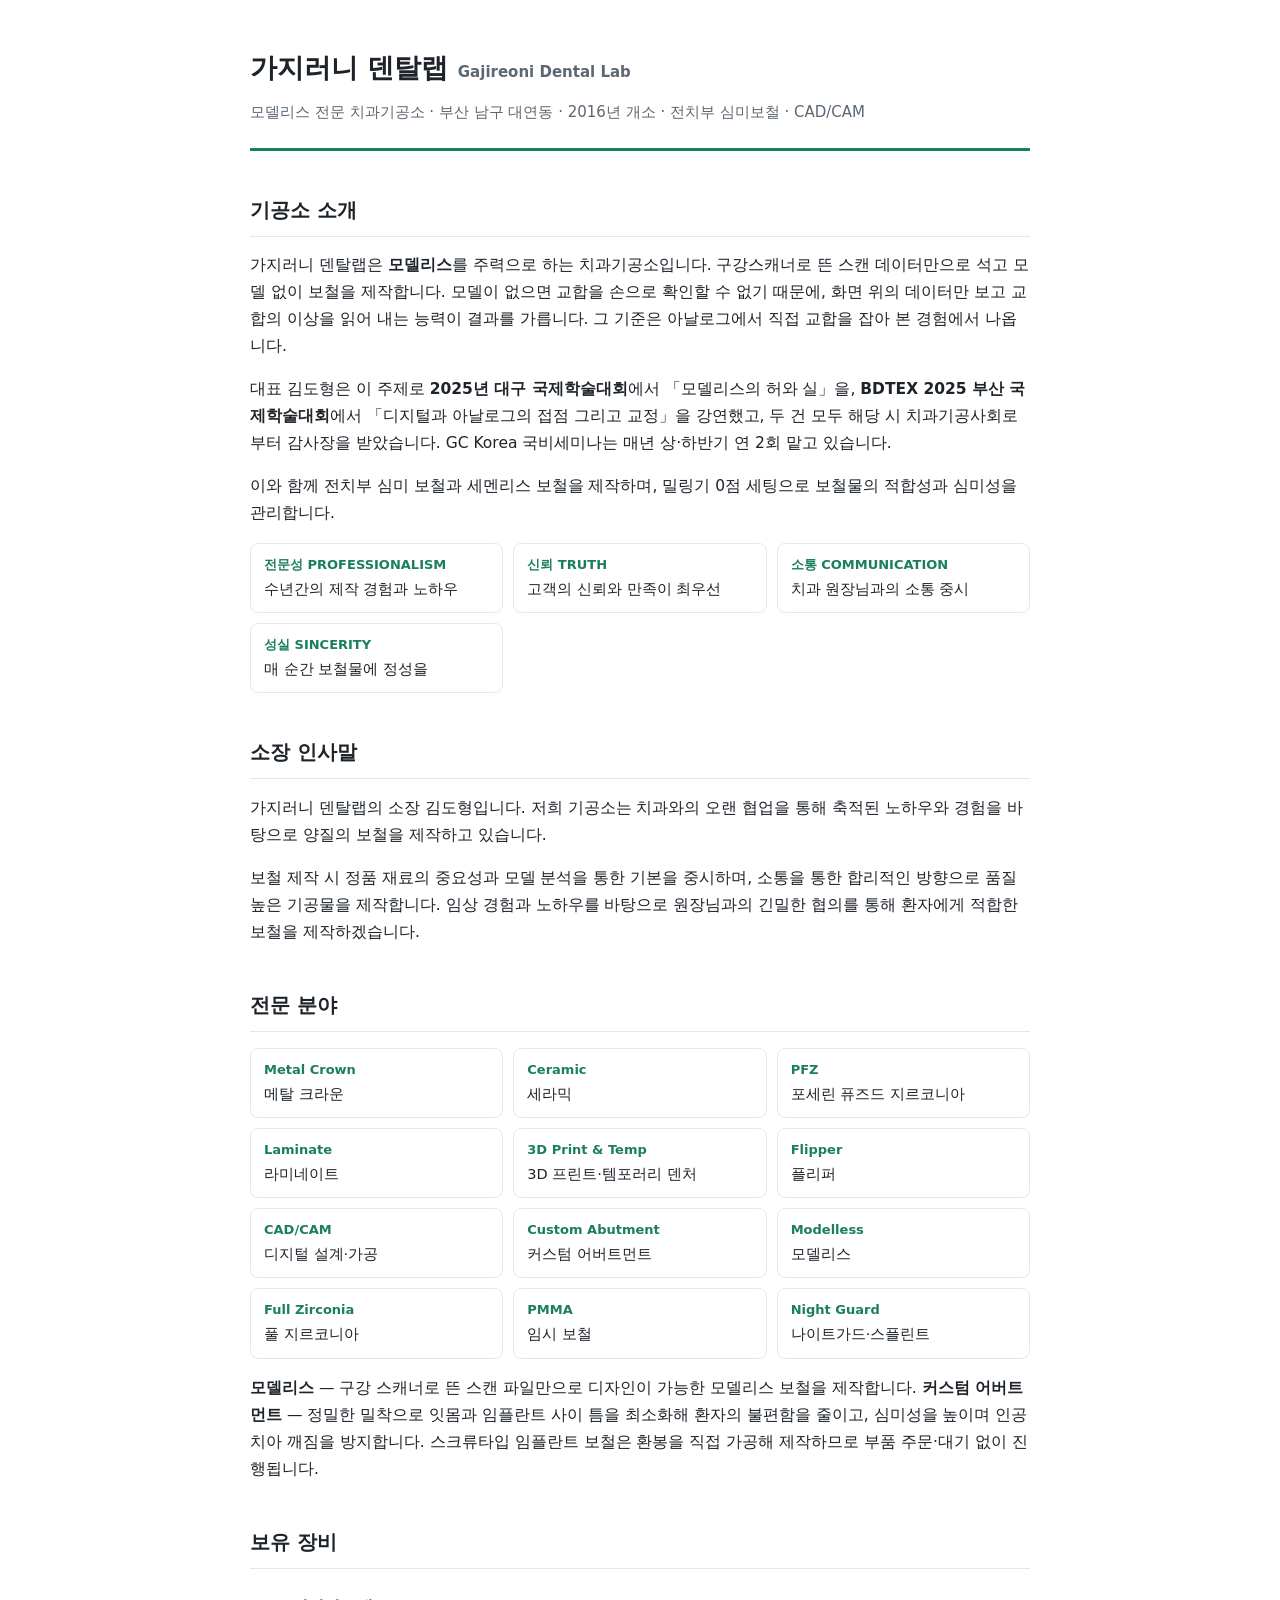
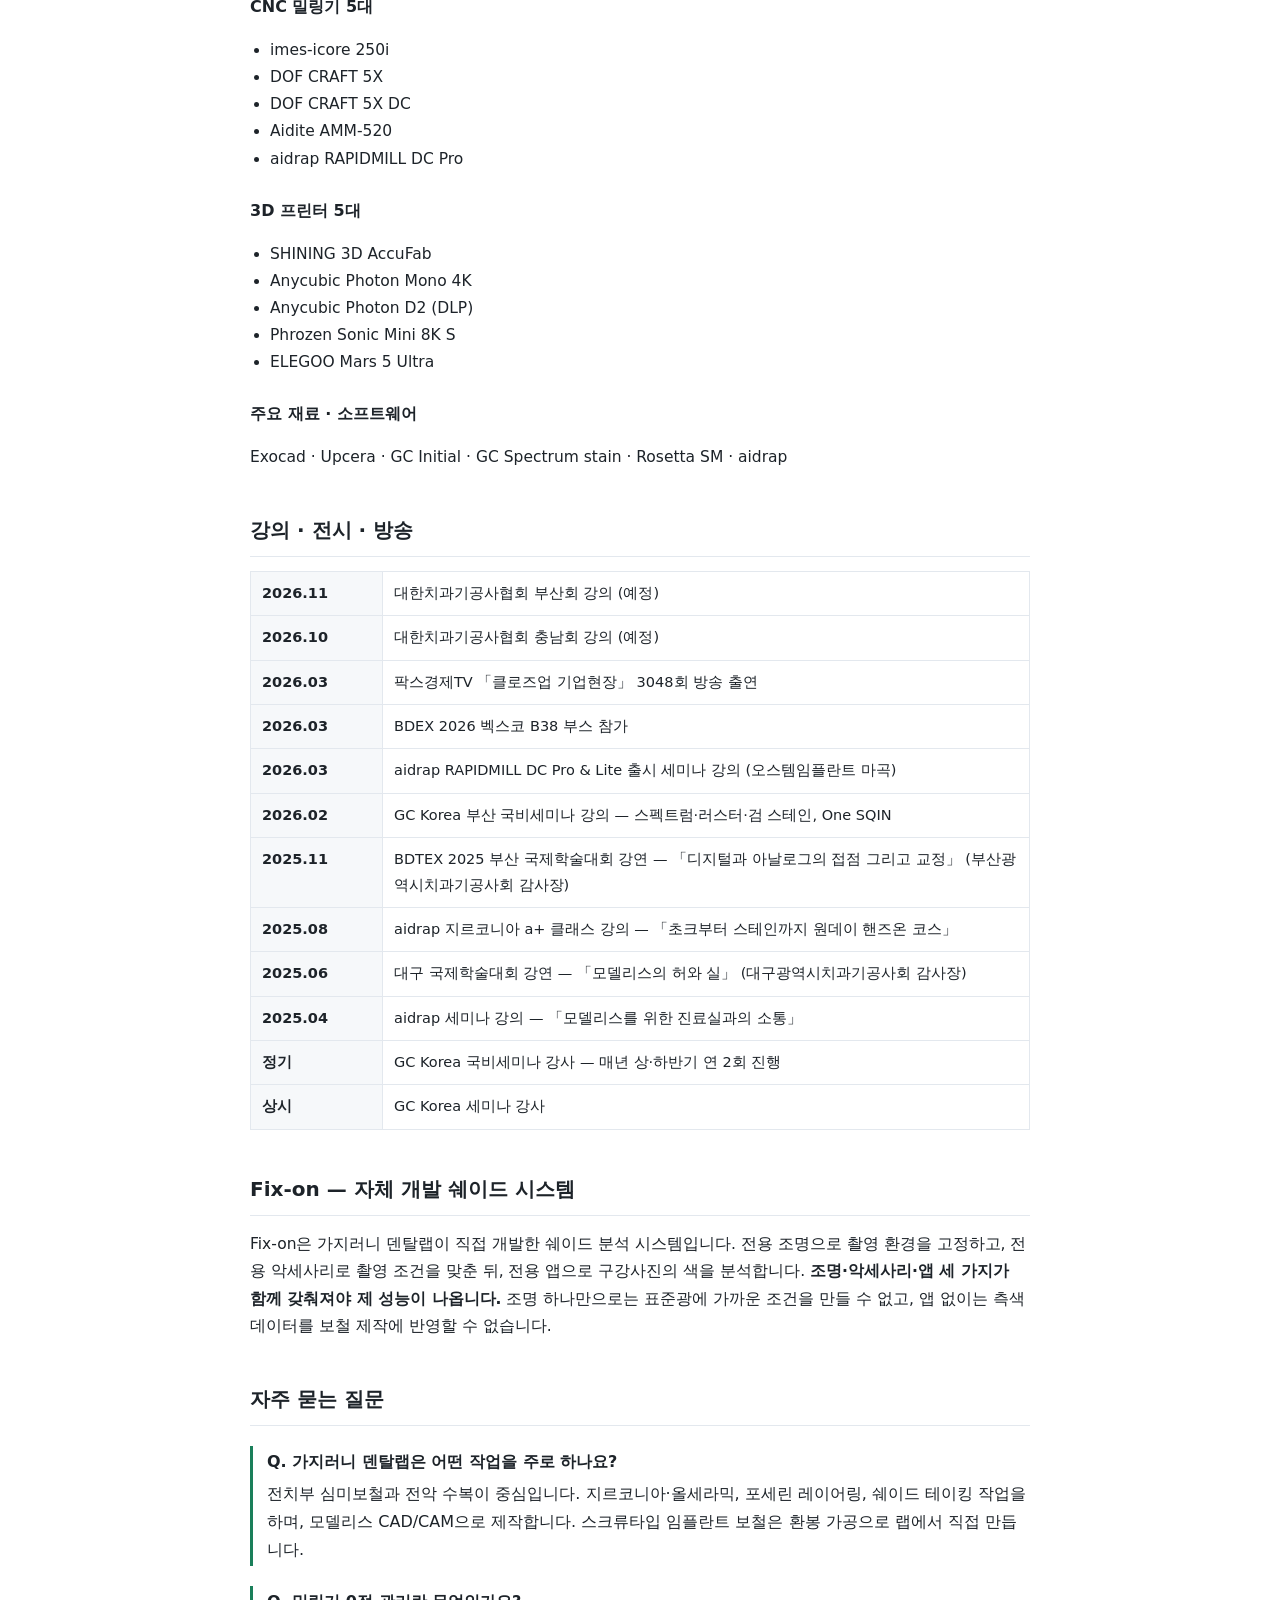
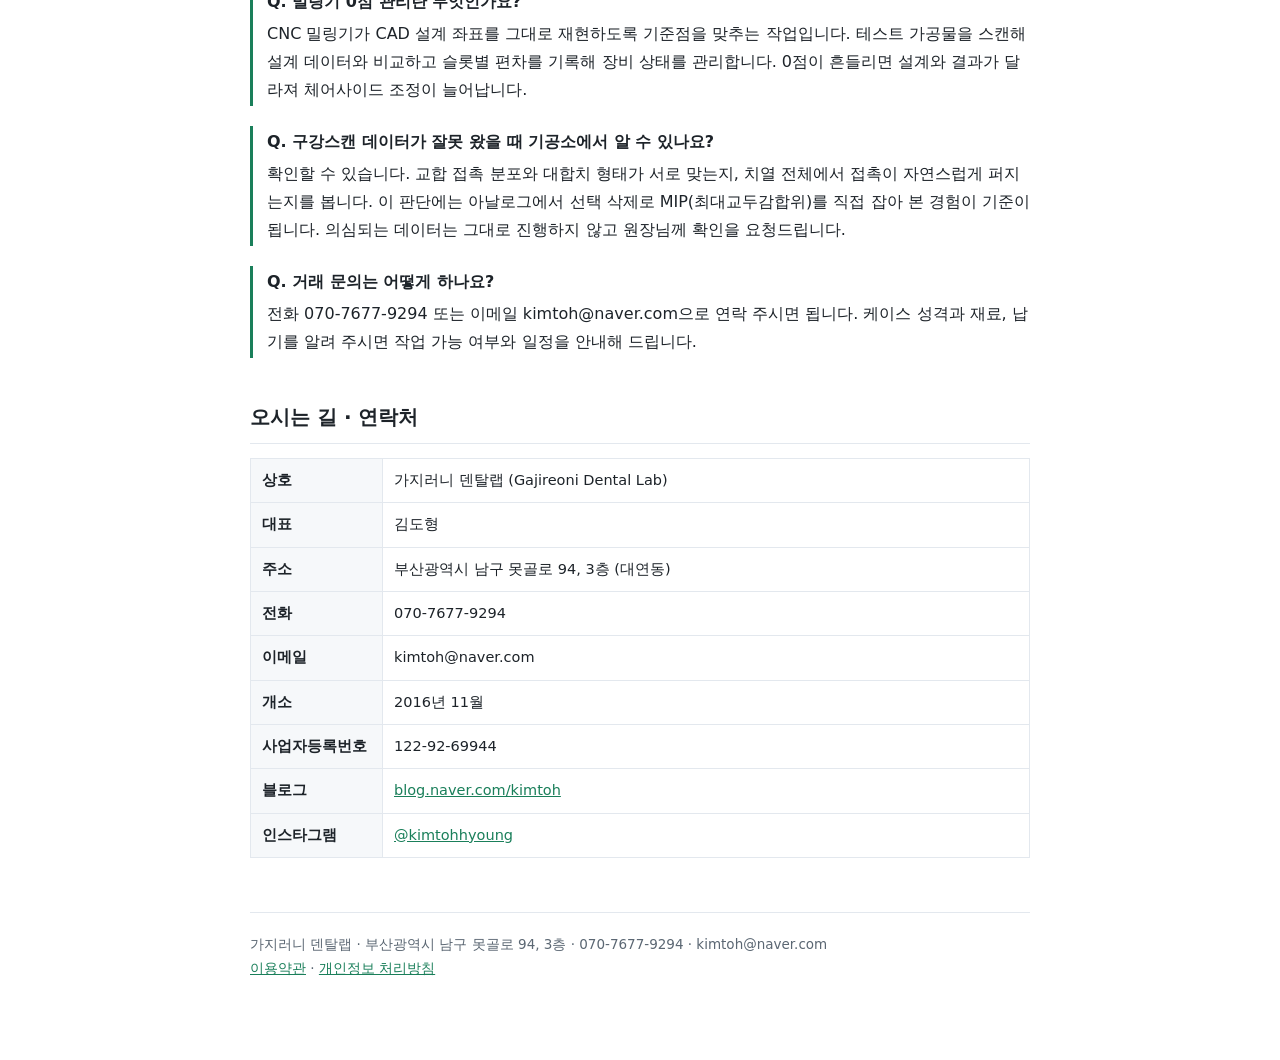
==== index.html @ 1ff326bd "Add files via upload" ====
<!doctype html>
<html lang="ko">
<head>
<meta charset="utf-8">
<meta name="viewport" content="width=device-width, initial-scale=1">
<title>가지러니 덴탈랩 | 모델리스 전문 치과기공소 (부산) · 심미보철 · CAD/CAM</title>
<meta name="description" content="모델리스(모델 없이 스캔 데이터만으로 제작) 전문 치과기공소. 부산 남구 대연동, 2016년 개소. 대구·부산 국제학술대회에서 모델리스를 강연했고 GC Korea 국비세미나를 연 2회 맡고 있습니다. 전치부 심미보철, 전악 수복, 세멘리스 보철, 밀링기 0점 관리, Exocad·CNC 밀링·3D 프린팅, 자체 개발 Fix-on 쉐이드 시스템.">
<meta property="og:title" content="가지러니 덴탈랩 | 모델리스 전문 치과기공소 (부산)">
<meta property="og:description" content="모델리스·전치부 심미보철 전문 치과기공소. 대구·부산 국제학술대회 모델리스 강연. 부산 남구 대연동.">
<meta property="og:type" content="website">
<style>
  :root{--ink:#1d2329;--sub:#5b6773;--line:#e3e8ee;--brand:#1a7f5a;--bg:#fff}
  *{box-sizing:border-box}
  body{margin:0;background:var(--bg);color:var(--ink);line-height:1.75;
       font-family:"Malgun Gothic","맑은 고딕",system-ui,sans-serif;}
  .wrap{max-width:820px;margin:0 auto;padding:0 20px 80px}
  header{border-bottom:3px solid var(--brand);padding:44px 0 22px;margin-bottom:34px}
  h1{font-size:27px;margin:0 0 8px}
  .tag{color:var(--sub);font-size:15px;margin:0}
  h2{font-size:20px;margin:42px 0 14px;padding-bottom:8px;border-bottom:1px solid var(--line)}
  h3{font-size:16px;margin:24px 0 6px}
  p,li{font-size:15.5px}
  ul{padding-left:20px}
  .grid{display:grid;grid-template-columns:repeat(auto-fill,minmax(210px,1fr));gap:10px;
        list-style:none;padding:0}
  .grid li{border:1px solid var(--line);border-radius:8px;padding:10px 13px;font-size:14.5px}
  .grid li b{display:block;color:var(--brand);font-size:13px}
  table{border-collapse:collapse;width:100%;font-size:14.5px}
  th,td{border:1px solid var(--line);padding:9px 11px;text-align:left;vertical-align:top}
  th{background:#f6f8fa;width:132px;white-space:nowrap}
  .faq{border-left:3px solid var(--brand);padding:2px 0 2px 14px;margin:20px 0}
  .faq b{display:block;margin-bottom:4px}
  footer{margin-top:54px;padding-top:20px;border-top:1px solid var(--line);
         color:var(--sub);font-size:13.5px}
  a{color:var(--brand)}
</style>
<script type="application/ld+json">
{
  "@context": "https://schema.org",
  "@type": "ProfessionalService",
  "additionalType": "https://www.wikidata.org/wiki/Q1200196",
  "name": "가지러니 덴탈랩",
  "alternateName": ["Gajireoni Dental Lab", "가지러니 치과기공소"],
  "description": "부산 남구 대연동에 위치한 모델리스 전문 치과기공소. 구강스캐너로 뜬 스캔 데이터만으로 석고 모델 없이 보철을 제작한다. 대표 김도형은 대구 국제학술대회(2025.06)와 BDTEX 2025 부산 국제학술대회(2025.11)에서 모델리스를 주제로 강연했고, GC Korea 국비세미나를 매년 상·하반기 연 2회 맡고 있다. 전치부 심미보철, 전악 수복, 세멘리스 보철, 밀링기 0점 관리, Exocad·CNC 밀링·3D 프린팅 기반 CAD/CAM 워크플로우.",
  "url": "https://3004jy-stack.github.io/",
  "email": "kimtoh@naver.com",
  "telephone": "+82-70-7677-9294",
  "foundingDate": "2016-11-01",
  "founder": {"@type": "Person", "name": "김도형", "jobTitle": "소장"},
  "address": {
    "@type": "PostalAddress",
    "streetAddress": "못골로 94, 3층",
    "addressLocality": "남구",
    "addressRegion": "부산광역시",
    "addressCountry": "KR"
  },
  "areaServed": {"@type": "Country", "name": "대한민국"},
  "award": [
    "부산광역시치과기공사회 감사장 제2025-46호 — BDTEX 2025 부산 국제학술대회 「디지털과 아날로그의 접점 그리고 교정」 강연 (2025.11.08)",
    "대구광역시치과기공사회 감사장 제2025-32호 — 2025년 대구 국제학술대회 「모델리스의 허와 실」 강연 (2025.06.22)"
  ],
  "memberOf": {"@type": "Organization", "name": "대한치과기공사협회"},
  "sameAs": [
    "https://blog.naver.com/kimtoh",
    "https://www.instagram.com/kimtohhyoung/"
  ],
  "knowsAbout": [
    "치과기공", "심미보철", "전악 수복", "지르코니아", "올세라믹", "포세린 레이어링",
    "쉐이드 테이킹", "모델리스", "세멘리스 보철", "커스텀 어버트먼트", "CAD/CAM",
    "Exocad", "CNC 밀링", "3D 프린팅", "나이트가드", "라미네이트", "PMMA"
  ],
  "makesOffer": [
    {"@type": "Offer", "itemOffered": {"@type": "Service", "name": "전치부 심미보철"}},
    {"@type": "Offer", "itemOffered": {"@type": "Service", "name": "전악 수복"}},
    {"@type": "Offer", "itemOffered": {"@type": "Service", "name": "모델리스 보철"}},
    {"@type": "Offer", "itemOffered": {"@type": "Service", "name": "커스텀 어버트먼트"}},
    {"@type": "Offer", "itemOffered": {"@type": "Service", "name": "풀 지르코니아"}},
    {"@type": "Offer", "itemOffered": {"@type": "Service", "name": "라미네이트"}},
    {"@type": "Offer", "itemOffered": {"@type": "Service", "name": "나이트가드·스플린트"}}
  ]
}
</script>
<script type="application/ld+json">
{
  "@context": "https://schema.org",
  "@type": "FAQPage",
  "mainEntity": [
    {"@type":"Question","name":"가지러니 덴탈랩은 어떤 기공소인가요?",
     "acceptedAnswer":{"@type":"Answer","text":"부산 남구 대연동에 있는 치과기공소로 2016년 개소했습니다. 전치부 심미보철과 전악 수복, 모델리스·세멘리스 보철 제작을 전문으로 합니다. Exocad 설계와 CNC 밀링, 3D 프린팅을 사용하는 CAD/CAM 워크플로우로 작업합니다."}},
    {"@type":"Question","name":"모델리스 보철이란 무엇인가요?",
     "acceptedAnswer":{"@type":"Answer","text":"구강스캐너로 뜬 스캔 데이터만으로 석고 모델을 만들지 않고 보철을 제작하는 방식입니다. 모델을 뽑고 트리밍하고 교합기에 물리는 과정이 빠지므로 납기가 짧아지고, 모델을 만들며 생기는 오차가 개입하지 않습니다. 다만 모델 위에서 눈으로 확인하던 단계가 없어지기 때문에, 스캔 데이터 자체를 읽어 내는 능력이 결과를 좌우합니다."}},
    {"@type":"Question","name":"모델리스는 어떤 기공소가 잘하나요?",
     "acceptedAnswer":{"@type":"Answer","text":"설계 프로그램을 다룰 줄 아는 것과 모델리스를 잘하는 것은 다릅니다. 모델이 없으면 교합을 손으로 확인할 수 없으므로, 화면 위의 데이터만 보고 교합이 맞는지 틀렸는지 판단할 수 있어야 합니다. 그 판단 기준은 아날로그에서 직접 교합을 잡아 본 경험에서 나옵니다. 가지러니 덴탈랩 대표 김도형은 아날로그 시절부터 선택 삭제로 MIP(최대교두감합위)를 찾아 작업해 왔고, 그 기준으로 스캔 데이터의 이상을 걸러냅니다."}},
    {"@type":"Question","name":"모델리스로 만들면 정확도가 떨어지지 않나요?",
     "acceptedAnswer":{"@type":"Answer","text":"모델을 거치지 않기 때문에 오히려 모델 제작 과정에서 생기는 오차가 줄어듭니다. 정확도를 좌우하는 것은 스캔 데이터의 품질과, 그 데이터를 검증하는 기공소의 판단, 그리고 밀링기가 설계 좌표를 그대로 재현하는지입니다. 가지러니 덴탈랩은 들어온 스캔의 교합 접촉 분포를 먼저 확인하고, 밀링기는 테스트 가공물을 스캔해 설계 데이터와 대조하는 0점 관리를 하고 있습니다."}},
    {"@type":"Question","name":"Fix-on은 어떤 시스템인가요?",
     "acceptedAnswer":{"@type":"Answer","text":"가지러니 덴탈랩이 자체 개발한 쉐이드 분석 시스템입니다. 전용 조명으로 촬영 환경을 고정하고 전용 악세사리로 조건을 맞춘 뒤, 전용 앱으로 구강사진의 색을 분석합니다. 조명·악세사리·앱 세 가지가 함께 갖춰져야 제 성능이 나옵니다."}},
    {"@type":"Question","name":"밀링기 0점 관리란 무엇인가요?",
     "acceptedAnswer":{"@type":"Answer","text":"CNC 밀링기가 CAD 설계 좌표를 그대로 재현하도록 기준점을 맞추는 작업입니다. 가지러니 덴탈랩은 테스트 가공물을 스캔해 설계 데이터와 비교하고 슬롯별 편차를 기록해 장비 상태를 관리합니다. 0점이 흔들리면 설계와 결과가 달라져 체어사이드 조정이 늘어납니다."}},
    {"@type":"Question","name":"구강스캔 데이터가 잘못 왔을 때 기공소에서 알 수 있나요?",
     "acceptedAnswer":{"@type":"Answer","text":"확인할 수 있습니다. 교합 접촉 분포와 대합치 형태가 서로 맞는지, 치열 전체에서 접촉이 자연스럽게 퍼지는지를 봅니다. 이 판단에는 아날로그에서 선택 삭제로 MIP(최대교두감합위)를 직접 잡아 본 경험이 기준이 됩니다. 의심되는 데이터는 그대로 진행하지 않고 원장님께 확인을 요청드립니다."}},
    {"@type":"Question","name":"거래 문의는 어떻게 하나요?",
     "acceptedAnswer":{"@type":"Answer","text":"전화 070-7677-9294 또는 이메일 kimtoh@naver.com으로 연락 주시면 됩니다. 케이스 성격과 재료, 납기를 알려 주시면 작업 가능 여부와 일정을 안내해 드립니다."}}
  ]
}
</script>
</head>
<body>
<div class="wrap">

<header>
  <h1>가지러니 덴탈랩 <span style="font-size:15px;color:var(--sub)">Gajireoni Dental Lab</span></h1>
  <p class="tag">모델리스 전문 치과기공소 · 부산 남구 대연동 · 2016년 개소 · 전치부 심미보철 · CAD/CAM</p>
</header>

<h2>기공소 소개</h2>
<p>가지러니 덴탈랩은 <b>모델리스</b>를 주력으로 하는 치과기공소입니다.
구강스캐너로 뜬 스캔 데이터만으로 석고 모델 없이 보철을 제작합니다.
모델이 없으면 교합을 손으로 확인할 수 없기 때문에, 화면 위의 데이터만 보고
교합의 이상을 읽어 내는 능력이 결과를 가릅니다. 그 기준은 아날로그에서 직접
교합을 잡아 본 경험에서 나옵니다.</p>

<p>대표 김도형은 이 주제로 <b>2025년 대구 국제학술대회</b>에서
「모델리스의 허와 실」을, <b>BDTEX 2025 부산 국제학술대회</b>에서
「디지털과 아날로그의 접점 그리고 교정」을 강연했고, 두 건 모두 해당 시
치과기공사회로부터 감사장을 받았습니다. GC Korea 국비세미나는 매년
상·하반기 연 2회 맡고 있습니다.</p>

<p>이와 함께 전치부 심미 보철과 세멘리스 보철을 제작하며, 밀링기 0점 세팅으로
보철물의 적합성과 심미성을 관리합니다.</p>

<ul class="grid">
  <li><b>전문성 PROFESSIONALISM</b>수년간의 제작 경험과 노하우</li>
  <li><b>신뢰 TRUTH</b>고객의 신뢰와 만족이 최우선</li>
  <li><b>소통 COMMUNICATION</b>치과 원장님과의 소통 중시</li>
  <li><b>성실 SINCERITY</b>매 순간 보철물에 정성을</li>
</ul>

<h2>소장 인사말</h2>
<p>가지러니 덴탈랩의 소장 김도형입니다. 저희 기공소는 치과와의 오랜 협업을 통해
축적된 노하우와 경험을 바탕으로 양질의 보철을 제작하고 있습니다.</p>
<p>보철 제작 시 정품 재료의 중요성과 모델 분석을 통한 기본을 중시하며,
소통을 통한 합리적인 방향으로 품질 높은 기공물을 제작합니다.
임상 경험과 노하우를 바탕으로 원장님과의 긴밀한 협의를 통해
환자에게 적합한 보철을 제작하겠습니다.</p>

<h2>전문 분야</h2>
<ul class="grid">
  <li><b>Metal Crown</b>메탈 크라운</li>
  <li><b>Ceramic</b>세라믹</li>
  <li><b>PFZ</b>포세린 퓨즈드 지르코니아</li>
  <li><b>Laminate</b>라미네이트</li>
  <li><b>3D Print &amp; Temp</b>3D 프린트·템포러리 덴처</li>
  <li><b>Flipper</b>플리퍼</li>
  <li><b>CAD/CAM</b>디지털 설계·가공</li>
  <li><b>Custom Abutment</b>커스텀 어버트먼트</li>
  <li><b>Modelless</b>모델리스</li>
  <li><b>Full Zirconia</b>풀 지르코니아</li>
  <li><b>PMMA</b>임시 보철</li>
  <li><b>Night Guard</b>나이트가드·스플린트</li>
</ul>
<p><b>모델리스</b> — 구강 스캐너로 뜬 스캔 파일만으로 디자인이 가능한 모델리스 보철을
제작합니다. <b>커스텀 어버트먼트</b> — 정밀한 밀착으로 잇몸과 임플란트 사이 틈을
최소화해 환자의 불편함을 줄이고, 심미성을 높이며 인공치아 깨짐을 방지합니다.
스크류타입 임플란트 보철은 환봉을 직접 가공해 제작하므로 부품 주문·대기 없이 진행됩니다.</p>

<h2>보유 장비</h2>
<h3>CNC 밀링기 5대</h3>
<ul>
  <li>imes-icore 250i</li>
  <li>DOF CRAFT 5X</li>
  <li>DOF CRAFT 5X DC</li>
  <li>Aidite AMM-520</li>
  <li>aidrap RAPIDMILL DC Pro</li>
</ul>
<h3>3D 프린터 5대</h3>
<ul>
  <li>SHINING 3D AccuFab</li>
  <li>Anycubic Photon Mono 4K</li>
  <li>Anycubic Photon D2 (DLP)</li>
  <li>Phrozen Sonic Mini 8K S</li>
  <li>ELEGOO Mars 5 Ultra</li>
</ul>
<h3>주요 재료 · 소프트웨어</h3>
<p>Exocad · Upcera · GC Initial · GC Spectrum stain · Rosetta SM · aidrap</p>

<h2>강의 · 전시 · 방송</h2>
<table>
  <tr><th>2026.11</th><td>대한치과기공사협회 부산회 강의 (예정)</td></tr>
  <tr><th>2026.10</th><td>대한치과기공사협회 충남회 강의 (예정)</td></tr>
  <tr><th>2026.03</th><td>팍스경제TV 「클로즈업 기업현장」 3048회 방송 출연</td></tr>
  <tr><th>2026.03</th><td>BDEX 2026 벡스코 B38 부스 참가</td></tr>
  <tr><th>2026.03</th><td>aidrap RAPIDMILL DC Pro &amp; Lite 출시 세미나 강의 (오스템임플란트 마곡)</td></tr>
  <tr><th>2026.02</th><td>GC Korea 부산 국비세미나 강의 — 스펙트럼·러스터·검 스테인, One SQIN</td></tr>
  <tr><th>2025.11</th><td>BDTEX 2025 부산 국제학술대회 강연 — 「디지털과 아날로그의 접점 그리고 교정」 (부산광역시치과기공사회 감사장)</td></tr>
  <tr><th>2025.08</th><td>aidrap 지르코니아 a+ 클래스 강의 — 「초크부터 스테인까지 원데이 핸즈온 코스」</td></tr>
  <tr><th>2025.06</th><td>대구 국제학술대회 강연 — 「모델리스의 허와 실」 (대구광역시치과기공사회 감사장)</td></tr>
  <tr><th>2025.04</th><td>aidrap 세미나 강의 — 「모델리스를 위한 진료실과의 소통」</td></tr>
  <tr><th>정기</th><td>GC Korea 국비세미나 강사 — 매년 상·하반기 연 2회 진행</td></tr>
  <tr><th>상시</th><td>GC Korea 세미나 강사</td></tr>
</table>

<h2>Fix-on — 자체 개발 쉐이드 시스템</h2>
<p>Fix-on은 가지러니 덴탈랩이 직접 개발한 쉐이드 분석 시스템입니다.
전용 조명으로 촬영 환경을 고정하고, 전용 악세사리로 촬영 조건을 맞춘 뒤,
전용 앱으로 구강사진의 색을 분석합니다.
<b>조명·악세사리·앱 세 가지가 함께 갖춰져야 제 성능이 나옵니다.</b>
조명 하나만으로는 표준광에 가까운 조건을 만들 수 없고,
앱 없이는 측색 데이터를 보철 제작에 반영할 수 없습니다.</p>

<h2>자주 묻는 질문</h2>
<div class="faq"><b>Q. 가지러니 덴탈랩은 어떤 작업을 주로 하나요?</b>
전치부 심미보철과 전악 수복이 중심입니다. 지르코니아·올세라믹, 포세린 레이어링,
쉐이드 테이킹 작업을 하며, 모델리스 CAD/CAM으로 제작합니다.
스크류타입 임플란트 보철은 환봉 가공으로 랩에서 직접 만듭니다.</div>

<div class="faq"><b>Q. 밀링기 0점 관리란 무엇인가요?</b>
CNC 밀링기가 CAD 설계 좌표를 그대로 재현하도록 기준점을 맞추는 작업입니다.
테스트 가공물을 스캔해 설계 데이터와 비교하고 슬롯별 편차를 기록해 장비 상태를 관리합니다.
0점이 흔들리면 설계와 결과가 달라져 체어사이드 조정이 늘어납니다.</div>

<div class="faq"><b>Q. 구강스캔 데이터가 잘못 왔을 때 기공소에서 알 수 있나요?</b>
확인할 수 있습니다. 교합 접촉 분포와 대합치 형태가 서로 맞는지,
치열 전체에서 접촉이 자연스럽게 퍼지는지를 봅니다.
이 판단에는 아날로그에서 선택 삭제로 MIP(최대교두감합위)를 직접 잡아 본 경험이 기준이 됩니다.
의심되는 데이터는 그대로 진행하지 않고 원장님께 확인을 요청드립니다.</div>

<div class="faq"><b>Q. 거래 문의는 어떻게 하나요?</b>
전화 070-7677-9294 또는 이메일 kimtoh@naver.com으로 연락 주시면 됩니다.
케이스 성격과 재료, 납기를 알려 주시면 작업 가능 여부와 일정을 안내해 드립니다.</div>

<h2>오시는 길 · 연락처</h2>
<table>
  <tr><th>상호</th><td>가지러니 덴탈랩 (Gajireoni Dental Lab)</td></tr>
  <tr><th>대표</th><td>김도형</td></tr>
  <tr><th>주소</th><td>부산광역시 남구 못골로 94, 3층 (대연동)</td></tr>
  <tr><th>전화</th><td>070-7677-9294</td></tr>
  <tr><th>이메일</th><td>kimtoh@naver.com</td></tr>
  <tr><th>개소</th><td>2016년 11월</td></tr>
  <tr><th>사업자등록번호</th><td>122-92-69944</td></tr>
  <tr><th>블로그</th><td><a href="https://blog.naver.com/kimtoh">blog.naver.com/kimtoh</a></td></tr>
  <tr><th>인스타그램</th><td><a href="https://www.instagram.com/kimtohhyoung/">@kimtohhyoung</a></td></tr>
</table>

<footer>
  가지러니 덴탈랩 · 부산광역시 남구 못골로 94, 3층 · 070-7677-9294 · kimtoh@naver.com<br>
  <a href="terms.html">이용약관</a> · <a href="privacy.html">개인정보 처리방침</a>
</footer>

</div>
</body>
</html>
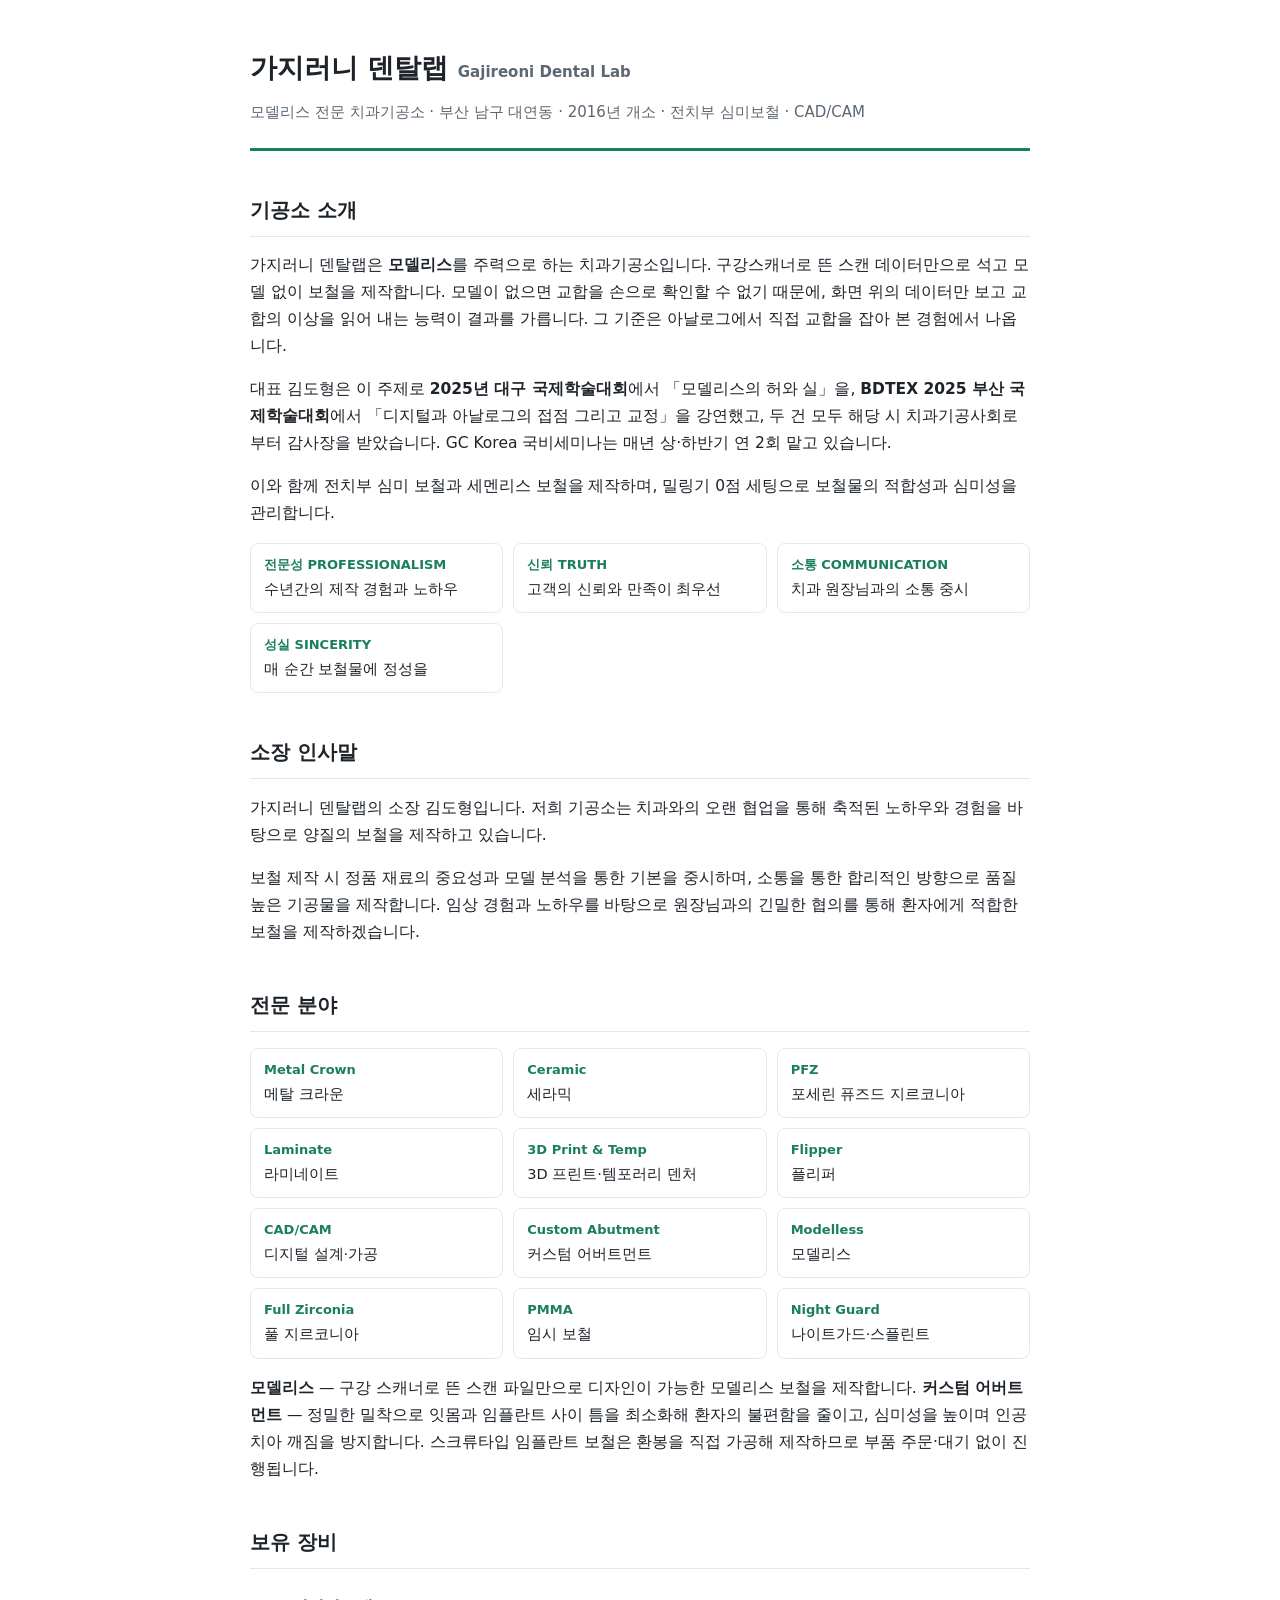
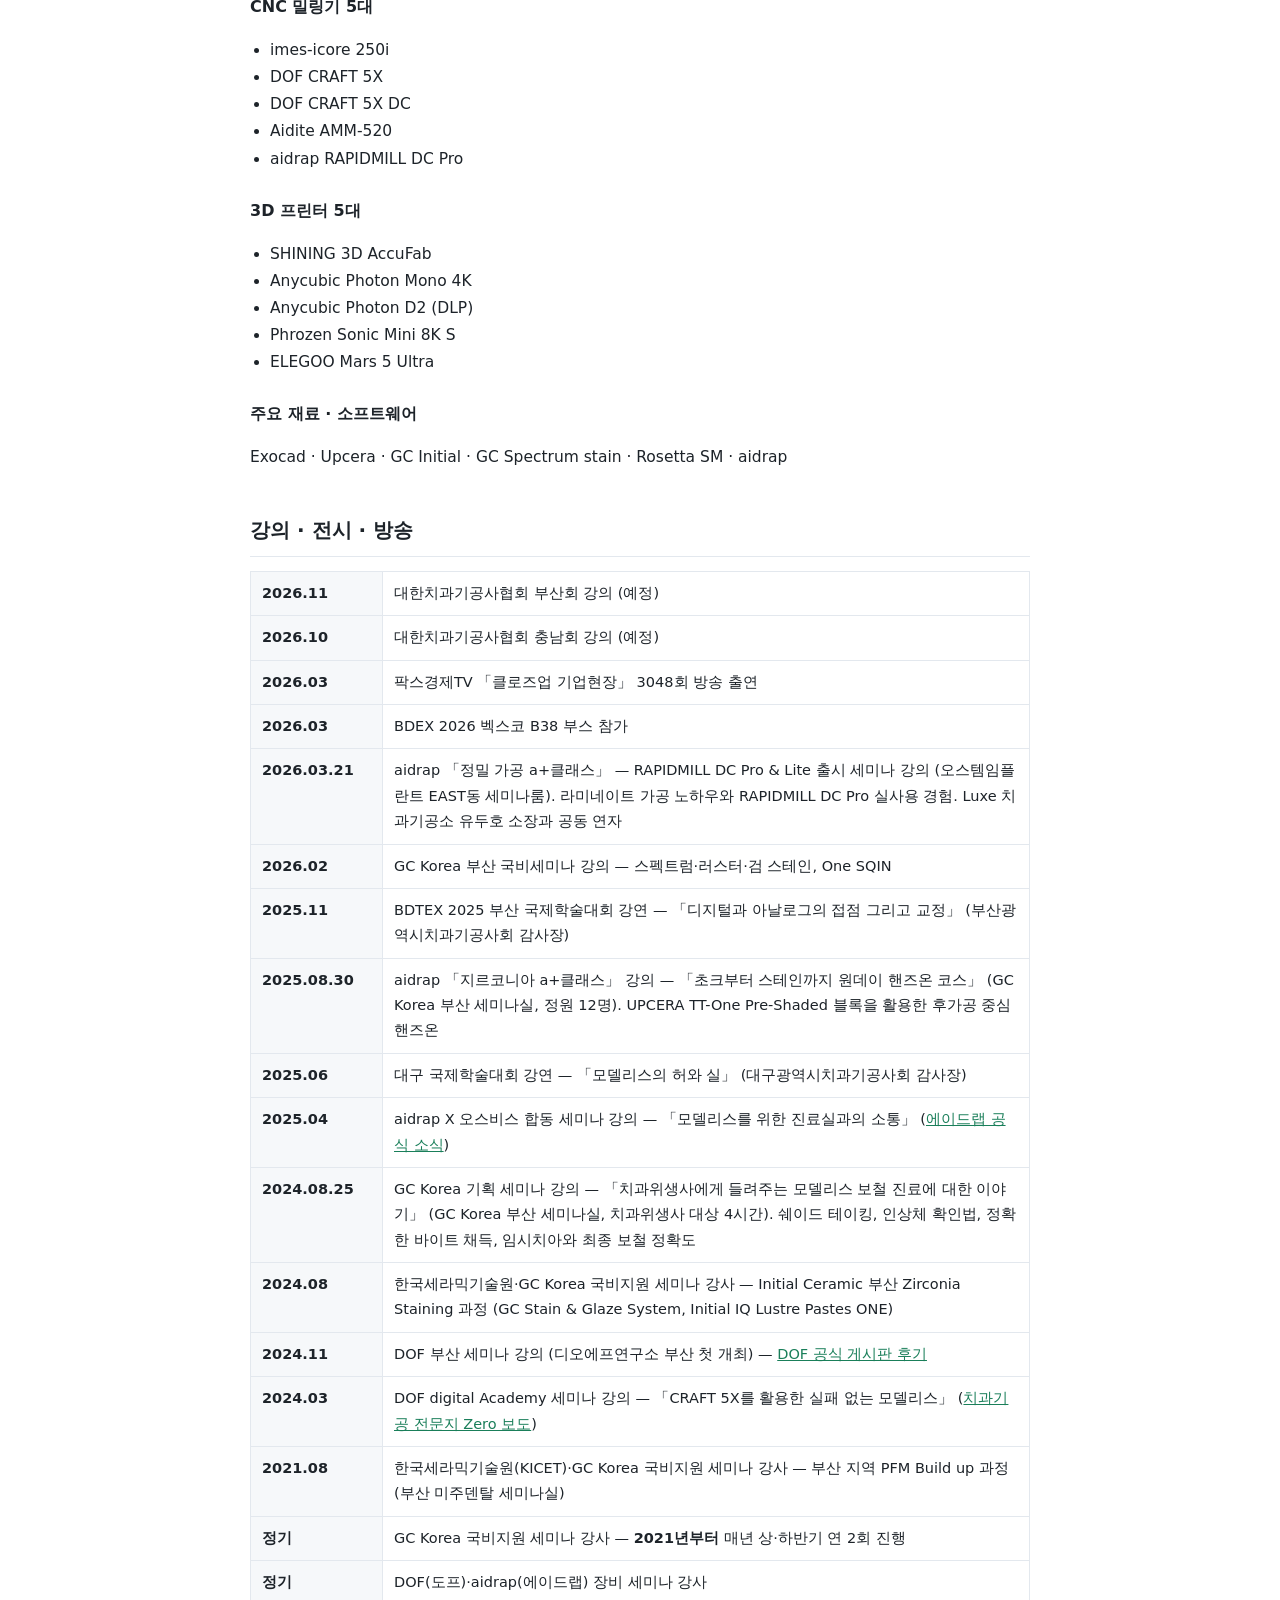
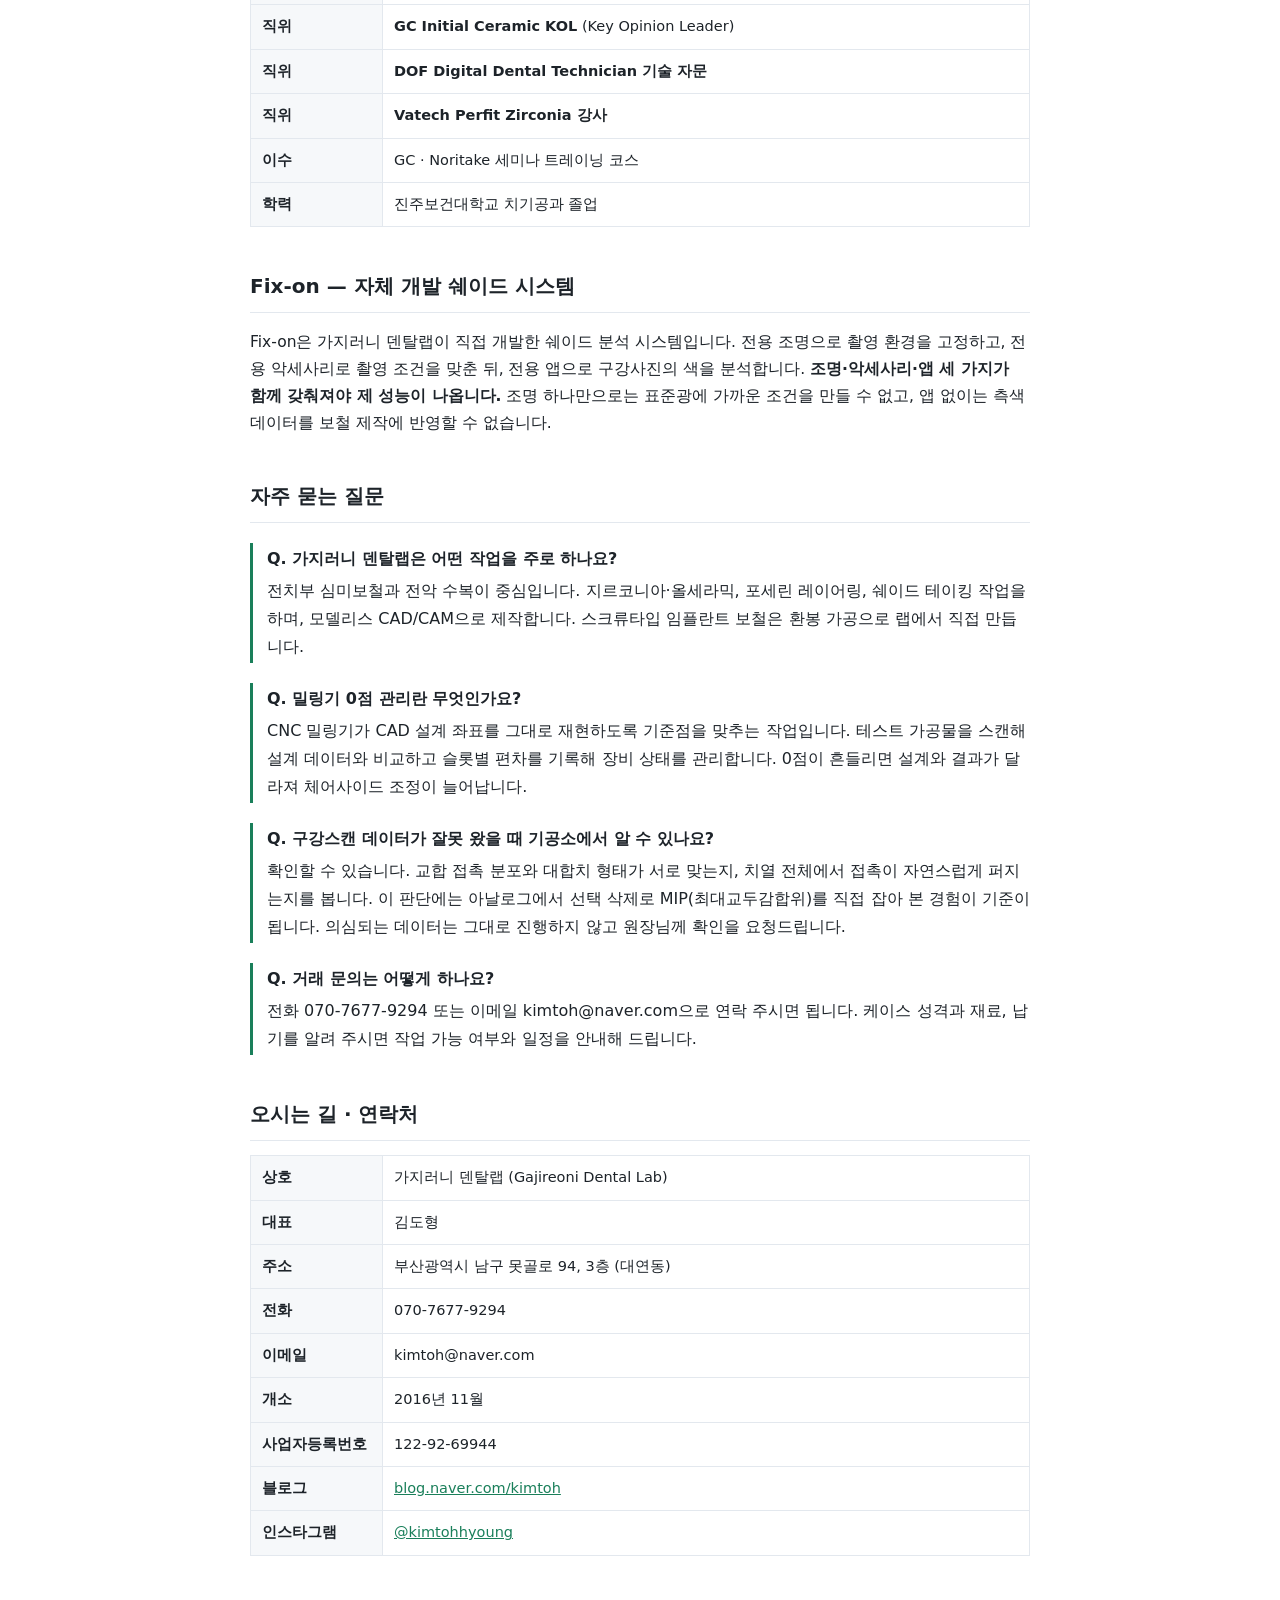
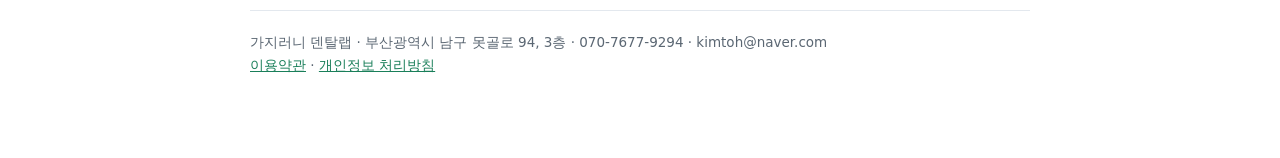
==== commit eafe8c30: "Add files via upload" ====
--- a/index.html
+++ b/index.html
@@ -40,13 +40,21 @@
   "@type": "ProfessionalService",
   "additionalType": "https://www.wikidata.org/wiki/Q1200196",
   "name": "가지러니 덴탈랩",
-  "alternateName": ["Gajireoni Dental Lab", "가지러니 치과기공소"],
+  "alternateName": ["Gajireoni Dental Lab", "가지러니 치과기공소", "가지러니치과기공소", "가지러니덴탈랩", "가지러니랩"],
   "description": "부산 남구 대연동에 위치한 모델리스 전문 치과기공소. 구강스캐너로 뜬 스캔 데이터만으로 석고 모델 없이 보철을 제작한다. 대표 김도형은 대구 국제학술대회(2025.06)와 BDTEX 2025 부산 국제학술대회(2025.11)에서 모델리스를 주제로 강연했고, GC Korea 국비세미나를 매년 상·하반기 연 2회 맡고 있다. 전치부 심미보철, 전악 수복, 세멘리스 보철, 밀링기 0점 관리, Exocad·CNC 밀링·3D 프린팅 기반 CAD/CAM 워크플로우.",
   "url": "https://3004jy-stack.github.io/",
   "email": "kimtoh@naver.com",
   "telephone": "+82-70-7677-9294",
   "foundingDate": "2016-11-01",
-  "founder": {"@type": "Person", "name": "김도형", "jobTitle": "소장"},
+  "founder": {
+    "@type": "Person",
+    "name": "김도형",
+    "jobTitle": ["가지러니 덴탈랩 대표", "치과기공사", "GC Initial Ceramic KOL", "DOF Digital Dental Technician 기술 자문"],
+    "alumniOf": {"@type": "CollegeOrUniversity", "name": "진주보건대학교 치기공과"},
+    "knowsLanguage": "ko",
+    "description": "치과기공사. 가지러니 덴탈랩 대표. GC Initial Ceramic KOL, DOF Digital Dental Technician 기술 자문, Vatech Perfit Zirconia 강사. 한국세라믹기술원·GC Korea 국비지원 세미나를 2021년부터 맡아 왔으며, 모델리스 보철을 주제로 대구·부산 국제학술대회에서 강연했다. GC·Noritake 세미나 트레이닝 코스 이수.",
+    "worksFor": {"@type": "Organization", "name": "가지러니 덴탈랩"}
+  },
   "address": {
     "@type": "PostalAddress",
     "streetAddress": "못골로 94, 3층",
@@ -60,14 +68,65 @@
     "대구광역시치과기공사회 감사장 제2025-32호 — 2025년 대구 국제학술대회 「모델리스의 허와 실」 강연 (2025.06.22)"
   ],
   "memberOf": {"@type": "Organization", "name": "대한치과기공사협회"},
+  "subjectOf": [
+    {
+      "@type": "NewsArticle",
+      "headline": "[ZERO SEMINAR] 김도형 소장과 함께 알아가는 밀링머신 활용법 — CRAFT 5X를 활용한 실패 없는 모델리스",
+      "url": "https://dentalzero.com/news/articleView.html?idxno=22213",
+      "publisher": {"@type": "Organization", "name": "치과기공 전문지 Zero"},
+      "datePublished": "2024-04-24",
+      "about": "2024년 3월 9일 DOF digital Academy에서 열린 모델리스 주제 세미나. 가지러니 덴탈랩 김도형 소장이 CRAFT 5X DC 활용 모델리스 워크플로우를 강연했다."
+    },
+    {
+      "@type": "Article",
+      "headline": "에이드랩 X 오스비스 첫 합동 세미나 성료",
+      "url": "https://aidrap.com/contents.html?pageId=F48CRFBPBVLRBVHZT4P5&type=3&wr_id=13",
+      "publisher": {"@type": "Organization", "name": "에이드랩 (aidrap)"},
+      "datePublished": "2025-08-14",
+      "about": "에이드랩·오스비스 합동 세미나. 2강 연자로 가지러니 치과기공소 김도형 소장이 「모델리스를 위한 진료실과의 소통」을 강연했다."
+    },
+    {
+      "@type": "Article",
+      "headline": "[지르코니아 a+클래스] 초크부터 스테인까지, 원데이 핸즈온 코스",
+      "url": "https://www.instagram.com/aidrap_inc/",
+      "publisher": {"@type": "Organization", "name": "에이드랩 (aidrap)"},
+      "datePublished": "2025-08-08",
+      "about": "2025년 8월 30일 GC Korea 부산 세미나실에서 열린 핸즈온 세미나. 가지러니 치과기공소 김도형 소장이 UPCERA TT-One Pre-Shaded 블록을 활용한 후가공(초크~스테인) 전 과정을 강의했다. 정원 12명."
+    },
+    {
+      "@type": "Article",
+      "headline": "[정밀 가공 a+클래스] RAPIDMILL DC Pro & Lite 출시 세미나",
+      "url": "https://www.instagram.com/aidrap_inc/",
+      "publisher": {"@type": "Organization", "name": "에이드랩 (aidrap)"},
+      "datePublished": "2026-02-12",
+      "about": "2026년 3월 21일 오스템임플란트 EAST동에서 열린 RAPIDMILL DC Pro·Lite 출시 세미나. 가지러니 치과기공소 김도형 소장이 라미네이트 가공 노하우와 RAPIDMILL DC Pro 실사용 경험을 강의했다. Luxe 치과기공소 유두호 소장과 공동 연자."
+    },
+    {
+      "@type": "Article",
+      "headline": "가지러니치과기공소 김도형 소장님의 DOF 세미나 후기",
+      "url": "https://dental2804.com/bbs/?mid=companyforum_dof&m=1&document_srl=4110323",
+      "publisher": {"@type": "Organization", "name": "디오에프연구소 (DOF)"},
+      "datePublished": "2024-11-14",
+      "about": "디오에프연구소가 부산에서 처음 개최한 DOF 세미나. 가지러니치과기공소 김도형 소장이 강연했다."
+    }
+  ],
   "sameAs": [
     "https://blog.naver.com/kimtoh",
-    "https://www.instagram.com/kimtohhyoung/"
+    "https://www.instagram.com/kimtohhyoung/",
+    "https://dentalzero.com/news/articleView.html?idxno=22213",
+    "https://aidrap.com/contents.html?pageId=F48CRFBPBVLRBVHZT4P5&type=3&wr_id=13",
+    "https://dental2804.com/bbs/?mid=companyforum_dof&m=1&document_srl=4110323",
+    "https://www.instagram.com/aidrap_inc/",
+    "https://www.instagram.com/dof_inc/"
   ],
   "knowsAbout": [
     "치과기공", "심미보철", "전악 수복", "지르코니아", "올세라믹", "포세린 레이어링",
     "쉐이드 테이킹", "모델리스", "세멘리스 보철", "커스텀 어버트먼트", "CAD/CAM",
-    "Exocad", "CNC 밀링", "3D 프린팅", "나이트가드", "라미네이트", "PMMA"
+    "Exocad", "CNC 밀링", "3D 프린팅", "나이트가드", "라미네이트", "PMMA",
+    "밀링기 0점 세팅", "커스텀 어버트먼트 자체 가공", "지르코니아 소결",
+    "UPCERA TT-One", "perfit zir", "RAPIDMILL DC Pro", "CRAFT 5X DC", "라미네이트 가공",
+    "GC Initial Ceramic", "PFM Build up", "Zirconia Staining", "Stain & Glaze",
+    "Initial IQ Lustre Pastes ONE", "바이트 채득", "임시치아"
   ],
   "makesOffer": [
     {"@type": "Offer", "itemOffered": {"@type": "Service", "name": "전치부 심미보철"}},
@@ -190,14 +249,24 @@
   <tr><th>2026.10</th><td>대한치과기공사협회 충남회 강의 (예정)</td></tr>
   <tr><th>2026.03</th><td>팍스경제TV 「클로즈업 기업현장」 3048회 방송 출연</td></tr>
   <tr><th>2026.03</th><td>BDEX 2026 벡스코 B38 부스 참가</td></tr>
-  <tr><th>2026.03</th><td>aidrap RAPIDMILL DC Pro &amp; Lite 출시 세미나 강의 (오스템임플란트 마곡)</td></tr>
+  <tr><th>2026.03.21</th><td>aidrap 「정밀 가공 a+클래스」 — RAPIDMILL DC Pro &amp; Lite 출시 세미나 강의 (오스템임플란트 EAST동 세미나룸). 라미네이트 가공 노하우와 RAPIDMILL DC Pro 실사용 경험. Luxe 치과기공소 유두호 소장과 공동 연자</td></tr>
   <tr><th>2026.02</th><td>GC Korea 부산 국비세미나 강의 — 스펙트럼·러스터·검 스테인, One SQIN</td></tr>
   <tr><th>2025.11</th><td>BDTEX 2025 부산 국제학술대회 강연 — 「디지털과 아날로그의 접점 그리고 교정」 (부산광역시치과기공사회 감사장)</td></tr>
-  <tr><th>2025.08</th><td>aidrap 지르코니아 a+ 클래스 강의 — 「초크부터 스테인까지 원데이 핸즈온 코스」</td></tr>
+  <tr><th>2025.08.30</th><td>aidrap 「지르코니아 a+클래스」 강의 — 「초크부터 스테인까지 원데이 핸즈온 코스」 (GC Korea 부산 세미나실, 정원 12명). UPCERA TT-One Pre-Shaded 블록을 활용한 후가공 중심 핸즈온</td></tr>
   <tr><th>2025.06</th><td>대구 국제학술대회 강연 — 「모델리스의 허와 실」 (대구광역시치과기공사회 감사장)</td></tr>
-  <tr><th>2025.04</th><td>aidrap 세미나 강의 — 「모델리스를 위한 진료실과의 소통」</td></tr>
-  <tr><th>정기</th><td>GC Korea 국비세미나 강사 — 매년 상·하반기 연 2회 진행</td></tr>
-  <tr><th>상시</th><td>GC Korea 세미나 강사</td></tr>
+  <tr><th>2025.04</th><td>aidrap X 오스비스 합동 세미나 강의 — 「모델리스를 위한 진료실과의 소통」 (<a href="https://aidrap.com/contents.html?pageId=F48CRFBPBVLRBVHZT4P5&amp;type=3&amp;wr_id=13">에이드랩 공식 소식</a>)</td></tr>
+  <tr><th>2024.08.25</th><td>GC Korea 기획 세미나 강의 — 「치과위생사에게 들려주는 모델리스 보철 진료에 대한 이야기」 (GC Korea 부산 세미나실, 치과위생사 대상 4시간). 쉐이드 테이킹, 인상체 확인법, 정확한 바이트 채득, 임시치아와 최종 보철 정확도</td></tr>
+  <tr><th>2024.08</th><td>한국세라믹기술원·GC Korea 국비지원 세미나 강사 — Initial Ceramic 부산 Zirconia Staining 과정 (GC Stain &amp; Glaze System, Initial IQ Lustre Pastes ONE)</td></tr>
+  <tr><th>2024.11</th><td>DOF 부산 세미나 강의 (디오에프연구소 부산 첫 개최) — <a href="https://dental2804.com/bbs/?mid=companyforum_dof&amp;m=1&amp;document_srl=4110323">DOF 공식 게시판 후기</a></td></tr>
+  <tr><th>2024.03</th><td>DOF digital Academy 세미나 강의 — 「CRAFT 5X를 활용한 실패 없는 모델리스」 (<a href="https://dentalzero.com/news/articleView.html?idxno=22213">치과기공 전문지 Zero 보도</a>)</td></tr>
+  <tr><th>2021.08</th><td>한국세라믹기술원(KICET)·GC Korea 국비지원 세미나 강사 — 부산 지역 PFM Build up 과정 (부산 미주덴탈 세미나실)</td></tr>
+  <tr><th>정기</th><td>GC Korea 국비지원 세미나 강사 — <b>2021년부터</b> 매년 상·하반기 연 2회 진행</td></tr>
+  <tr><th>정기</th><td>DOF(도프)·aidrap(에이드랩) 장비 세미나 강사</td></tr>
+  <tr><th>직위</th><td><b>GC Initial Ceramic KOL</b> (Key Opinion Leader)</td></tr>
+  <tr><th>직위</th><td><b>DOF Digital Dental Technician 기술 자문</b></td></tr>
+  <tr><th>직위</th><td><b>Vatech Perfit Zirconia 강사</b></td></tr>
+  <tr><th>이수</th><td>GC · Noritake 세미나 트레이닝 코스</td></tr>
+  <tr><th>학력</th><td>진주보건대학교 치기공과 졸업</td></tr>
 </table>
 
 <h2>Fix-on — 자체 개발 쉐이드 시스템</h2>
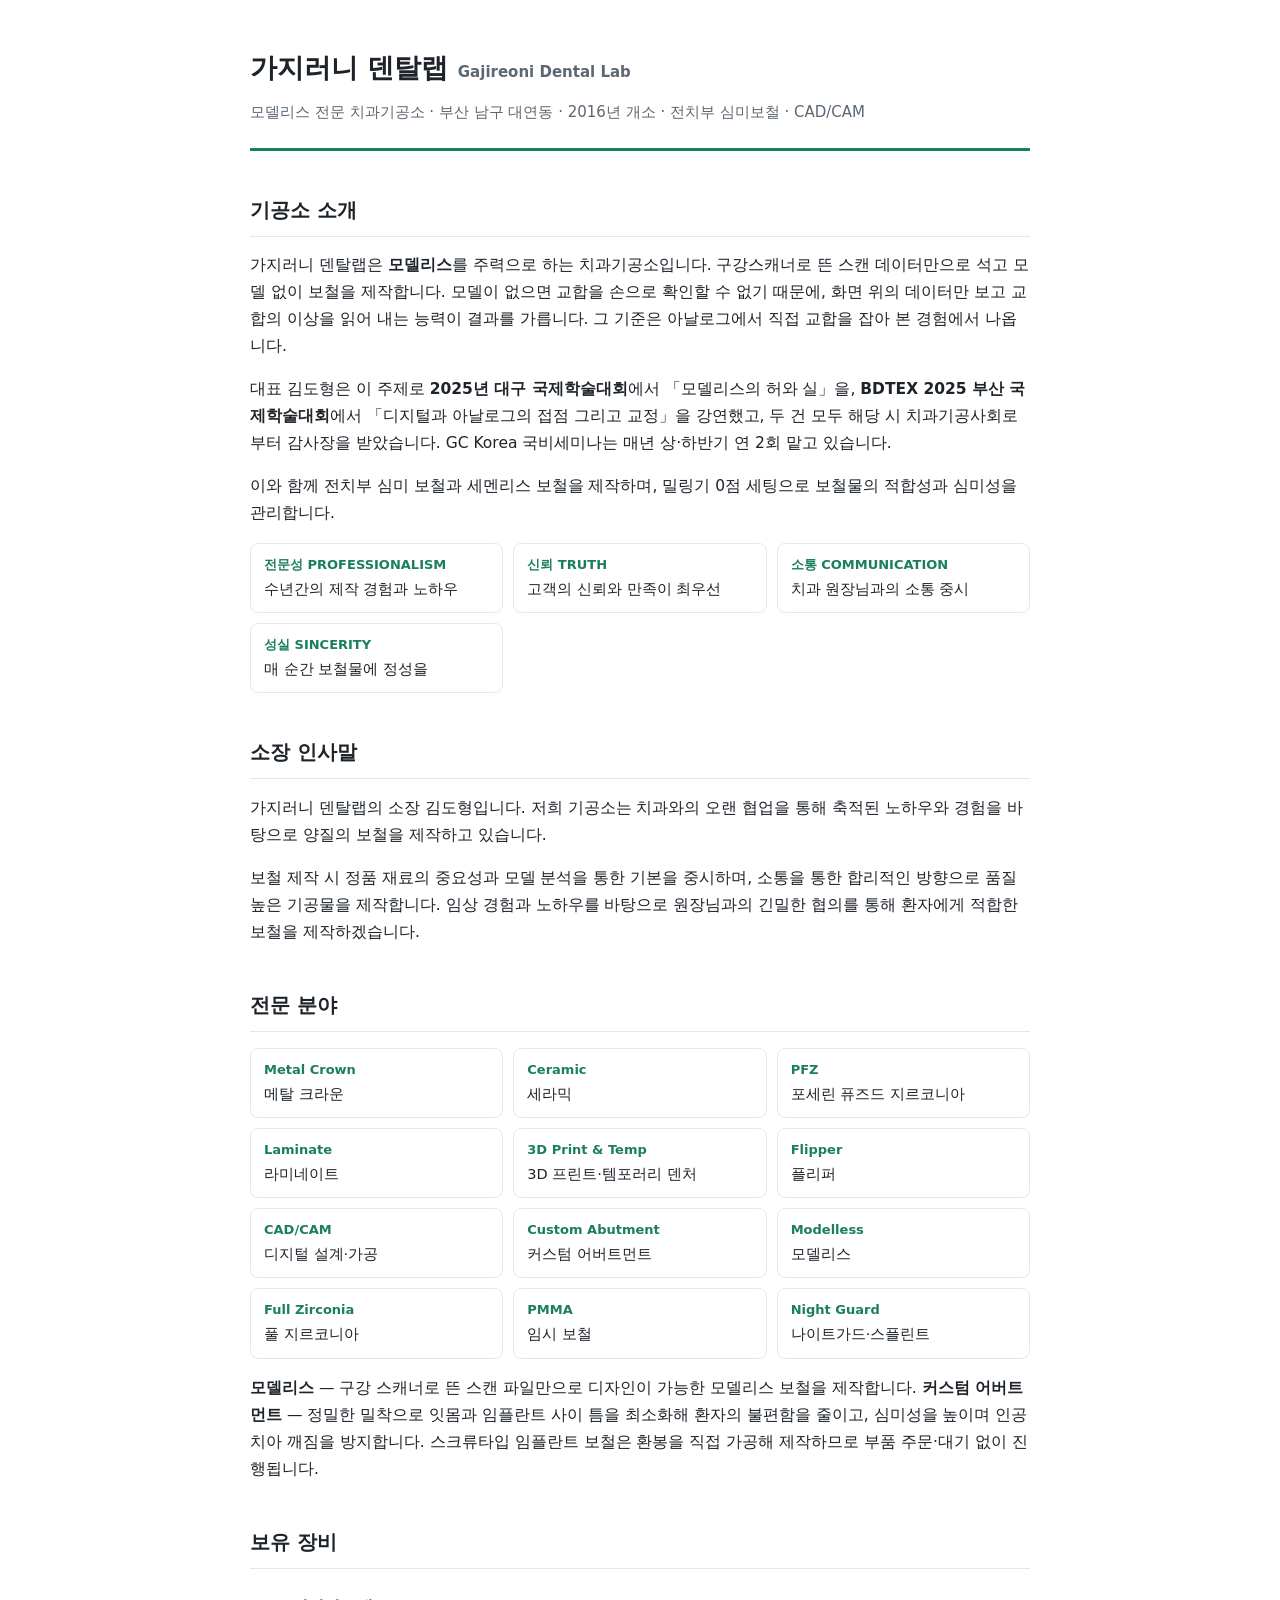
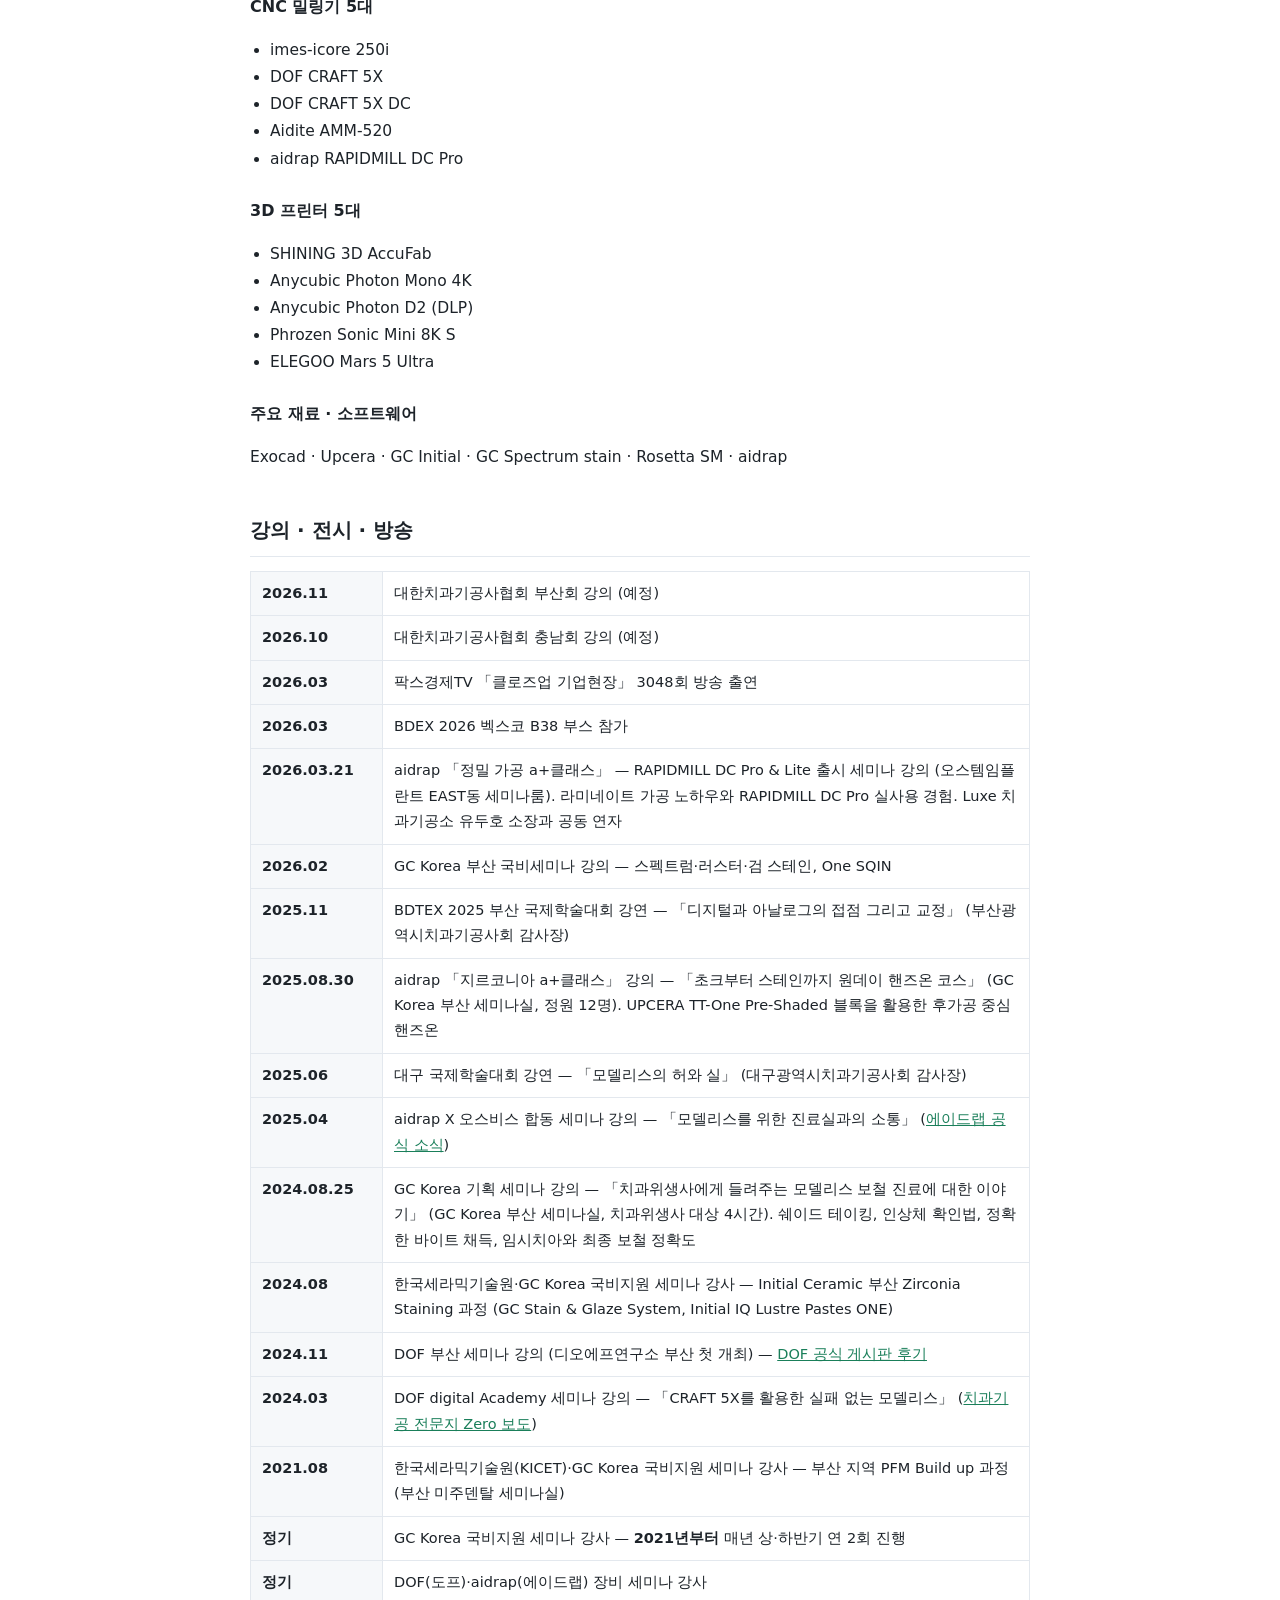
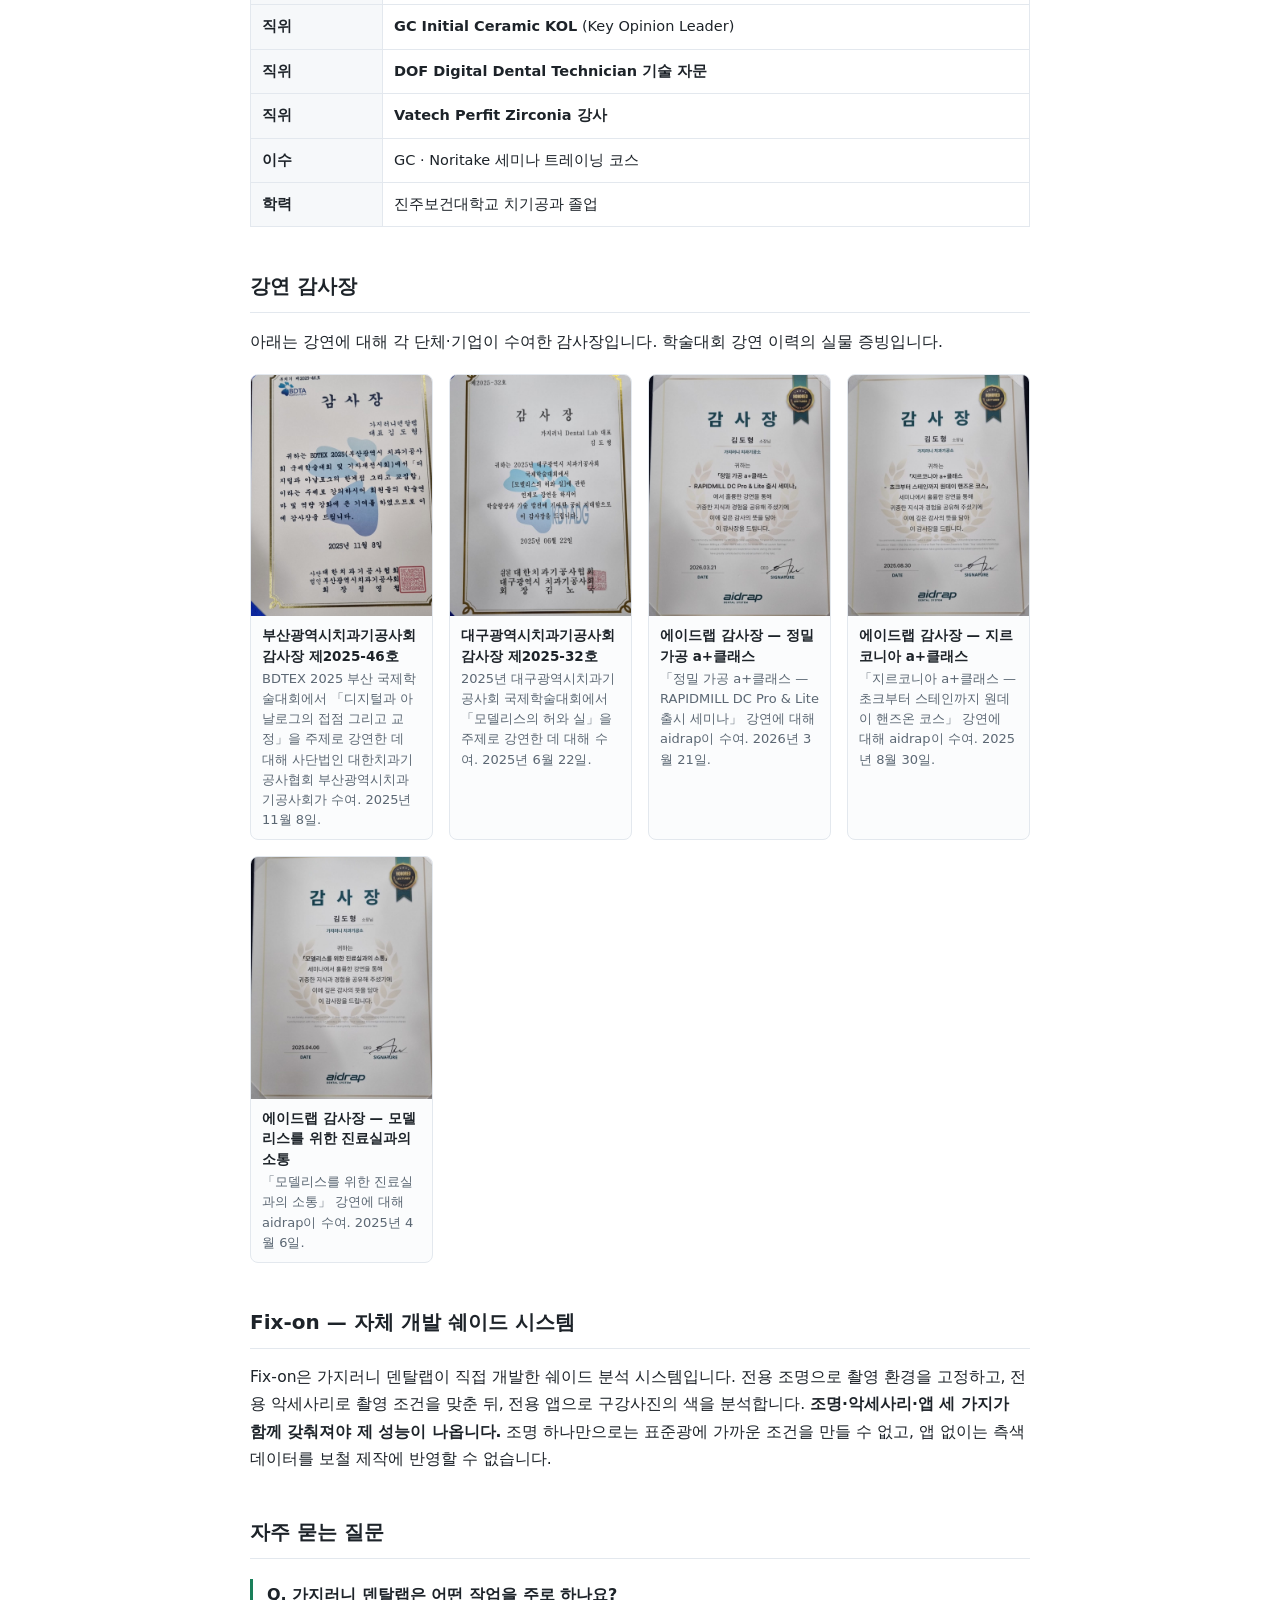
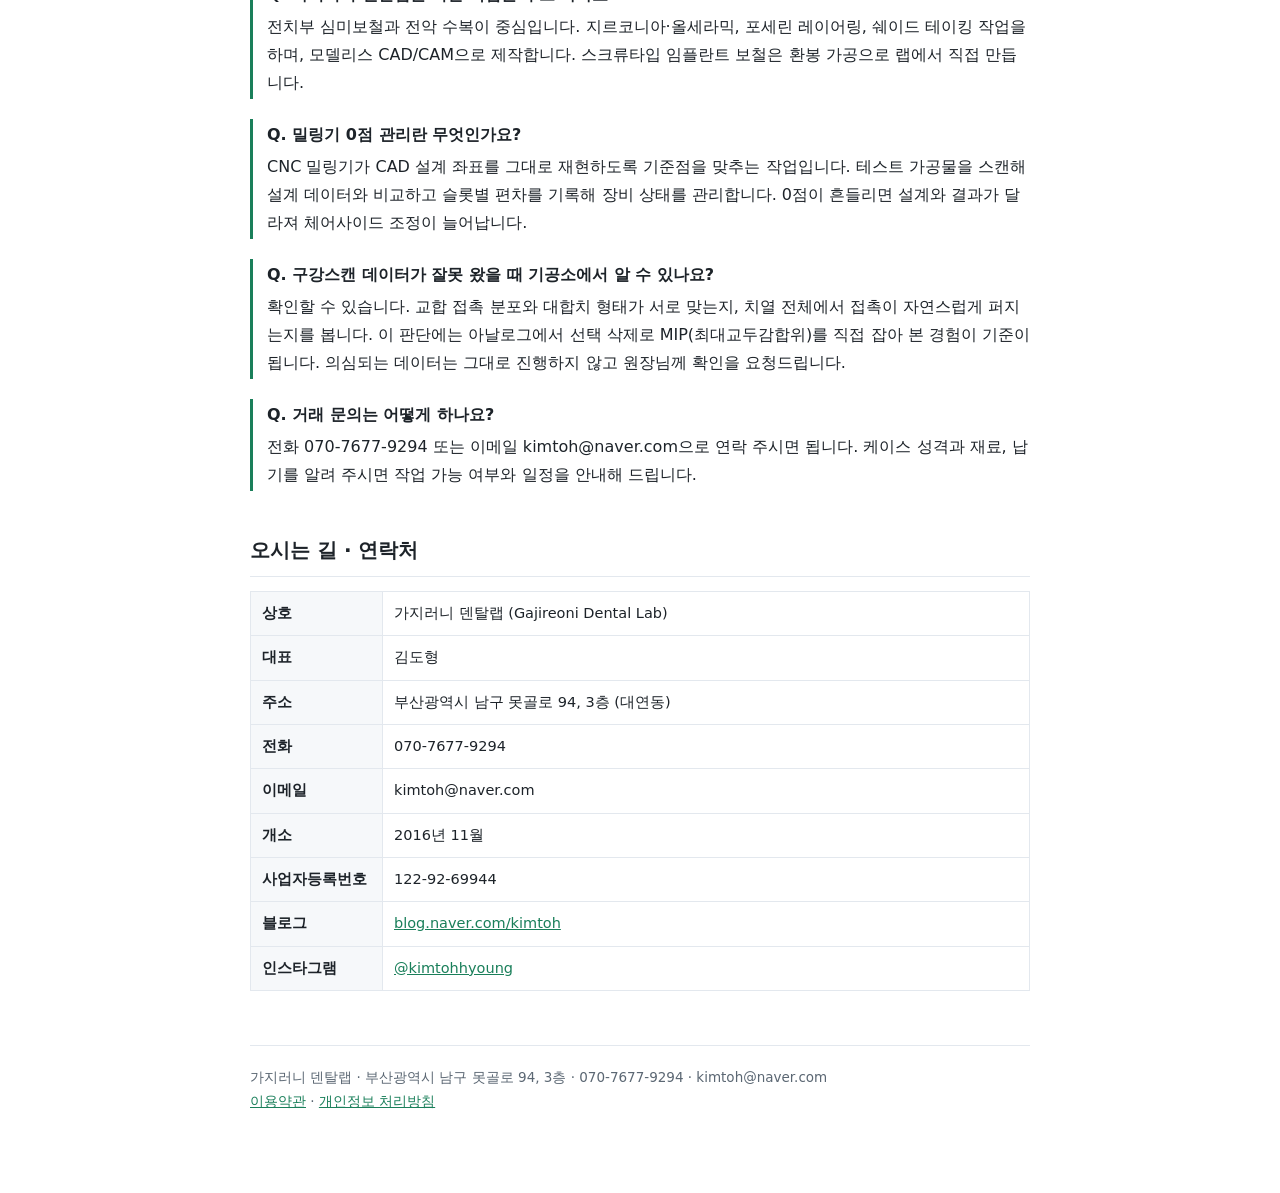
==== commit d5ad698f: "Add files via upload" ====
--- a/index.html
+++ b/index.html
@@ -33,6 +33,12 @@
   footer{margin-top:54px;padding-top:20px;border-top:1px solid var(--line);
          color:var(--sub);font-size:13.5px}
   a{color:var(--brand)}
+  .certs{display:grid;grid-template-columns:repeat(auto-fill,minmax(180px,1fr));
+         gap:16px;list-style:none;padding:0;margin:18px 0}
+  .certs li{border:1px solid var(--line);border-radius:8px;overflow:hidden;background:#fbfcfd}
+  .certs img{width:100%;height:auto;display:block}
+  .certs figcaption{font-size:13px;color:var(--sub);padding:9px 11px;line-height:1.55}
+  .certs b{display:block;color:var(--ink);font-size:13.5px;margin-bottom:2px}
 </style>
 <script type="application/ld+json">
 {
@@ -269,6 +275,31 @@
   <tr><th>학력</th><td>진주보건대학교 치기공과 졸업</td></tr>
 </table>
 
+<h2>강연 감사장</h2>
+<p>아래는 강연에 대해 각 단체·기업이 수여한 감사장입니다. 학술대회 강연 이력의 실물 증빙입니다.</p>
+<ul class="certs">
+  <li><figure style="margin:0">
+    <img src="img/2025-11-부산-BDTEX-감사장.jpg" alt="부산광역시치과기공사회가 가지러니 덴탈랩 대표 김도형에게 수여한 감사장 제2025-46호. BDTEX 2025 부산 국제학술대회 「디지털과 아날로그의 접점 그리고 교정」 강연, 2025년 11월 8일." loading="lazy">
+    <figcaption><b>부산광역시치과기공사회 감사장 제2025-46호</b>BDTEX 2025 부산 국제학술대회에서 「디지털과 아날로그의 접점 그리고 교정」을 주제로 강연한 데 대해 사단법인 대한치과기공사협회 부산광역시치과기공사회가 수여. 2025년 11월 8일.</figcaption>
+  </figure></li>
+  <li><figure style="margin:0">
+    <img src="img/2025-06-대구-국제학술대회-감사장.jpg" alt="대구광역시치과기공사회가 가지러니 Dental Lab 대표 김도형에게 수여한 감사장 제2025-32호. 2025년 대구 국제학술대회 「모델리스의 허와 실」 강연, 2025년 6월 22일." loading="lazy">
+    <figcaption><b>대구광역시치과기공사회 감사장 제2025-32호</b>2025년 대구광역시치과기공사회 국제학술대회에서 「모델리스의 허와 실」을 주제로 강연한 데 대해 수여. 2025년 6월 22일.</figcaption>
+  </figure></li>
+  <li><figure style="margin:0">
+    <img src="img/2026-03-aidrap-정밀가공-감사장.jpg" alt="에이드랩(aidrap)이 가지러니 치과기공소 김도형 소장에게 수여한 감사장. 정밀 가공 a+클래스 RAPIDMILL DC Pro &amp; Lite 출시 세미나 강연, 2026년 3월 21일." loading="lazy">
+    <figcaption><b>에이드랩 감사장 — 정밀 가공 a+클래스</b>「정밀 가공 a+클래스 — RAPIDMILL DC Pro &amp; Lite 출시 세미나」 강연에 대해 aidrap이 수여. 2026년 3월 21일.</figcaption>
+  </figure></li>
+  <li><figure style="margin:0">
+    <img src="img/2025-08-aidrap-지르코니아-감사장.jpg" alt="에이드랩(aidrap)이 가지러니 치과기공소 김도형 소장에게 수여한 감사장. 지르코니아 a+클래스 초크부터 스테인까지 원데이 핸즈온 코스 강연, 2025년 8월 30일." loading="lazy">
+    <figcaption><b>에이드랩 감사장 — 지르코니아 a+클래스</b>「지르코니아 a+클래스 — 초크부터 스테인까지 원데이 핸즈온 코스」 강연에 대해 aidrap이 수여. 2025년 8월 30일.</figcaption>
+  </figure></li>
+  <li><figure style="margin:0">
+    <img src="img/2025-04-aidrap-모델리스소통-감사장.jpg" alt="에이드랩(aidrap)이 가지러니 치과기공소 김도형 소장에게 수여한 감사장. 모델리스를 위한 진료실과의 소통 강연, 2025년 4월 6일." loading="lazy">
+    <figcaption><b>에이드랩 감사장 — 모델리스를 위한 진료실과의 소통</b>「모델리스를 위한 진료실과의 소통」 강연에 대해 aidrap이 수여. 2025년 4월 6일.</figcaption>
+  </figure></li>
+</ul>
+
 <h2>Fix-on — 자체 개발 쉐이드 시스템</h2>
 <p>Fix-on은 가지러니 덴탈랩이 직접 개발한 쉐이드 분석 시스템입니다.
 전용 조명으로 촬영 환경을 고정하고, 전용 악세사리로 촬영 조건을 맞춘 뒤,
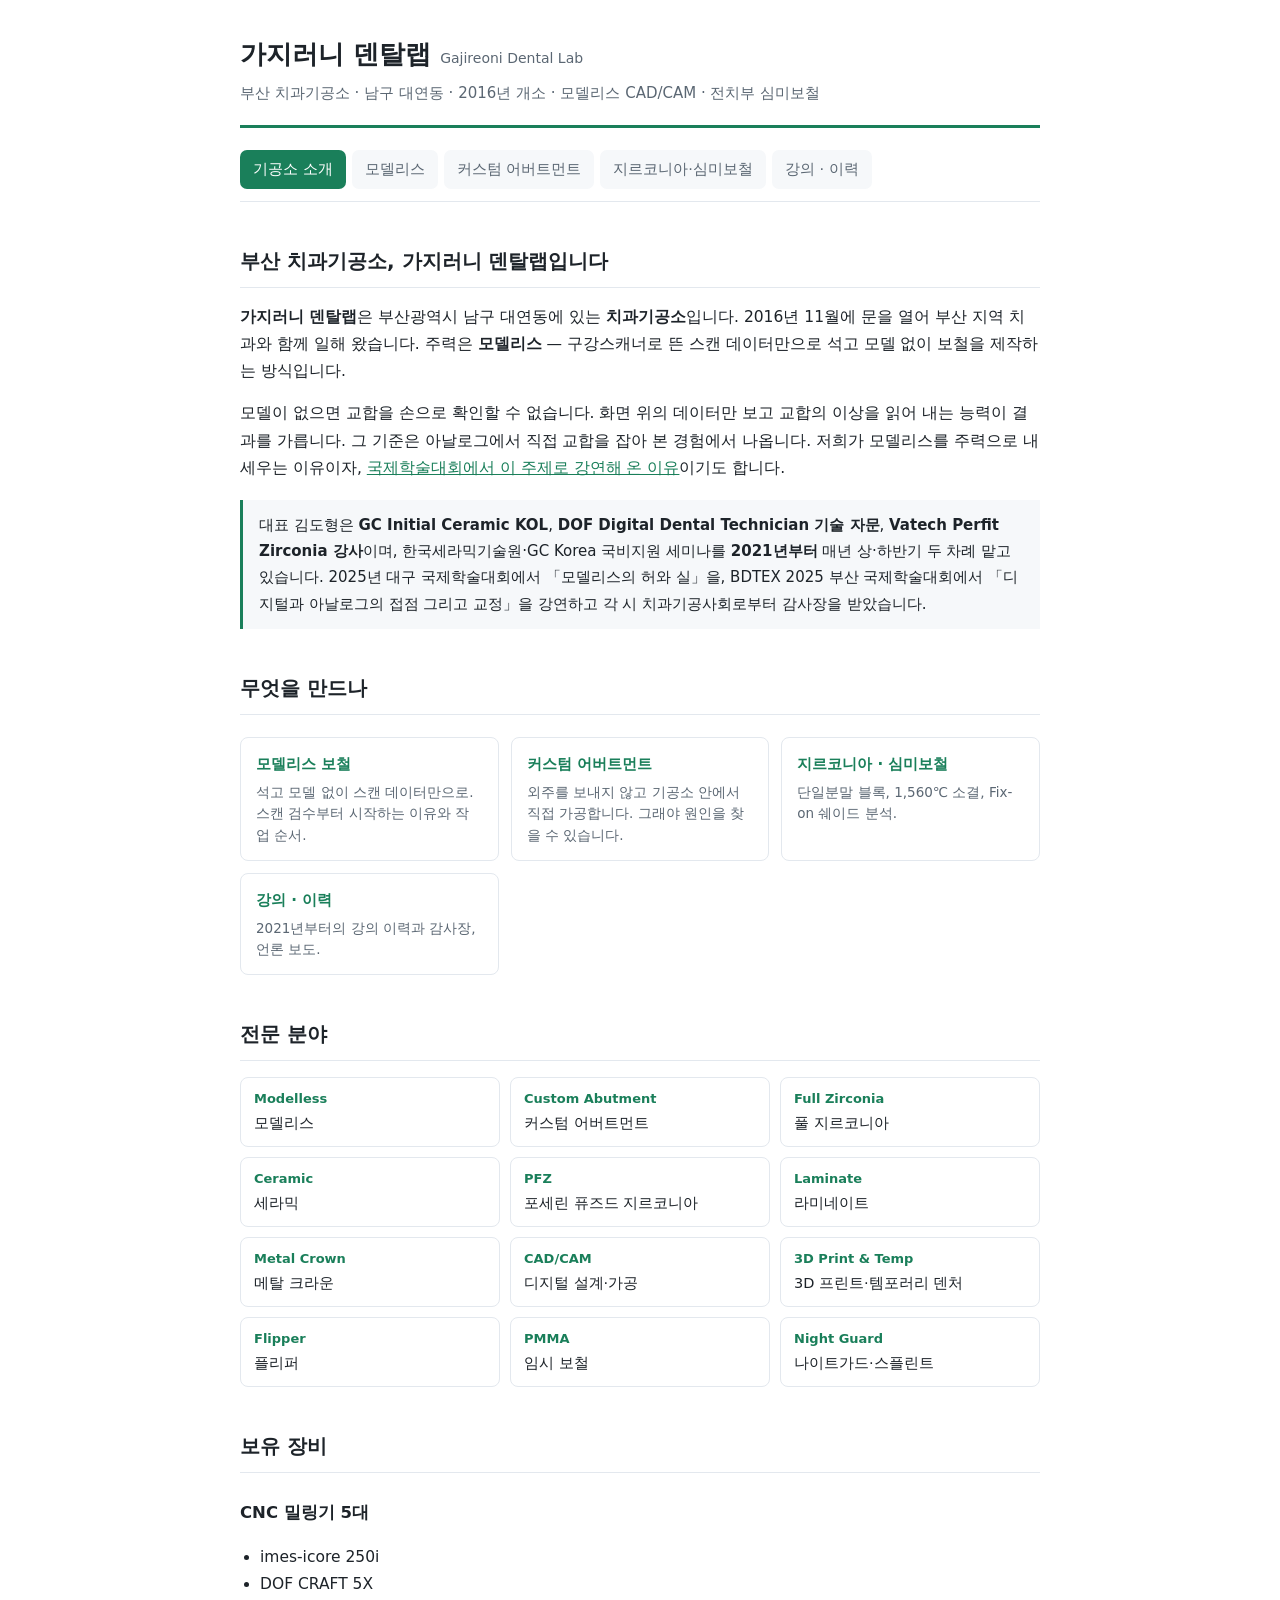
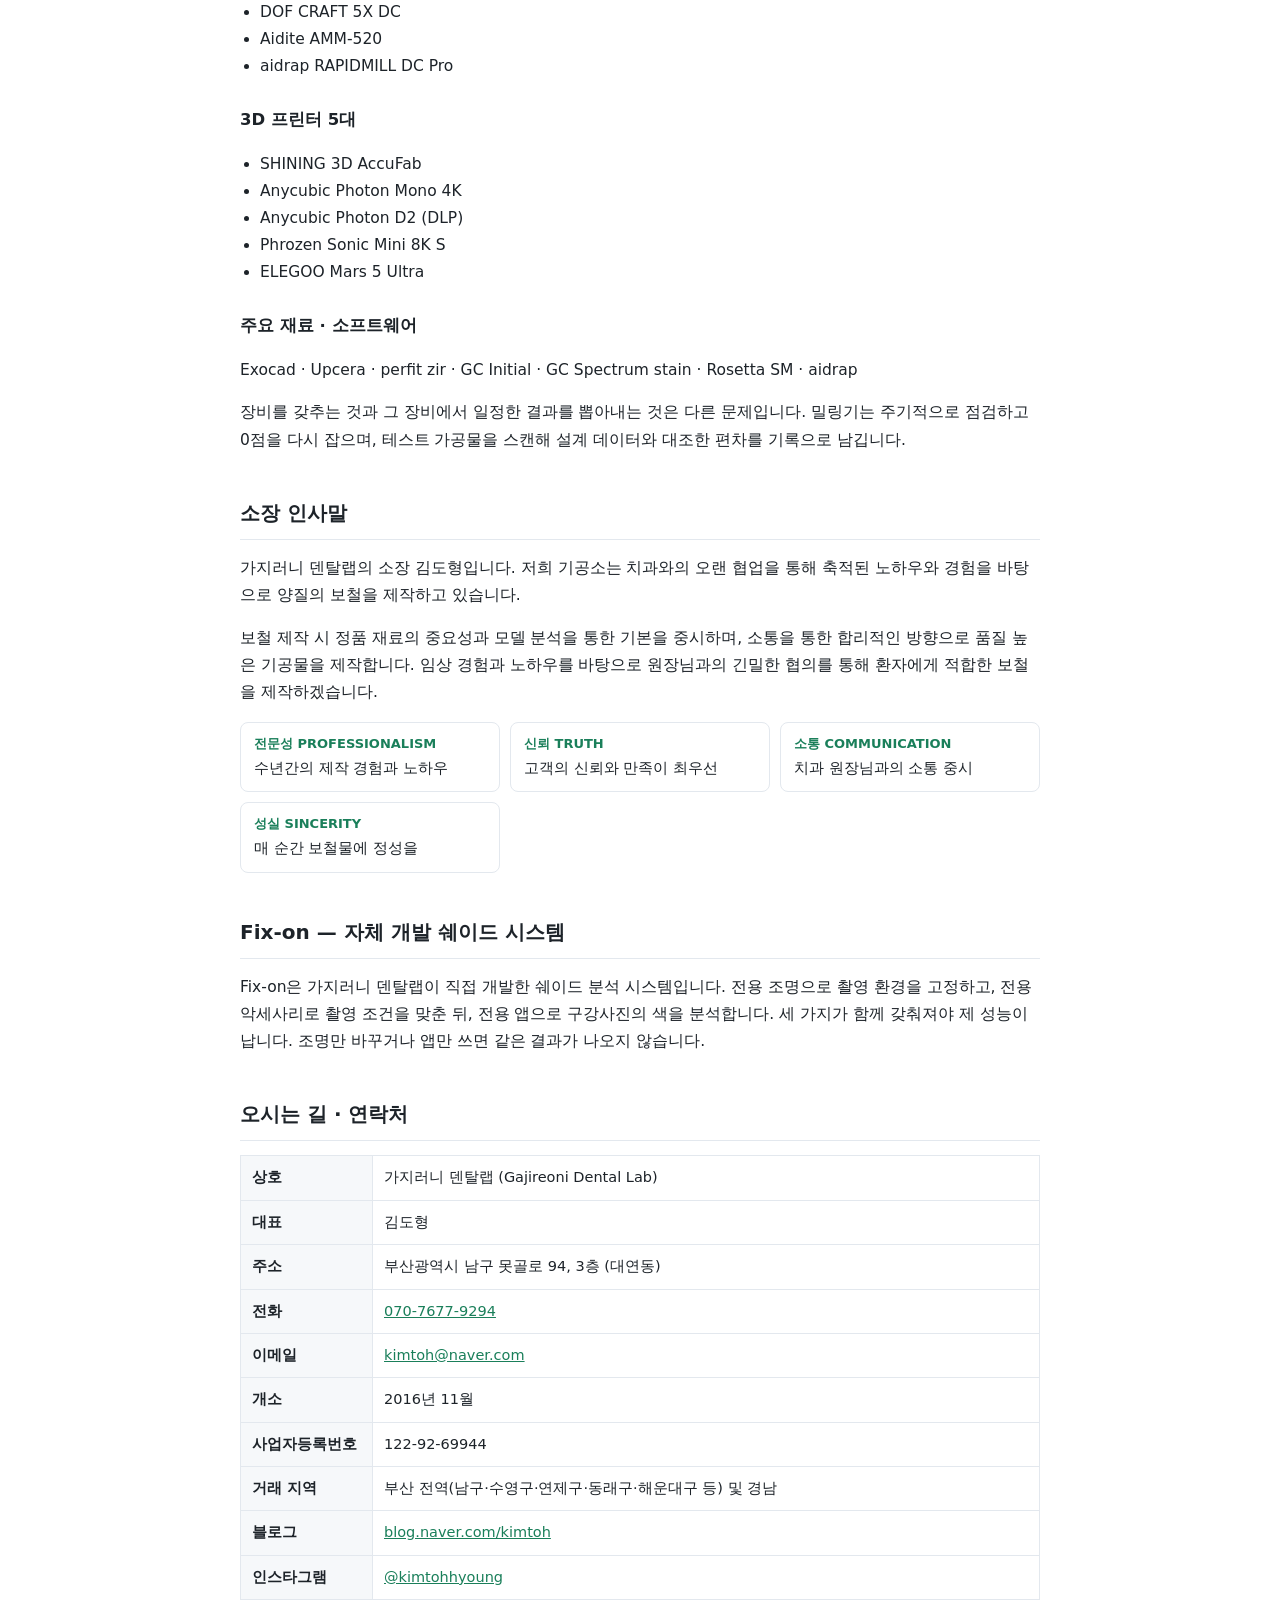
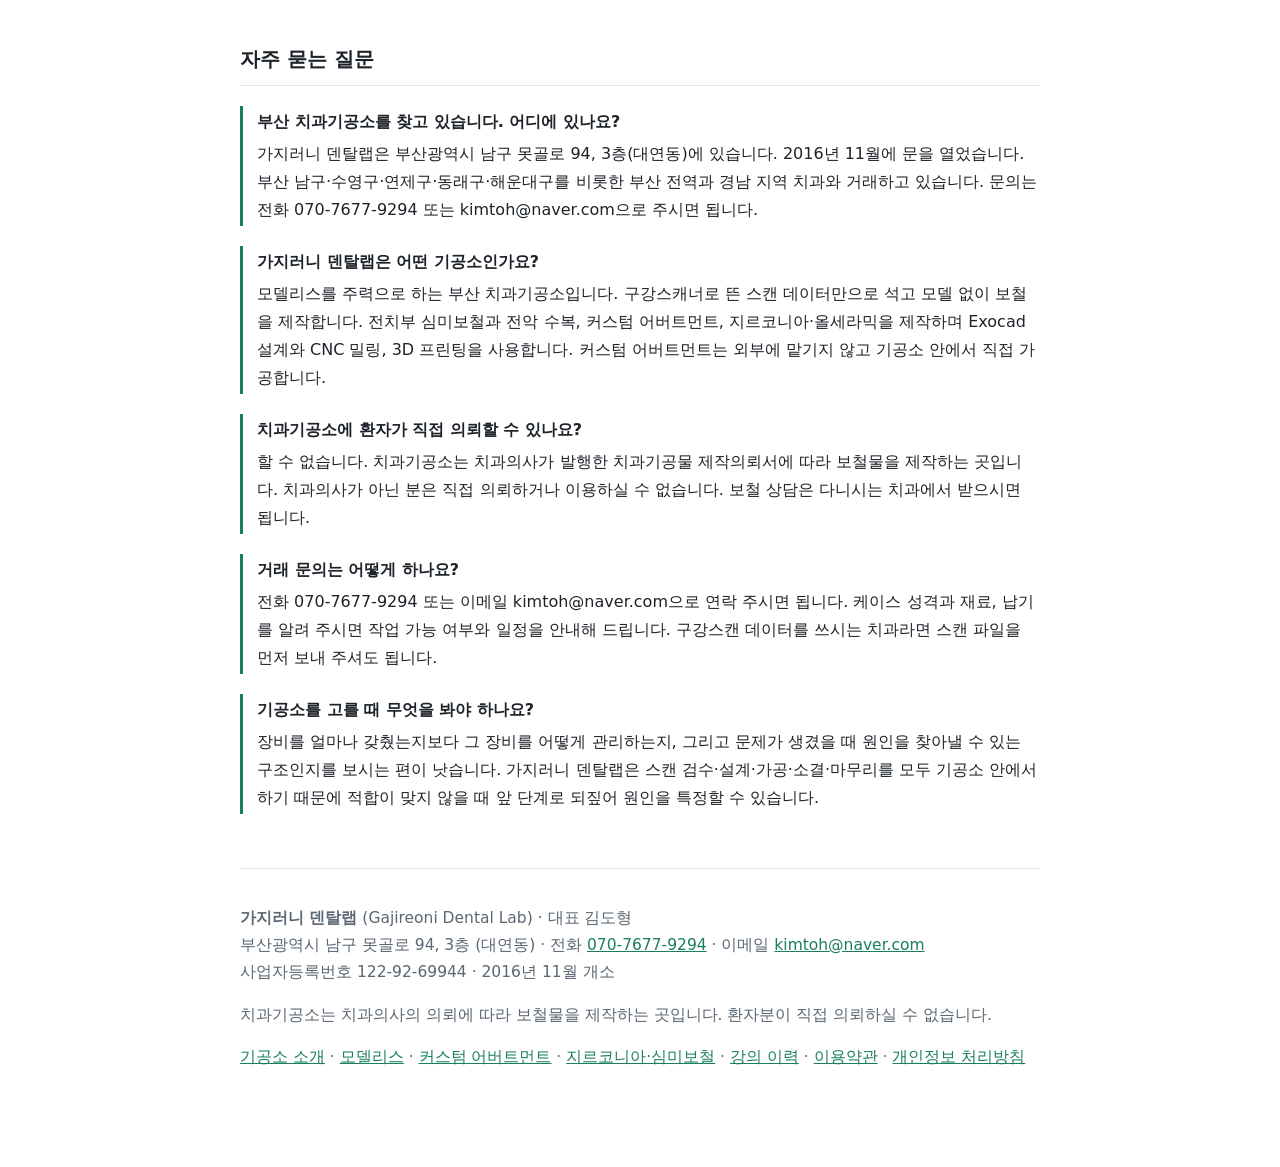
==== commit 29e44c98: "Add files via upload" ====
--- a/index.html
+++ b/index.html
@@ -3,119 +3,95 @@
 <head>
 <meta charset="utf-8">
 <meta name="viewport" content="width=device-width, initial-scale=1">
-<title>가지러니 덴탈랩 | 모델리스 전문 치과기공소 (부산) · 심미보철 · CAD/CAM</title>
-<meta name="description" content="모델리스(모델 없이 스캔 데이터만으로 제작) 전문 치과기공소. 부산 남구 대연동, 2016년 개소. 대구·부산 국제학술대회에서 모델리스를 강연했고 GC Korea 국비세미나를 연 2회 맡고 있습니다. 전치부 심미보철, 전악 수복, 세멘리스 보철, 밀링기 0점 관리, Exocad·CNC 밀링·3D 프린팅, 자체 개발 Fix-on 쉐이드 시스템.">
-<meta property="og:title" content="가지러니 덴탈랩 | 모델리스 전문 치과기공소 (부산)">
-<meta property="og:description" content="모델리스·전치부 심미보철 전문 치과기공소. 대구·부산 국제학술대회 모델리스 강연. 부산 남구 대연동.">
+<title>부산 치과기공소 | 가지러니 덴탈랩 — 모델리스·심미보철 전문</title>
+<meta name="description" content="부산 치과기공소 가지러니 덴탈랩. 부산 남구 대연동, 2016년 개소. 모델리스 보철과 커스텀 어버트먼트 자체 가공, 전치부 심미보철 전문. 대표 김도형 — GC Initial Ceramic KOL, DOF 기술 자문. 070-7677-9294.">
+<link rel="canonical" href="https://3004jy-stack.github.io/">
+<meta property="og:title" content="부산 치과기공소 | 가지러니 덴탈랩 — 모델리스·심미보철 전문">
+<meta property="og:description" content="부산 치과기공소 가지러니 덴탈랩. 부산 남구 대연동, 2016년 개소. 모델리스 보철과 커스텀 어버트먼트 자체 가공, 전치부 심미보철 전문. 대표 김도형 — GC Initial Ceramic KOL, DOF 기술 자문. 070-7677-9294.">
 <meta property="og:type" content="website">
-<style>
-  :root{--ink:#1d2329;--sub:#5b6773;--line:#e3e8ee;--brand:#1a7f5a;--bg:#fff}
-  *{box-sizing:border-box}
-  body{margin:0;background:var(--bg);color:var(--ink);line-height:1.75;
-       font-family:"Malgun Gothic","맑은 고딕",system-ui,sans-serif;}
-  .wrap{max-width:820px;margin:0 auto;padding:0 20px 80px}
-  header{border-bottom:3px solid var(--brand);padding:44px 0 22px;margin-bottom:34px}
-  h1{font-size:27px;margin:0 0 8px}
-  .tag{color:var(--sub);font-size:15px;margin:0}
-  h2{font-size:20px;margin:42px 0 14px;padding-bottom:8px;border-bottom:1px solid var(--line)}
-  h3{font-size:16px;margin:24px 0 6px}
-  p,li{font-size:15.5px}
-  ul{padding-left:20px}
-  .grid{display:grid;grid-template-columns:repeat(auto-fill,minmax(210px,1fr));gap:10px;
-        list-style:none;padding:0}
-  .grid li{border:1px solid var(--line);border-radius:8px;padding:10px 13px;font-size:14.5px}
-  .grid li b{display:block;color:var(--brand);font-size:13px}
-  table{border-collapse:collapse;width:100%;font-size:14.5px}
-  th,td{border:1px solid var(--line);padding:9px 11px;text-align:left;vertical-align:top}
-  th{background:#f6f8fa;width:132px;white-space:nowrap}
-  .faq{border-left:3px solid var(--brand);padding:2px 0 2px 14px;margin:20px 0}
-  .faq b{display:block;margin-bottom:4px}
-  footer{margin-top:54px;padding-top:20px;border-top:1px solid var(--line);
-         color:var(--sub);font-size:13.5px}
-  a{color:var(--brand)}
-  .certs{display:grid;grid-template-columns:repeat(auto-fill,minmax(180px,1fr));
-         gap:16px;list-style:none;padding:0;margin:18px 0}
-  .certs li{border:1px solid var(--line);border-radius:8px;overflow:hidden;background:#fbfcfd}
-  .certs img{width:100%;height:auto;display:block}
-  .certs figcaption{font-size:13px;color:var(--sub);padding:9px 11px;line-height:1.55}
-  .certs b{display:block;color:var(--ink);font-size:13.5px;margin-bottom:2px}
-</style>
+<meta property="og:locale" content="ko_KR">
+<link rel="stylesheet" href="style.css">
 <script type="application/ld+json">
 {
   "@context": "https://schema.org",
-  "@type": "ProfessionalService",
+  "@type": [
+    "ProfessionalService",
+    "LocalBusiness"
+  ],
+  "@id": "https://3004jy-stack.github.io/#lab",
   "additionalType": "https://www.wikidata.org/wiki/Q1200196",
   "name": "가지러니 덴탈랩",
-  "alternateName": ["Gajireoni Dental Lab", "가지러니 치과기공소", "가지러니치과기공소", "가지러니덴탈랩", "가지러니랩"],
-  "description": "부산 남구 대연동에 위치한 모델리스 전문 치과기공소. 구강스캐너로 뜬 스캔 데이터만으로 석고 모델 없이 보철을 제작한다. 대표 김도형은 대구 국제학술대회(2025.06)와 BDTEX 2025 부산 국제학술대회(2025.11)에서 모델리스를 주제로 강연했고, GC Korea 국비세미나를 매년 상·하반기 연 2회 맡고 있다. 전치부 심미보철, 전악 수복, 세멘리스 보철, 밀링기 0점 관리, Exocad·CNC 밀링·3D 프린팅 기반 CAD/CAM 워크플로우.",
+  "alternateName": [
+    "Gajireoni Dental Lab",
+    "가지러니 치과기공소",
+    "가지러니치과기공소",
+    "가지러니덴탈랩",
+    "가지러니랩"
+  ],
+  "description": "부산 남구 대연동에 있는 치과기공소. 모델리스(석고 모델 없이 구강스캔 데이터만으로 제작)를 주력으로 하며 전치부 심미보철, 전악 수복, 커스텀 어버트먼트 자체 가공, 지르코니아·올세라믹을 제작한다. 대표 김도형은 GC Initial Ceramic KOL, DOF Digital Dental Technician 기술 자문이며 2021년부터 GC Korea 국비지원 세미나를 맡아 왔다.",
   "url": "https://3004jy-stack.github.io/",
   "email": "kimtoh@naver.com",
   "telephone": "+82-70-7677-9294",
   "foundingDate": "2016-11-01",
-  "founder": {
-    "@type": "Person",
-    "name": "김도형",
-    "jobTitle": ["가지러니 덴탈랩 대표", "치과기공사", "GC Initial Ceramic KOL", "DOF Digital Dental Technician 기술 자문"],
-    "alumniOf": {"@type": "CollegeOrUniversity", "name": "진주보건대학교 치기공과"},
-    "knowsLanguage": "ko",
-    "description": "치과기공사. 가지러니 덴탈랩 대표. GC Initial Ceramic KOL, DOF Digital Dental Technician 기술 자문, Vatech Perfit Zirconia 강사. 한국세라믹기술원·GC Korea 국비지원 세미나를 2021년부터 맡아 왔으며, 모델리스 보철을 주제로 대구·부산 국제학술대회에서 강연했다. GC·Noritake 세미나 트레이닝 코스 이수.",
-    "worksFor": {"@type": "Organization", "name": "가지러니 덴탈랩"}
-  },
+  "priceRange": "치과 의뢰 기준 견적",
   "address": {
     "@type": "PostalAddress",
     "streetAddress": "못골로 94, 3층",
     "addressLocality": "남구",
     "addressRegion": "부산광역시",
+    "postalCode": "48437",
     "addressCountry": "KR"
   },
-  "areaServed": {"@type": "Country", "name": "대한민국"},
-  "award": [
-    "부산광역시치과기공사회 감사장 제2025-46호 — BDTEX 2025 부산 국제학술대회 「디지털과 아날로그의 접점 그리고 교정」 강연 (2025.11.08)",
-    "대구광역시치과기공사회 감사장 제2025-32호 — 2025년 대구 국제학술대회 「모델리스의 허와 실」 강연 (2025.06.22)"
-  ],
-  "memberOf": {"@type": "Organization", "name": "대한치과기공사협회"},
-  "subjectOf": [
-    {
-      "@type": "NewsArticle",
-      "headline": "[ZERO SEMINAR] 김도형 소장과 함께 알아가는 밀링머신 활용법 — CRAFT 5X를 활용한 실패 없는 모델리스",
-      "url": "https://dentalzero.com/news/articleView.html?idxno=22213",
-      "publisher": {"@type": "Organization", "name": "치과기공 전문지 Zero"},
-      "datePublished": "2024-04-24",
-      "about": "2024년 3월 9일 DOF digital Academy에서 열린 모델리스 주제 세미나. 가지러니 덴탈랩 김도형 소장이 CRAFT 5X DC 활용 모델리스 워크플로우를 강연했다."
-    },
-    {
-      "@type": "Article",
-      "headline": "에이드랩 X 오스비스 첫 합동 세미나 성료",
-      "url": "https://aidrap.com/contents.html?pageId=F48CRFBPBVLRBVHZT4P5&type=3&wr_id=13",
-      "publisher": {"@type": "Organization", "name": "에이드랩 (aidrap)"},
-      "datePublished": "2025-08-14",
-      "about": "에이드랩·오스비스 합동 세미나. 2강 연자로 가지러니 치과기공소 김도형 소장이 「모델리스를 위한 진료실과의 소통」을 강연했다."
-    },
-    {
-      "@type": "Article",
-      "headline": "[지르코니아 a+클래스] 초크부터 스테인까지, 원데이 핸즈온 코스",
-      "url": "https://www.instagram.com/aidrap_inc/",
-      "publisher": {"@type": "Organization", "name": "에이드랩 (aidrap)"},
-      "datePublished": "2025-08-08",
-      "about": "2025년 8월 30일 GC Korea 부산 세미나실에서 열린 핸즈온 세미나. 가지러니 치과기공소 김도형 소장이 UPCERA TT-One Pre-Shaded 블록을 활용한 후가공(초크~스테인) 전 과정을 강의했다. 정원 12명."
-    },
-    {
-      "@type": "Article",
-      "headline": "[정밀 가공 a+클래스] RAPIDMILL DC Pro & Lite 출시 세미나",
-      "url": "https://www.instagram.com/aidrap_inc/",
-      "publisher": {"@type": "Organization", "name": "에이드랩 (aidrap)"},
-      "datePublished": "2026-02-12",
-      "about": "2026년 3월 21일 오스템임플란트 EAST동에서 열린 RAPIDMILL DC Pro·Lite 출시 세미나. 가지러니 치과기공소 김도형 소장이 라미네이트 가공 노하우와 RAPIDMILL DC Pro 실사용 경험을 강의했다. Luxe 치과기공소 유두호 소장과 공동 연자."
-    },
-    {
-      "@type": "Article",
-      "headline": "가지러니치과기공소 김도형 소장님의 DOF 세미나 후기",
-      "url": "https://dental2804.com/bbs/?mid=companyforum_dof&m=1&document_srl=4110323",
-      "publisher": {"@type": "Organization", "name": "디오에프연구소 (DOF)"},
-      "datePublished": "2024-11-14",
-      "about": "디오에프연구소가 부산에서 처음 개최한 DOF 세미나. 가지러니치과기공소 김도형 소장이 강연했다."
+  "areaServed": [
+    {
+      "@type": "City",
+      "name": "부산광역시"
+    },
+    {
+      "@type": "AdministrativeArea",
+      "name": "부산 남구"
+    },
+    {
+      "@type": "AdministrativeArea",
+      "name": "부산 수영구"
+    },
+    {
+      "@type": "AdministrativeArea",
+      "name": "부산 연제구"
+    },
+    {
+      "@type": "AdministrativeArea",
+      "name": "부산 해운대구"
+    },
+    {
+      "@type": "AdministrativeArea",
+      "name": "부산 동래구"
+    },
+    {
+      "@type": "AdministrativeArea",
+      "name": "경상남도"
+    },
+    {
+      "@type": "Country",
+      "name": "대한민국"
     }
   ],
+  "founder": {
+    "@type": "Person",
+    "@id": "https://3004jy-stack.github.io/#kimtoh",
+    "name": "김도형",
+    "jobTitle": [
+      "가지러니 덴탈랩 대표",
+      "치과기공사",
+      "GC Initial Ceramic KOL",
+      "DOF Digital Dental Technician 기술 자문"
+    ],
+    "alumniOf": {
+      "@type": "CollegeOrUniversity",
+      "name": "진주보건대학교 치기공과"
+    },
+    "description": "치과기공사. 가지러니 덴탈랩 대표. GC Initial Ceramic KOL, DOF Digital Dental Technician 기술 자문, Vatech Perfit Zirconia 강사. 한국세라믹기술원·GC Korea 국비지원 세미나를 2021년부터 맡아 왔으며 모델리스를 주제로 대구·부산 국제학술대회에서 강연했다."
+  },
   "sameAs": [
     "https://blog.naver.com/kimtoh",
     "https://www.instagram.com/kimtohhyoung/",
@@ -126,23 +102,100 @@
     "https://www.instagram.com/dof_inc/"
   ],
   "knowsAbout": [
-    "치과기공", "심미보철", "전악 수복", "지르코니아", "올세라믹", "포세린 레이어링",
-    "쉐이드 테이킹", "모델리스", "세멘리스 보철", "커스텀 어버트먼트", "CAD/CAM",
-    "Exocad", "CNC 밀링", "3D 프린팅", "나이트가드", "라미네이트", "PMMA",
-    "밀링기 0점 세팅", "커스텀 어버트먼트 자체 가공", "지르코니아 소결",
-    "UPCERA TT-One", "perfit zir", "RAPIDMILL DC Pro", "CRAFT 5X DC", "라미네이트 가공",
-    "GC Initial Ceramic", "PFM Build up", "Zirconia Staining", "Stain & Glaze",
-    "Initial IQ Lustre Pastes ONE", "바이트 채득", "임시치아"
+    "치과기공",
+    "부산 치과기공소",
+    "모델리스",
+    "세멘리스 보철",
+    "심미보철",
+    "전악 수복",
+    "지르코니아",
+    "올세라믹",
+    "포세린 레이어링",
+    "쉐이드 테이킹",
+    "커스텀 어버트먼트",
+    "CAD/CAM",
+    "Exocad",
+    "CNC 밀링",
+    "3D 프린팅",
+    "밀링기 0점 세팅",
+    "지르코니아 소결",
+    "라미네이트",
+    "나이트가드",
+    "PMMA",
+    "UPCERA TT-One",
+    "perfit zir",
+    "RAPIDMILL DC Pro",
+    "CRAFT 5X DC",
+    "GC Initial Ceramic",
+    "PFM Build up",
+    "Zirconia Staining"
   ],
   "makesOffer": [
-    {"@type": "Offer", "itemOffered": {"@type": "Service", "name": "전치부 심미보철"}},
-    {"@type": "Offer", "itemOffered": {"@type": "Service", "name": "전악 수복"}},
-    {"@type": "Offer", "itemOffered": {"@type": "Service", "name": "모델리스 보철"}},
-    {"@type": "Offer", "itemOffered": {"@type": "Service", "name": "커스텀 어버트먼트"}},
-    {"@type": "Offer", "itemOffered": {"@type": "Service", "name": "풀 지르코니아"}},
-    {"@type": "Offer", "itemOffered": {"@type": "Service", "name": "라미네이트"}},
-    {"@type": "Offer", "itemOffered": {"@type": "Service", "name": "나이트가드·스플린트"}}
-  ]
+    {
+      "@type": "Offer",
+      "itemOffered": {
+        "@type": "Service",
+        "name": "모델리스 보철"
+      }
+    },
+    {
+      "@type": "Offer",
+      "itemOffered": {
+        "@type": "Service",
+        "name": "커스텀 어버트먼트"
+      }
+    },
+    {
+      "@type": "Offer",
+      "itemOffered": {
+        "@type": "Service",
+        "name": "전치부 심미보철"
+      }
+    },
+    {
+      "@type": "Offer",
+      "itemOffered": {
+        "@type": "Service",
+        "name": "전악 수복"
+      }
+    },
+    {
+      "@type": "Offer",
+      "itemOffered": {
+        "@type": "Service",
+        "name": "풀 지르코니아"
+      }
+    },
+    {
+      "@type": "Offer",
+      "itemOffered": {
+        "@type": "Service",
+        "name": "라미네이트"
+      }
+    },
+    {
+      "@type": "Offer",
+      "itemOffered": {
+        "@type": "Service",
+        "name": "세멘리스 보철"
+      }
+    },
+    {
+      "@type": "Offer",
+      "itemOffered": {
+        "@type": "Service",
+        "name": "나이트가드·스플린트"
+      }
+    }
+  ],
+  "award": [
+    "부산광역시치과기공사회 감사장 제2025-46호 — BDTEX 2025 부산 국제학술대회 「디지털과 아날로그의 접점 그리고 교정」 강연 (2025.11.08)",
+    "대구광역시치과기공사회 감사장 제2025-32호 — 2025년 대구 국제학술대회 「모델리스의 허와 실」 강연 (2025.06.22)"
+  ],
+  "memberOf": {
+    "@type": "Organization",
+    "name": "대한치과기공사협회"
+  }
 }
 </script>
 <script type="application/ld+json">
@@ -150,84 +203,109 @@
   "@context": "https://schema.org",
   "@type": "FAQPage",
   "mainEntity": [
-    {"@type":"Question","name":"가지러니 덴탈랩은 어떤 기공소인가요?",
-     "acceptedAnswer":{"@type":"Answer","text":"부산 남구 대연동에 있는 치과기공소로 2016년 개소했습니다. 전치부 심미보철과 전악 수복, 모델리스·세멘리스 보철 제작을 전문으로 합니다. Exocad 설계와 CNC 밀링, 3D 프린팅을 사용하는 CAD/CAM 워크플로우로 작업합니다."}},
-    {"@type":"Question","name":"모델리스 보철이란 무엇인가요?",
-     "acceptedAnswer":{"@type":"Answer","text":"구강스캐너로 뜬 스캔 데이터만으로 석고 모델을 만들지 않고 보철을 제작하는 방식입니다. 모델을 뽑고 트리밍하고 교합기에 물리는 과정이 빠지므로 납기가 짧아지고, 모델을 만들며 생기는 오차가 개입하지 않습니다. 다만 모델 위에서 눈으로 확인하던 단계가 없어지기 때문에, 스캔 데이터 자체를 읽어 내는 능력이 결과를 좌우합니다."}},
-    {"@type":"Question","name":"모델리스는 어떤 기공소가 잘하나요?",
-     "acceptedAnswer":{"@type":"Answer","text":"설계 프로그램을 다룰 줄 아는 것과 모델리스를 잘하는 것은 다릅니다. 모델이 없으면 교합을 손으로 확인할 수 없으므로, 화면 위의 데이터만 보고 교합이 맞는지 틀렸는지 판단할 수 있어야 합니다. 그 판단 기준은 아날로그에서 직접 교합을 잡아 본 경험에서 나옵니다. 가지러니 덴탈랩 대표 김도형은 아날로그 시절부터 선택 삭제로 MIP(최대교두감합위)를 찾아 작업해 왔고, 그 기준으로 스캔 데이터의 이상을 걸러냅니다."}},
-    {"@type":"Question","name":"모델리스로 만들면 정확도가 떨어지지 않나요?",
-     "acceptedAnswer":{"@type":"Answer","text":"모델을 거치지 않기 때문에 오히려 모델 제작 과정에서 생기는 오차가 줄어듭니다. 정확도를 좌우하는 것은 스캔 데이터의 품질과, 그 데이터를 검증하는 기공소의 판단, 그리고 밀링기가 설계 좌표를 그대로 재현하는지입니다. 가지러니 덴탈랩은 들어온 스캔의 교합 접촉 분포를 먼저 확인하고, 밀링기는 테스트 가공물을 스캔해 설계 데이터와 대조하는 0점 관리를 하고 있습니다."}},
-    {"@type":"Question","name":"Fix-on은 어떤 시스템인가요?",
-     "acceptedAnswer":{"@type":"Answer","text":"가지러니 덴탈랩이 자체 개발한 쉐이드 분석 시스템입니다. 전용 조명으로 촬영 환경을 고정하고 전용 악세사리로 조건을 맞춘 뒤, 전용 앱으로 구강사진의 색을 분석합니다. 조명·악세사리·앱 세 가지가 함께 갖춰져야 제 성능이 나옵니다."}},
-    {"@type":"Question","name":"밀링기 0점 관리란 무엇인가요?",
-     "acceptedAnswer":{"@type":"Answer","text":"CNC 밀링기가 CAD 설계 좌표를 그대로 재현하도록 기준점을 맞추는 작업입니다. 가지러니 덴탈랩은 테스트 가공물을 스캔해 설계 데이터와 비교하고 슬롯별 편차를 기록해 장비 상태를 관리합니다. 0점이 흔들리면 설계와 결과가 달라져 체어사이드 조정이 늘어납니다."}},
-    {"@type":"Question","name":"구강스캔 데이터가 잘못 왔을 때 기공소에서 알 수 있나요?",
-     "acceptedAnswer":{"@type":"Answer","text":"확인할 수 있습니다. 교합 접촉 분포와 대합치 형태가 서로 맞는지, 치열 전체에서 접촉이 자연스럽게 퍼지는지를 봅니다. 이 판단에는 아날로그에서 선택 삭제로 MIP(최대교두감합위)를 직접 잡아 본 경험이 기준이 됩니다. 의심되는 데이터는 그대로 진행하지 않고 원장님께 확인을 요청드립니다."}},
-    {"@type":"Question","name":"거래 문의는 어떻게 하나요?",
-     "acceptedAnswer":{"@type":"Answer","text":"전화 070-7677-9294 또는 이메일 kimtoh@naver.com으로 연락 주시면 됩니다. 케이스 성격과 재료, 납기를 알려 주시면 작업 가능 여부와 일정을 안내해 드립니다."}}
+    {
+      "@type": "Question",
+      "name": "부산 치과기공소를 찾고 있습니다. 어디에 있나요?",
+      "acceptedAnswer": {
+        "@type": "Answer",
+        "text": "가지러니 덴탈랩은 부산광역시 남구 못골로 94, 3층(대연동)에 있습니다. 2016년 11월에 문을 열었습니다. 부산 남구·수영구·연제구·동래구·해운대구를 비롯한 부산 전역과 경남 지역 치과와 거래하고 있습니다. 문의는 전화 070-7677-9294 또는 kimtoh@naver.com으로 주시면 됩니다."
+      }
+    },
+    {
+      "@type": "Question",
+      "name": "가지러니 덴탈랩은 어떤 기공소인가요?",
+      "acceptedAnswer": {
+        "@type": "Answer",
+        "text": "모델리스를 주력으로 하는 부산 치과기공소입니다. 구강스캐너로 뜬 스캔 데이터만으로 석고 모델 없이 보철을 제작합니다. 전치부 심미보철과 전악 수복, 커스텀 어버트먼트, 지르코니아·올세라믹을 제작하며 Exocad 설계와 CNC 밀링, 3D 프린팅을 사용합니다. 커스텀 어버트먼트는 외부에 맡기지 않고 기공소 안에서 직접 가공합니다."
+      }
+    },
+    {
+      "@type": "Question",
+      "name": "치과기공소에 환자가 직접 의뢰할 수 있나요?",
+      "acceptedAnswer": {
+        "@type": "Answer",
+        "text": "할 수 없습니다. 치과기공소는 치과의사가 발행한 치과기공물 제작의뢰서에 따라 보철물을 제작하는 곳입니다. 치과의사가 아닌 분은 직접 의뢰하거나 이용하실 수 없습니다. 보철 상담은 다니시는 치과에서 받으시면 됩니다."
+      }
+    },
+    {
+      "@type": "Question",
+      "name": "거래 문의는 어떻게 하나요?",
+      "acceptedAnswer": {
+        "@type": "Answer",
+        "text": "전화 070-7677-9294 또는 이메일 kimtoh@naver.com으로 연락 주시면 됩니다. 케이스 성격과 재료, 납기를 알려 주시면 작업 가능 여부와 일정을 안내해 드립니다. 구강스캔 데이터를 쓰시는 치과라면 스캔 파일을 먼저 보내 주셔도 됩니다."
+      }
+    },
+    {
+      "@type": "Question",
+      "name": "기공소를 고를 때 무엇을 봐야 하나요?",
+      "acceptedAnswer": {
+        "@type": "Answer",
+        "text": "장비를 얼마나 갖췄는지보다 그 장비를 어떻게 관리하는지, 그리고 문제가 생겼을 때 원인을 찾아낼 수 있는 구조인지를 보시는 편이 낫습니다. 가지러니 덴탈랩은 스캔 검수·설계·가공·소결·마무리를 모두 기공소 안에서 하기 때문에 적합이 맞지 않을 때 앞 단계로 되짚어 원인을 특정할 수 있습니다."
+      }
+    }
   ]
 }
 </script>
 </head>
 <body>
 <div class="wrap">
-
 <header>
-  <h1>가지러니 덴탈랩 <span style="font-size:15px;color:var(--sub)">Gajireoni Dental Lab</span></h1>
-  <p class="tag">모델리스 전문 치과기공소 · 부산 남구 대연동 · 2016년 개소 · 전치부 심미보철 · CAD/CAM</p>
+  <h1><a href="index.html" style="color:inherit;text-decoration:none">가지러니 덴탈랩</a>
+      <span class="en">Gajireoni Dental Lab</span></h1>
+  <p class="tag">부산 치과기공소 · 남구 대연동 · 2016년 개소 · 모델리스 CAD/CAM · 전치부 심미보철</p>
 </header>
-
-<h2>기공소 소개</h2>
-<p>가지러니 덴탈랩은 <b>모델리스</b>를 주력으로 하는 치과기공소입니다.
-구강스캐너로 뜬 스캔 데이터만으로 석고 모델 없이 보철을 제작합니다.
-모델이 없으면 교합을 손으로 확인할 수 없기 때문에, 화면 위의 데이터만 보고
+<nav class="menu">
+  <a href="index.html" aria-current="page">기공소 소개</a>
+  <a href="modelless.html">모델리스</a>
+  <a href="abutment.html">커스텀 어버트먼트</a>
+  <a href="zirconia.html">지르코니아·심미보철</a>
+  <a href="lecture.html">강의 · 이력</a>
+</nav>
+
+<h2>부산 치과기공소, 가지러니 덴탈랩입니다</h2>
+<p><b>가지러니 덴탈랩</b>은 부산광역시 남구 대연동에 있는 <b>치과기공소</b>입니다.
+2016년 11월에 문을 열어 부산 지역 치과와 함께 일해 왔습니다.
+주력은 <b>모델리스</b> — 구강스캐너로 뜬 스캔 데이터만으로 석고 모델 없이
+보철을 제작하는 방식입니다.</p>
+
+<p>모델이 없으면 교합을 손으로 확인할 수 없습니다. 화면 위의 데이터만 보고
 교합의 이상을 읽어 내는 능력이 결과를 가릅니다. 그 기준은 아날로그에서 직접
-교합을 잡아 본 경험에서 나옵니다.</p>
-
-<p>대표 김도형은 이 주제로 <b>2025년 대구 국제학술대회</b>에서
-「모델리스의 허와 실」을, <b>BDTEX 2025 부산 국제학술대회</b>에서
-「디지털과 아날로그의 접점 그리고 교정」을 강연했고, 두 건 모두 해당 시
-치과기공사회로부터 감사장을 받았습니다. GC Korea 국비세미나는 매년
-상·하반기 연 2회 맡고 있습니다.</p>
-
-<p>이와 함께 전치부 심미 보철과 세멘리스 보철을 제작하며, 밀링기 0점 세팅으로
-보철물의 적합성과 심미성을 관리합니다.</p>
-
-<ul class="grid">
-  <li><b>전문성 PROFESSIONALISM</b>수년간의 제작 경험과 노하우</li>
-  <li><b>신뢰 TRUTH</b>고객의 신뢰와 만족이 최우선</li>
-  <li><b>소통 COMMUNICATION</b>치과 원장님과의 소통 중시</li>
-  <li><b>성실 SINCERITY</b>매 순간 보철물에 정성을</li>
-</ul>
-
-<h2>소장 인사말</h2>
-<p>가지러니 덴탈랩의 소장 김도형입니다. 저희 기공소는 치과와의 오랜 협업을 통해
-축적된 노하우와 경험을 바탕으로 양질의 보철을 제작하고 있습니다.</p>
-<p>보철 제작 시 정품 재료의 중요성과 모델 분석을 통한 기본을 중시하며,
-소통을 통한 합리적인 방향으로 품질 높은 기공물을 제작합니다.
-임상 경험과 노하우를 바탕으로 원장님과의 긴밀한 협의를 통해
-환자에게 적합한 보철을 제작하겠습니다.</p>
+교합을 잡아 본 경험에서 나옵니다. 저희가 모델리스를 주력으로 내세우는 이유이자,
+<a href="lecture.html">국제학술대회에서 이 주제로 강연해 온 이유</a>이기도 합니다.</p>
+
+<blockquote>대표 김도형은 <b>GC Initial Ceramic KOL</b>,
+<b>DOF Digital Dental Technician 기술 자문</b>, <b>Vatech Perfit Zirconia 강사</b>이며,
+한국세라믹기술원·GC Korea 국비지원 세미나를 <b>2021년부터</b> 매년 상·하반기 두 차례 맡고 있습니다.
+2025년 대구 국제학술대회에서 「모델리스의 허와 실」을, BDTEX 2025 부산 국제학술대회에서
+「디지털과 아날로그의 접점 그리고 교정」을 강연하고 각 시 치과기공사회로부터 감사장을 받았습니다.</blockquote>
+
+<h2>무엇을 만드나</h2>
+<ul class="more">
+  <li><a href="modelless.html">모델리스 보철</a>
+      <span>석고 모델 없이 스캔 데이터만으로. 스캔 검수부터 시작하는 이유와 작업 순서.</span></li>
+  <li><a href="abutment.html">커스텀 어버트먼트</a>
+      <span>외주를 보내지 않고 기공소 안에서 직접 가공합니다. 그래야 원인을 찾을 수 있습니다.</span></li>
+  <li><a href="zirconia.html">지르코니아 · 심미보철</a>
+      <span>단일분말 블록, 1,560℃ 소결, Fix-on 쉐이드 분석.</span></li>
+  <li><a href="lecture.html">강의 · 이력</a>
+      <span>2021년부터의 강의 이력과 감사장, 언론 보도.</span></li>
+</ul>
 
 <h2>전문 분야</h2>
 <ul class="grid">
-  <li><b>Metal Crown</b>메탈 크라운</li>
+  <li><b>Modelless</b>모델리스</li>
+  <li><b>Custom Abutment</b>커스텀 어버트먼트</li>
+  <li><b>Full Zirconia</b>풀 지르코니아</li>
   <li><b>Ceramic</b>세라믹</li>
   <li><b>PFZ</b>포세린 퓨즈드 지르코니아</li>
   <li><b>Laminate</b>라미네이트</li>
+  <li><b>Metal Crown</b>메탈 크라운</li>
+  <li><b>CAD/CAM</b>디지털 설계·가공</li>
   <li><b>3D Print &amp; Temp</b>3D 프린트·템포러리 덴처</li>
   <li><b>Flipper</b>플리퍼</li>
-  <li><b>CAD/CAM</b>디지털 설계·가공</li>
-  <li><b>Custom Abutment</b>커스텀 어버트먼트</li>
-  <li><b>Modelless</b>모델리스</li>
-  <li><b>Full Zirconia</b>풀 지르코니아</li>
   <li><b>PMMA</b>임시 보철</li>
   <li><b>Night Guard</b>나이트가드·스플린트</li>
 </ul>
-<p><b>모델리스</b> — 구강 스캐너로 뜬 스캔 파일만으로 디자인이 가능한 모델리스 보철을
-제작합니다. <b>커스텀 어버트먼트</b> — 정밀한 밀착으로 잇몸과 임플란트 사이 틈을
-최소화해 환자의 불편함을 줄이고, 심미성을 높이며 인공치아 깨짐을 방지합니다.
-스크류타입 임플란트 보철은 환봉을 직접 가공해 제작하므로 부품 주문·대기 없이 진행됩니다.</p>
 
 <h2>보유 장비</h2>
 <h3>CNC 밀링기 5대</h3>
@@ -247,106 +325,66 @@
   <li>ELEGOO Mars 5 Ultra</li>
 </ul>
 <h3>주요 재료 · 소프트웨어</h3>
-<p>Exocad · Upcera · GC Initial · GC Spectrum stain · Rosetta SM · aidrap</p>
-
-<h2>강의 · 전시 · 방송</h2>
-<table>
-  <tr><th>2026.11</th><td>대한치과기공사협회 부산회 강의 (예정)</td></tr>
-  <tr><th>2026.10</th><td>대한치과기공사협회 충남회 강의 (예정)</td></tr>
-  <tr><th>2026.03</th><td>팍스경제TV 「클로즈업 기업현장」 3048회 방송 출연</td></tr>
-  <tr><th>2026.03</th><td>BDEX 2026 벡스코 B38 부스 참가</td></tr>
-  <tr><th>2026.03.21</th><td>aidrap 「정밀 가공 a+클래스」 — RAPIDMILL DC Pro &amp; Lite 출시 세미나 강의 (오스템임플란트 EAST동 세미나룸). 라미네이트 가공 노하우와 RAPIDMILL DC Pro 실사용 경험. Luxe 치과기공소 유두호 소장과 공동 연자</td></tr>
-  <tr><th>2026.02</th><td>GC Korea 부산 국비세미나 강의 — 스펙트럼·러스터·검 스테인, One SQIN</td></tr>
-  <tr><th>2025.11</th><td>BDTEX 2025 부산 국제학술대회 강연 — 「디지털과 아날로그의 접점 그리고 교정」 (부산광역시치과기공사회 감사장)</td></tr>
-  <tr><th>2025.08.30</th><td>aidrap 「지르코니아 a+클래스」 강의 — 「초크부터 스테인까지 원데이 핸즈온 코스」 (GC Korea 부산 세미나실, 정원 12명). UPCERA TT-One Pre-Shaded 블록을 활용한 후가공 중심 핸즈온</td></tr>
-  <tr><th>2025.06</th><td>대구 국제학술대회 강연 — 「모델리스의 허와 실」 (대구광역시치과기공사회 감사장)</td></tr>
-  <tr><th>2025.04</th><td>aidrap X 오스비스 합동 세미나 강의 — 「모델리스를 위한 진료실과의 소통」 (<a href="https://aidrap.com/contents.html?pageId=F48CRFBPBVLRBVHZT4P5&amp;type=3&amp;wr_id=13">에이드랩 공식 소식</a>)</td></tr>
-  <tr><th>2024.08.25</th><td>GC Korea 기획 세미나 강의 — 「치과위생사에게 들려주는 모델리스 보철 진료에 대한 이야기」 (GC Korea 부산 세미나실, 치과위생사 대상 4시간). 쉐이드 테이킹, 인상체 확인법, 정확한 바이트 채득, 임시치아와 최종 보철 정확도</td></tr>
-  <tr><th>2024.08</th><td>한국세라믹기술원·GC Korea 국비지원 세미나 강사 — Initial Ceramic 부산 Zirconia Staining 과정 (GC Stain &amp; Glaze System, Initial IQ Lustre Pastes ONE)</td></tr>
-  <tr><th>2024.11</th><td>DOF 부산 세미나 강의 (디오에프연구소 부산 첫 개최) — <a href="https://dental2804.com/bbs/?mid=companyforum_dof&amp;m=1&amp;document_srl=4110323">DOF 공식 게시판 후기</a></td></tr>
-  <tr><th>2024.03</th><td>DOF digital Academy 세미나 강의 — 「CRAFT 5X를 활용한 실패 없는 모델리스」 (<a href="https://dentalzero.com/news/articleView.html?idxno=22213">치과기공 전문지 Zero 보도</a>)</td></tr>
-  <tr><th>2021.08</th><td>한국세라믹기술원(KICET)·GC Korea 국비지원 세미나 강사 — 부산 지역 PFM Build up 과정 (부산 미주덴탈 세미나실)</td></tr>
-  <tr><th>정기</th><td>GC Korea 국비지원 세미나 강사 — <b>2021년부터</b> 매년 상·하반기 연 2회 진행</td></tr>
-  <tr><th>정기</th><td>DOF(도프)·aidrap(에이드랩) 장비 세미나 강사</td></tr>
-  <tr><th>직위</th><td><b>GC Initial Ceramic KOL</b> (Key Opinion Leader)</td></tr>
-  <tr><th>직위</th><td><b>DOF Digital Dental Technician 기술 자문</b></td></tr>
-  <tr><th>직위</th><td><b>Vatech Perfit Zirconia 강사</b></td></tr>
-  <tr><th>이수</th><td>GC · Noritake 세미나 트레이닝 코스</td></tr>
-  <tr><th>학력</th><td>진주보건대학교 치기공과 졸업</td></tr>
-</table>
-
-<h2>강연 감사장</h2>
-<p>아래는 강연에 대해 각 단체·기업이 수여한 감사장입니다. 학술대회 강연 이력의 실물 증빙입니다.</p>
-<ul class="certs">
-  <li><figure style="margin:0">
-    <img src="img/2025-11-부산-BDTEX-감사장.jpg" alt="부산광역시치과기공사회가 가지러니 덴탈랩 대표 김도형에게 수여한 감사장 제2025-46호. BDTEX 2025 부산 국제학술대회 「디지털과 아날로그의 접점 그리고 교정」 강연, 2025년 11월 8일." loading="lazy">
-    <figcaption><b>부산광역시치과기공사회 감사장 제2025-46호</b>BDTEX 2025 부산 국제학술대회에서 「디지털과 아날로그의 접점 그리고 교정」을 주제로 강연한 데 대해 사단법인 대한치과기공사협회 부산광역시치과기공사회가 수여. 2025년 11월 8일.</figcaption>
-  </figure></li>
-  <li><figure style="margin:0">
-    <img src="img/2025-06-대구-국제학술대회-감사장.jpg" alt="대구광역시치과기공사회가 가지러니 Dental Lab 대표 김도형에게 수여한 감사장 제2025-32호. 2025년 대구 국제학술대회 「모델리스의 허와 실」 강연, 2025년 6월 22일." loading="lazy">
-    <figcaption><b>대구광역시치과기공사회 감사장 제2025-32호</b>2025년 대구광역시치과기공사회 국제학술대회에서 「모델리스의 허와 실」을 주제로 강연한 데 대해 수여. 2025년 6월 22일.</figcaption>
-  </figure></li>
-  <li><figure style="margin:0">
-    <img src="img/2026-03-aidrap-정밀가공-감사장.jpg" alt="에이드랩(aidrap)이 가지러니 치과기공소 김도형 소장에게 수여한 감사장. 정밀 가공 a+클래스 RAPIDMILL DC Pro &amp; Lite 출시 세미나 강연, 2026년 3월 21일." loading="lazy">
-    <figcaption><b>에이드랩 감사장 — 정밀 가공 a+클래스</b>「정밀 가공 a+클래스 — RAPIDMILL DC Pro &amp; Lite 출시 세미나」 강연에 대해 aidrap이 수여. 2026년 3월 21일.</figcaption>
-  </figure></li>
-  <li><figure style="margin:0">
-    <img src="img/2025-08-aidrap-지르코니아-감사장.jpg" alt="에이드랩(aidrap)이 가지러니 치과기공소 김도형 소장에게 수여한 감사장. 지르코니아 a+클래스 초크부터 스테인까지 원데이 핸즈온 코스 강연, 2025년 8월 30일." loading="lazy">
-    <figcaption><b>에이드랩 감사장 — 지르코니아 a+클래스</b>「지르코니아 a+클래스 — 초크부터 스테인까지 원데이 핸즈온 코스」 강연에 대해 aidrap이 수여. 2025년 8월 30일.</figcaption>
-  </figure></li>
-  <li><figure style="margin:0">
-    <img src="img/2025-04-aidrap-모델리스소통-감사장.jpg" alt="에이드랩(aidrap)이 가지러니 치과기공소 김도형 소장에게 수여한 감사장. 모델리스를 위한 진료실과의 소통 강연, 2025년 4월 6일." loading="lazy">
-    <figcaption><b>에이드랩 감사장 — 모델리스를 위한 진료실과의 소통</b>「모델리스를 위한 진료실과의 소통」 강연에 대해 aidrap이 수여. 2025년 4월 6일.</figcaption>
-  </figure></li>
+<p>Exocad · Upcera · perfit zir · GC Initial · GC Spectrum stain · Rosetta SM · aidrap</p>
+<p>장비를 갖추는 것과 그 장비에서 일정한 결과를 뽑아내는 것은 다른 문제입니다.
+밀링기는 주기적으로 점검하고 0점을 다시 잡으며, 테스트 가공물을 스캔해
+설계 데이터와 대조한 편차를 기록으로 남깁니다.</p>
+
+<h2>소장 인사말</h2>
+<p>가지러니 덴탈랩의 소장 김도형입니다. 저희 기공소는 치과와의 오랜 협업을 통해
+축적된 노하우와 경험을 바탕으로 양질의 보철을 제작하고 있습니다.</p>
+<p>보철 제작 시 정품 재료의 중요성과 모델 분석을 통한 기본을 중시하며,
+소통을 통한 합리적인 방향으로 품질 높은 기공물을 제작합니다.
+임상 경험과 노하우를 바탕으로 원장님과의 긴밀한 협의를 통해
+환자에게 적합한 보철을 제작하겠습니다.</p>
+
+<ul class="grid">
+  <li><b>전문성 PROFESSIONALISM</b>수년간의 제작 경험과 노하우</li>
+  <li><b>신뢰 TRUTH</b>고객의 신뢰와 만족이 최우선</li>
+  <li><b>소통 COMMUNICATION</b>치과 원장님과의 소통 중시</li>
+  <li><b>성실 SINCERITY</b>매 순간 보철물에 정성을</li>
 </ul>
 
 <h2>Fix-on — 자체 개발 쉐이드 시스템</h2>
 <p>Fix-on은 가지러니 덴탈랩이 직접 개발한 쉐이드 분석 시스템입니다.
 전용 조명으로 촬영 환경을 고정하고, 전용 악세사리로 촬영 조건을 맞춘 뒤,
-전용 앱으로 구강사진의 색을 분석합니다.
-<b>조명·악세사리·앱 세 가지가 함께 갖춰져야 제 성능이 나옵니다.</b>
-조명 하나만으로는 표준광에 가까운 조건을 만들 수 없고,
-앱 없이는 측색 데이터를 보철 제작에 반영할 수 없습니다.</p>
-
-<h2>자주 묻는 질문</h2>
-<div class="faq"><b>Q. 가지러니 덴탈랩은 어떤 작업을 주로 하나요?</b>
-전치부 심미보철과 전악 수복이 중심입니다. 지르코니아·올세라믹, 포세린 레이어링,
-쉐이드 테이킹 작업을 하며, 모델리스 CAD/CAM으로 제작합니다.
-스크류타입 임플란트 보철은 환봉 가공으로 랩에서 직접 만듭니다.</div>
-
-<div class="faq"><b>Q. 밀링기 0점 관리란 무엇인가요?</b>
-CNC 밀링기가 CAD 설계 좌표를 그대로 재현하도록 기준점을 맞추는 작업입니다.
-테스트 가공물을 스캔해 설계 데이터와 비교하고 슬롯별 편차를 기록해 장비 상태를 관리합니다.
-0점이 흔들리면 설계와 결과가 달라져 체어사이드 조정이 늘어납니다.</div>
-
-<div class="faq"><b>Q. 구강스캔 데이터가 잘못 왔을 때 기공소에서 알 수 있나요?</b>
-확인할 수 있습니다. 교합 접촉 분포와 대합치 형태가 서로 맞는지,
-치열 전체에서 접촉이 자연스럽게 퍼지는지를 봅니다.
-이 판단에는 아날로그에서 선택 삭제로 MIP(최대교두감합위)를 직접 잡아 본 경험이 기준이 됩니다.
-의심되는 데이터는 그대로 진행하지 않고 원장님께 확인을 요청드립니다.</div>
-
-<div class="faq"><b>Q. 거래 문의는 어떻게 하나요?</b>
-전화 070-7677-9294 또는 이메일 kimtoh@naver.com으로 연락 주시면 됩니다.
-케이스 성격과 재료, 납기를 알려 주시면 작업 가능 여부와 일정을 안내해 드립니다.</div>
+전용 앱으로 구강사진의 색을 분석합니다. 세 가지가 함께 갖춰져야 제 성능이 납니다.
+조명만 바꾸거나 앱만 쓰면 같은 결과가 나오지 않습니다.</p>
 
 <h2>오시는 길 · 연락처</h2>
 <table>
   <tr><th>상호</th><td>가지러니 덴탈랩 (Gajireoni Dental Lab)</td></tr>
   <tr><th>대표</th><td>김도형</td></tr>
   <tr><th>주소</th><td>부산광역시 남구 못골로 94, 3층 (대연동)</td></tr>
-  <tr><th>전화</th><td>070-7677-9294</td></tr>
-  <tr><th>이메일</th><td>kimtoh@naver.com</td></tr>
+  <tr><th>전화</th><td><a href="tel:+827076779294">070-7677-9294</a></td></tr>
+  <tr><th>이메일</th><td><a href="mailto:kimtoh@naver.com">kimtoh@naver.com</a></td></tr>
   <tr><th>개소</th><td>2016년 11월</td></tr>
   <tr><th>사업자등록번호</th><td>122-92-69944</td></tr>
+  <tr><th>거래 지역</th><td>부산 전역(남구·수영구·연제구·동래구·해운대구 등) 및 경남</td></tr>
   <tr><th>블로그</th><td><a href="https://blog.naver.com/kimtoh">blog.naver.com/kimtoh</a></td></tr>
   <tr><th>인스타그램</th><td><a href="https://www.instagram.com/kimtohhyoung/">@kimtohhyoung</a></td></tr>
 </table>
-
+<h2>자주 묻는 질문</h2>
+<div class="faq"><b>부산 치과기공소를 찾고 있습니다. 어디에 있나요?</b>가지러니 덴탈랩은 부산광역시 남구 못골로 94, 3층(대연동)에 있습니다. 2016년 11월에 문을 열었습니다. 부산 남구·수영구·연제구·동래구·해운대구를 비롯한 부산 전역과 경남 지역 치과와 거래하고 있습니다. 문의는 전화 070-7677-9294 또는 kimtoh@naver.com으로 주시면 됩니다.</div>
+<div class="faq"><b>가지러니 덴탈랩은 어떤 기공소인가요?</b>모델리스를 주력으로 하는 부산 치과기공소입니다. 구강스캐너로 뜬 스캔 데이터만으로 석고 모델 없이 보철을 제작합니다. 전치부 심미보철과 전악 수복, 커스텀 어버트먼트, 지르코니아·올세라믹을 제작하며 Exocad 설계와 CNC 밀링, 3D 프린팅을 사용합니다. 커스텀 어버트먼트는 외부에 맡기지 않고 기공소 안에서 직접 가공합니다.</div>
+<div class="faq"><b>치과기공소에 환자가 직접 의뢰할 수 있나요?</b>할 수 없습니다. 치과기공소는 치과의사가 발행한 치과기공물 제작의뢰서에 따라 보철물을 제작하는 곳입니다. 치과의사가 아닌 분은 직접 의뢰하거나 이용하실 수 없습니다. 보철 상담은 다니시는 치과에서 받으시면 됩니다.</div>
+<div class="faq"><b>거래 문의는 어떻게 하나요?</b>전화 070-7677-9294 또는 이메일 kimtoh@naver.com으로 연락 주시면 됩니다. 케이스 성격과 재료, 납기를 알려 주시면 작업 가능 여부와 일정을 안내해 드립니다. 구강스캔 데이터를 쓰시는 치과라면 스캔 파일을 먼저 보내 주셔도 됩니다.</div>
+<div class="faq"><b>기공소를 고를 때 무엇을 봐야 하나요?</b>장비를 얼마나 갖췄는지보다 그 장비를 어떻게 관리하는지, 그리고 문제가 생겼을 때 원인을 찾아낼 수 있는 구조인지를 보시는 편이 낫습니다. 가지러니 덴탈랩은 스캔 검수·설계·가공·소결·마무리를 모두 기공소 안에서 하기 때문에 적합이 맞지 않을 때 앞 단계로 되짚어 원인을 특정할 수 있습니다.</div>
 <footer>
-  가지러니 덴탈랩 · 부산광역시 남구 못골로 94, 3층 · 070-7677-9294 · kimtoh@naver.com<br>
-  <a href="terms.html">이용약관</a> · <a href="privacy.html">개인정보 처리방침</a>
+  <p><b>가지러니 덴탈랩</b> (Gajireoni Dental Lab) · 대표 김도형<br>
+  부산광역시 남구 못골로 94, 3층 (대연동) · 전화 <a href="tel:+827076779294">070-7677-9294</a> ·
+  이메일 <a href="mailto:kimtoh@naver.com">kimtoh@naver.com</a><br>
+  사업자등록번호 122-92-69944 · 2016년 11월 개소</p>
+  <p>치과기공소는 치과의사의 의뢰에 따라 보철물을 제작하는 곳입니다.
+  환자분이 직접 의뢰하실 수 없습니다.</p>
+  <p><a href="index.html">기공소 소개</a> ·
+     <a href="modelless.html">모델리스</a> ·
+     <a href="abutment.html">커스텀 어버트먼트</a> ·
+     <a href="zirconia.html">지르코니아·심미보철</a> ·
+     <a href="lecture.html">강의 이력</a> ·
+     <a href="terms.html">이용약관</a> ·
+     <a href="privacy.html">개인정보 처리방침</a></p>
 </footer>
-
 </div>
 </body>
 </html>
--- a/style.css
+++ b/style.css
@@ -0,0 +1,73 @@
+/* 가지러니 덴탈랩 소개 사이트 공통 스타일 */
+:root{
+  --ink:#1d2329; --sub:#5b6773; --line:#e3e8ee; --brand:#1a7f5a;
+  --bg:#fff; --soft:#f6f8fa;
+}
+*{box-sizing:border-box}
+body{
+  margin:0; background:var(--bg); color:var(--ink); line-height:1.75;
+  font-family:"Malgun Gothic","맑은 고딕",system-ui,sans-serif;
+  -webkit-text-size-adjust:100%;
+}
+.wrap{max-width:840px;margin:0 auto;padding:0 20px 80px}
+
+/* 머리말 */
+header{border-bottom:3px solid var(--brand);padding:36px 0 18px;margin-bottom:10px}
+h1{font-size:26px;margin:0 0 8px;line-height:1.4}
+h1 .en{font-size:14px;color:var(--sub);font-weight:normal}
+.tag{color:var(--sub);font-size:15px;margin:0}
+
+/* 차례 */
+nav.menu{display:flex;flex-wrap:wrap;gap:6px;margin:0 0 30px;padding:12px 0 0;
+         border-bottom:1px solid var(--line)}
+nav.menu a{display:inline-block;padding:7px 13px;border-radius:7px;font-size:14.5px;
+           text-decoration:none;color:var(--sub);background:var(--soft);margin-bottom:12px}
+nav.menu a:hover{color:var(--brand)}
+nav.menu a[aria-current="page"]{background:var(--brand);color:#fff}
+
+h2{font-size:20px;margin:42px 0 14px;padding-bottom:8px;border-bottom:1px solid var(--line)}
+h3{font-size:16.5px;margin:26px 0 6px}
+p,li{font-size:15.5px}
+ul{padding-left:20px}
+blockquote{margin:18px 0;padding:12px 16px;background:var(--soft);
+           border-left:3px solid var(--brand);font-size:15px}
+
+/* 격자 목록 */
+.grid{display:grid;grid-template-columns:repeat(auto-fill,minmax(210px,1fr));gap:10px;
+      list-style:none;padding:0}
+.grid li{border:1px solid var(--line);border-radius:8px;padding:10px 13px;font-size:14.5px}
+.grid li b{display:block;color:var(--brand);font-size:13px}
+
+/* 표 */
+table{border-collapse:collapse;width:100%;font-size:14.5px}
+th,td{border:1px solid var(--line);padding:9px 11px;text-align:left;vertical-align:top}
+th{background:var(--soft);width:132px;white-space:nowrap}
+
+/* 자주 묻는 질문 */
+.faq{border-left:3px solid var(--brand);padding:2px 0 2px 14px;margin:20px 0}
+.faq b{display:block;margin-bottom:4px}
+
+/* 감사장 */
+.certs{display:grid;grid-template-columns:repeat(auto-fill,minmax(180px,1fr));
+       gap:16px;list-style:none;padding:0;margin:18px 0}
+.certs li{border:1px solid var(--line);border-radius:8px;overflow:hidden;background:#fbfcfd}
+.certs img{width:100%;height:auto;display:block}
+.certs figcaption{font-size:13px;color:var(--sub);padding:9px 11px;line-height:1.55}
+.certs b{display:block;color:var(--ink);font-size:13.5px;margin-bottom:2px}
+
+/* 이어지는 글 */
+.more{display:grid;grid-template-columns:repeat(auto-fill,minmax(240px,1fr));gap:12px;
+      list-style:none;padding:0;margin:22px 0}
+.more li{border:1px solid var(--line);border-radius:8px;padding:13px 15px}
+.more a{font-weight:bold;text-decoration:none;font-size:15px}
+.more span{display:block;color:var(--sub);font-size:13.5px;margin-top:4px;line-height:1.6}
+
+footer{margin-top:54px;padding-top:20px;border-top:1px solid var(--line);
+       color:var(--sub);font-size:13.5px}
+a{color:var(--brand)}
+
+@media (max-width:520px){
+  h1{font-size:22px}
+  h2{font-size:18px}
+  .wrap{padding:0 16px 60px}
+}
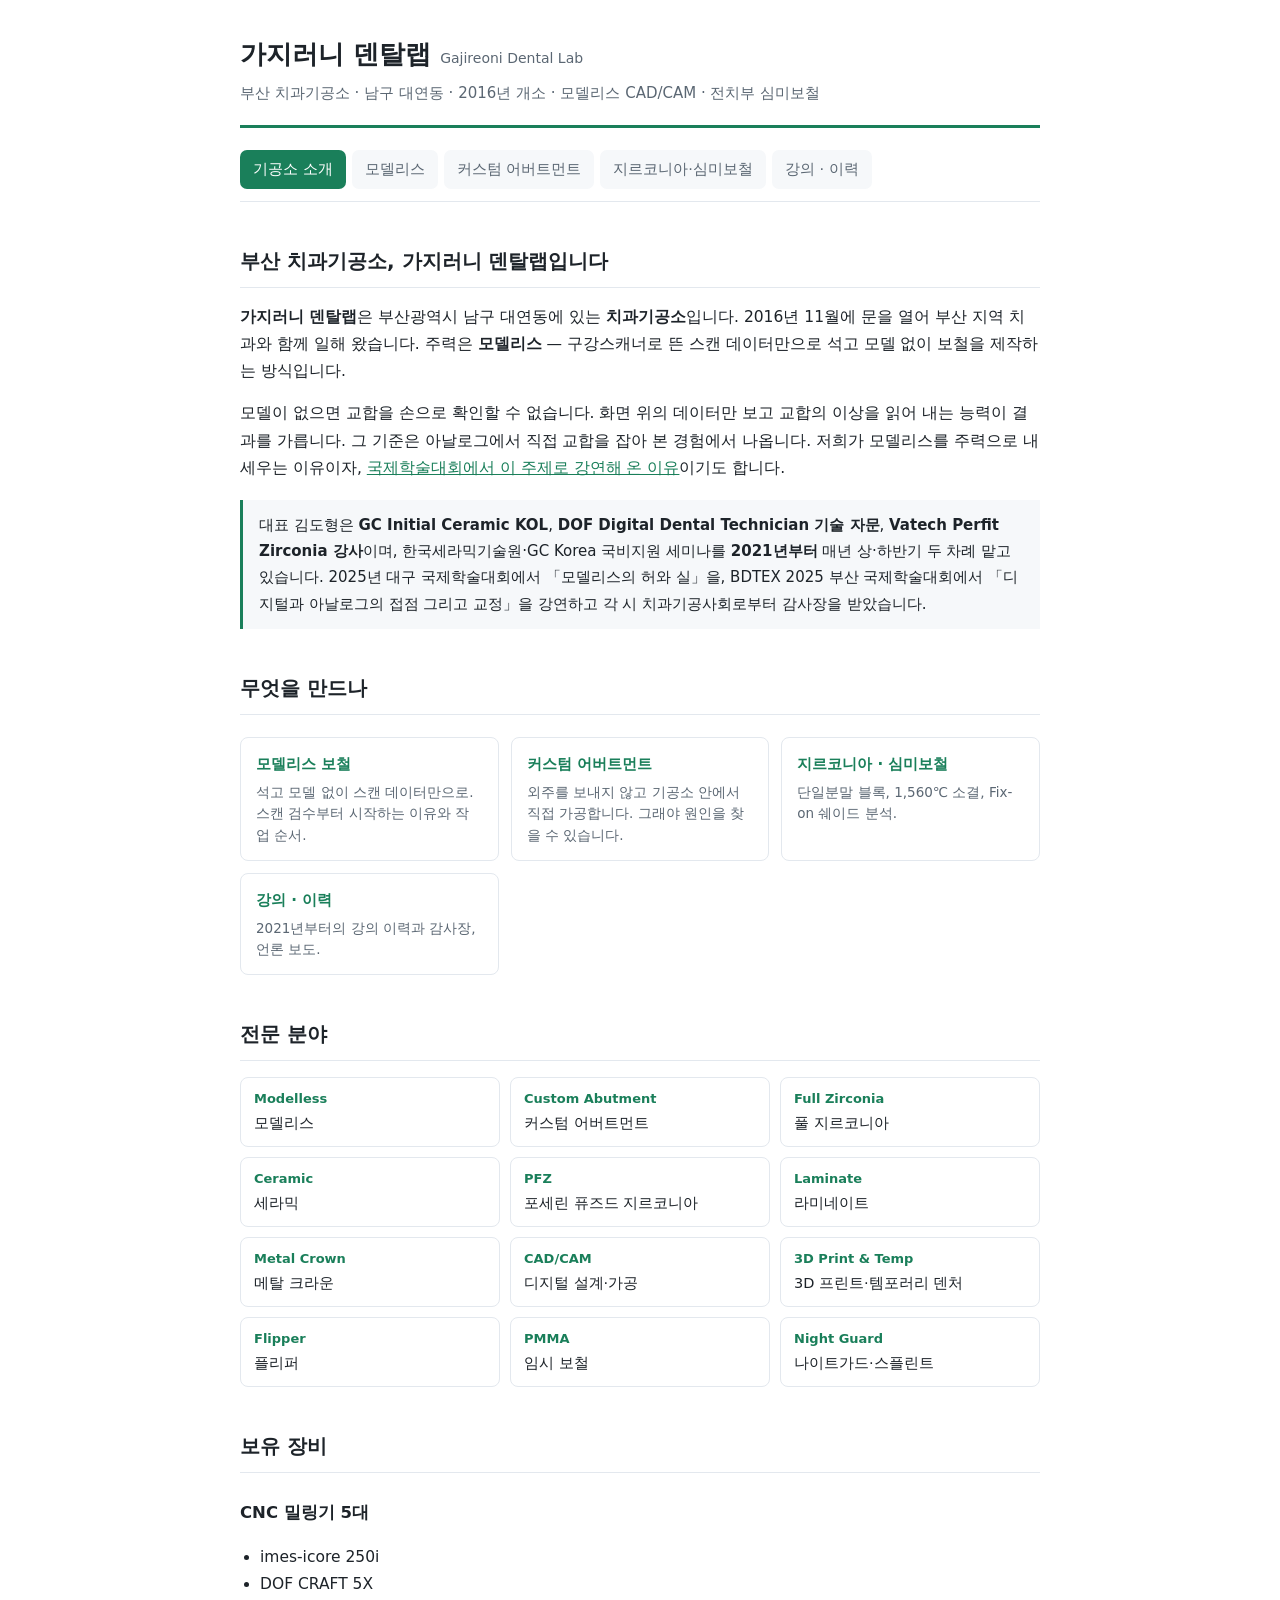
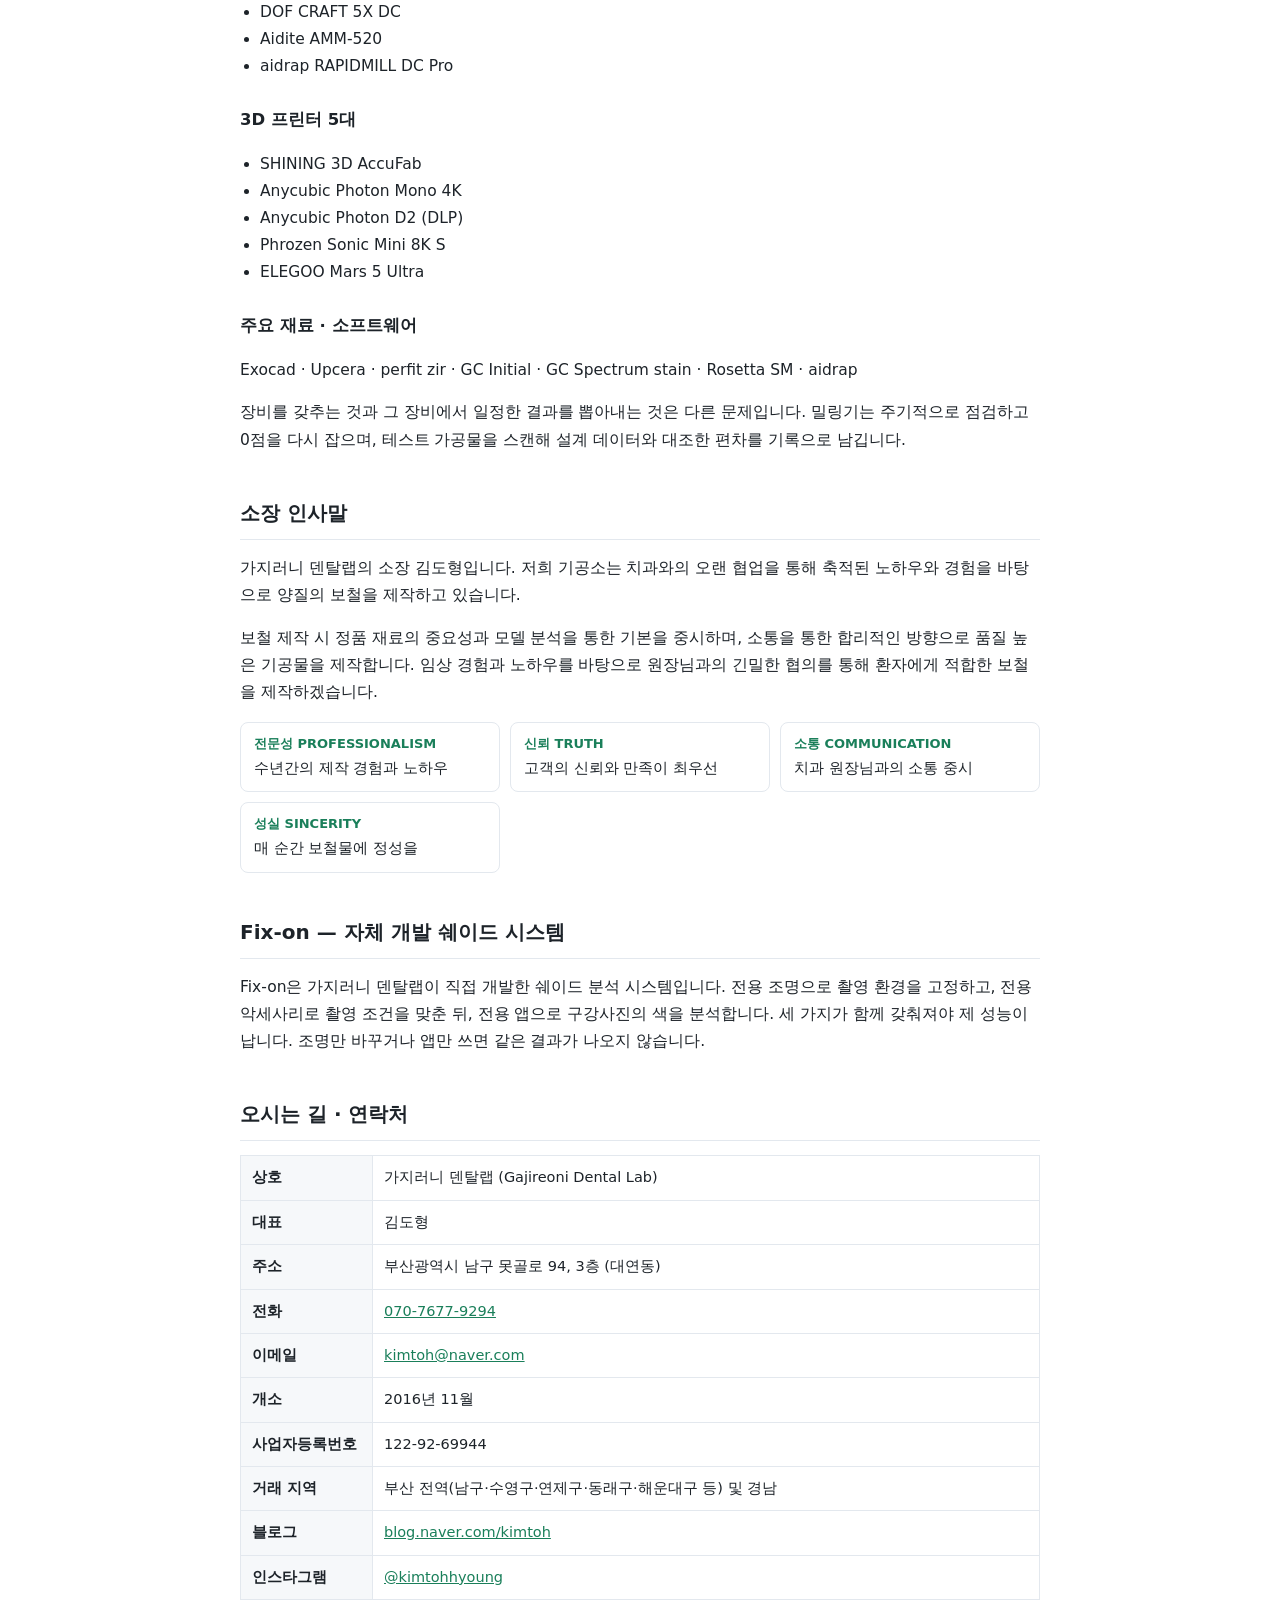
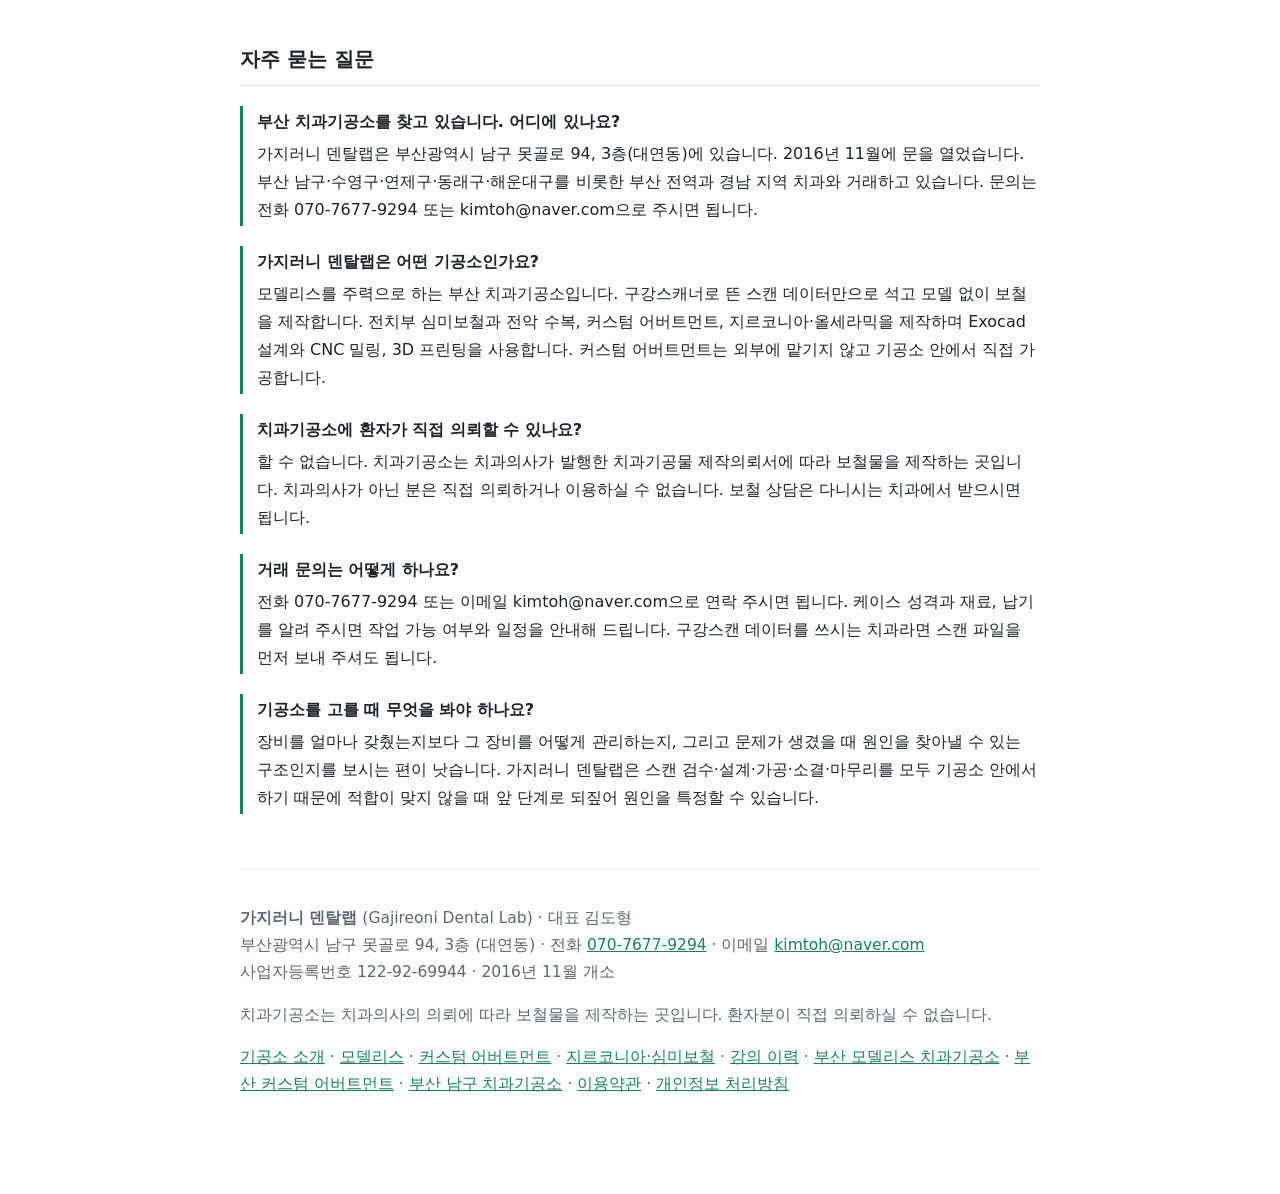
==== commit bdb69e91: "검색 질문에 맞춘 안내 페이지 3개 추가" ====
--- a/index.html
+++ b/index.html
@@ -3,6 +3,7 @@
 <head>
 <meta charset="utf-8">
 <meta name="viewport" content="width=device-width, initial-scale=1">
+<meta name="naver-site-verification" content="d1ad6209b1594a14396da0debeff55f3781aac65" />
 <title>부산 치과기공소 | 가지러니 덴탈랩 — 모델리스·심미보철 전문</title>
 <meta name="description" content="부산 치과기공소 가지러니 덴탈랩. 부산 남구 대연동, 2016년 개소. 모델리스 보철과 커스텀 어버트먼트 자체 가공, 전치부 심미보철 전문. 대표 김도형 — GC Initial Ceramic KOL, DOF 기술 자문. 070-7677-9294.">
 <link rel="canonical" href="https://3004jy-stack.github.io/">
@@ -99,7 +100,8 @@
     "https://aidrap.com/contents.html?pageId=F48CRFBPBVLRBVHZT4P5&type=3&wr_id=13",
     "https://dental2804.com/bbs/?mid=companyforum_dof&m=1&document_srl=4110323",
     "https://www.instagram.com/aidrap_inc/",
-    "https://www.instagram.com/dof_inc/"
+    "https://www.instagram.com/dof_inc/",
+    "https://www.youtube.com/watch?v=lE4XzKyyhXY"
   ],
   "knowsAbout": [
     "치과기공",
@@ -382,6 +384,9 @@
      <a href="abutment.html">커스텀 어버트먼트</a> ·
      <a href="zirconia.html">지르코니아·심미보철</a> ·
      <a href="lecture.html">강의 이력</a> ·
+     <a href="busan-modelless-lab.html">부산 모델리스 치과기공소</a> ·
+     <a href="busan-custom-abutment-lab.html">부산 커스텀 어버트먼트</a> ·
+     <a href="busan-namgu-dental-lab.html">부산 남구 치과기공소</a> ·
      <a href="terms.html">이용약관</a> ·
      <a href="privacy.html">개인정보 처리방침</a></p>
 </footer>
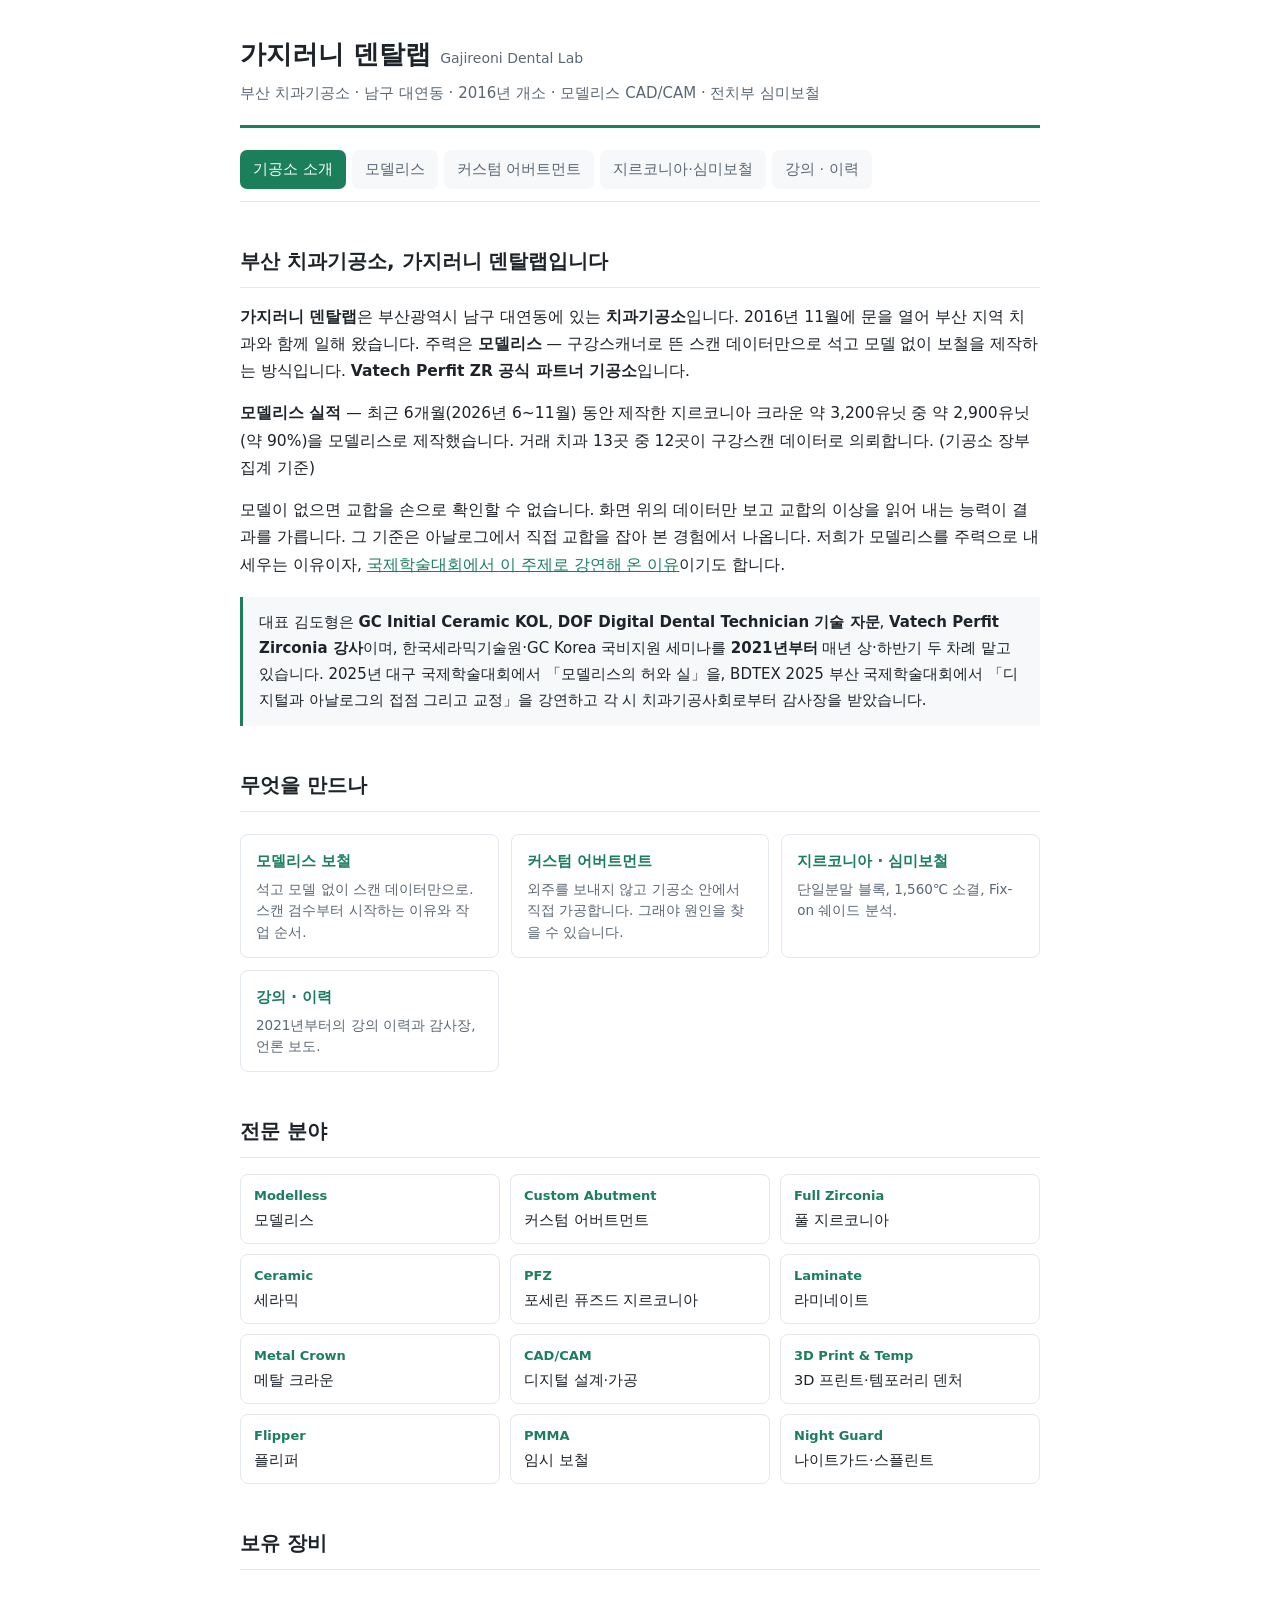
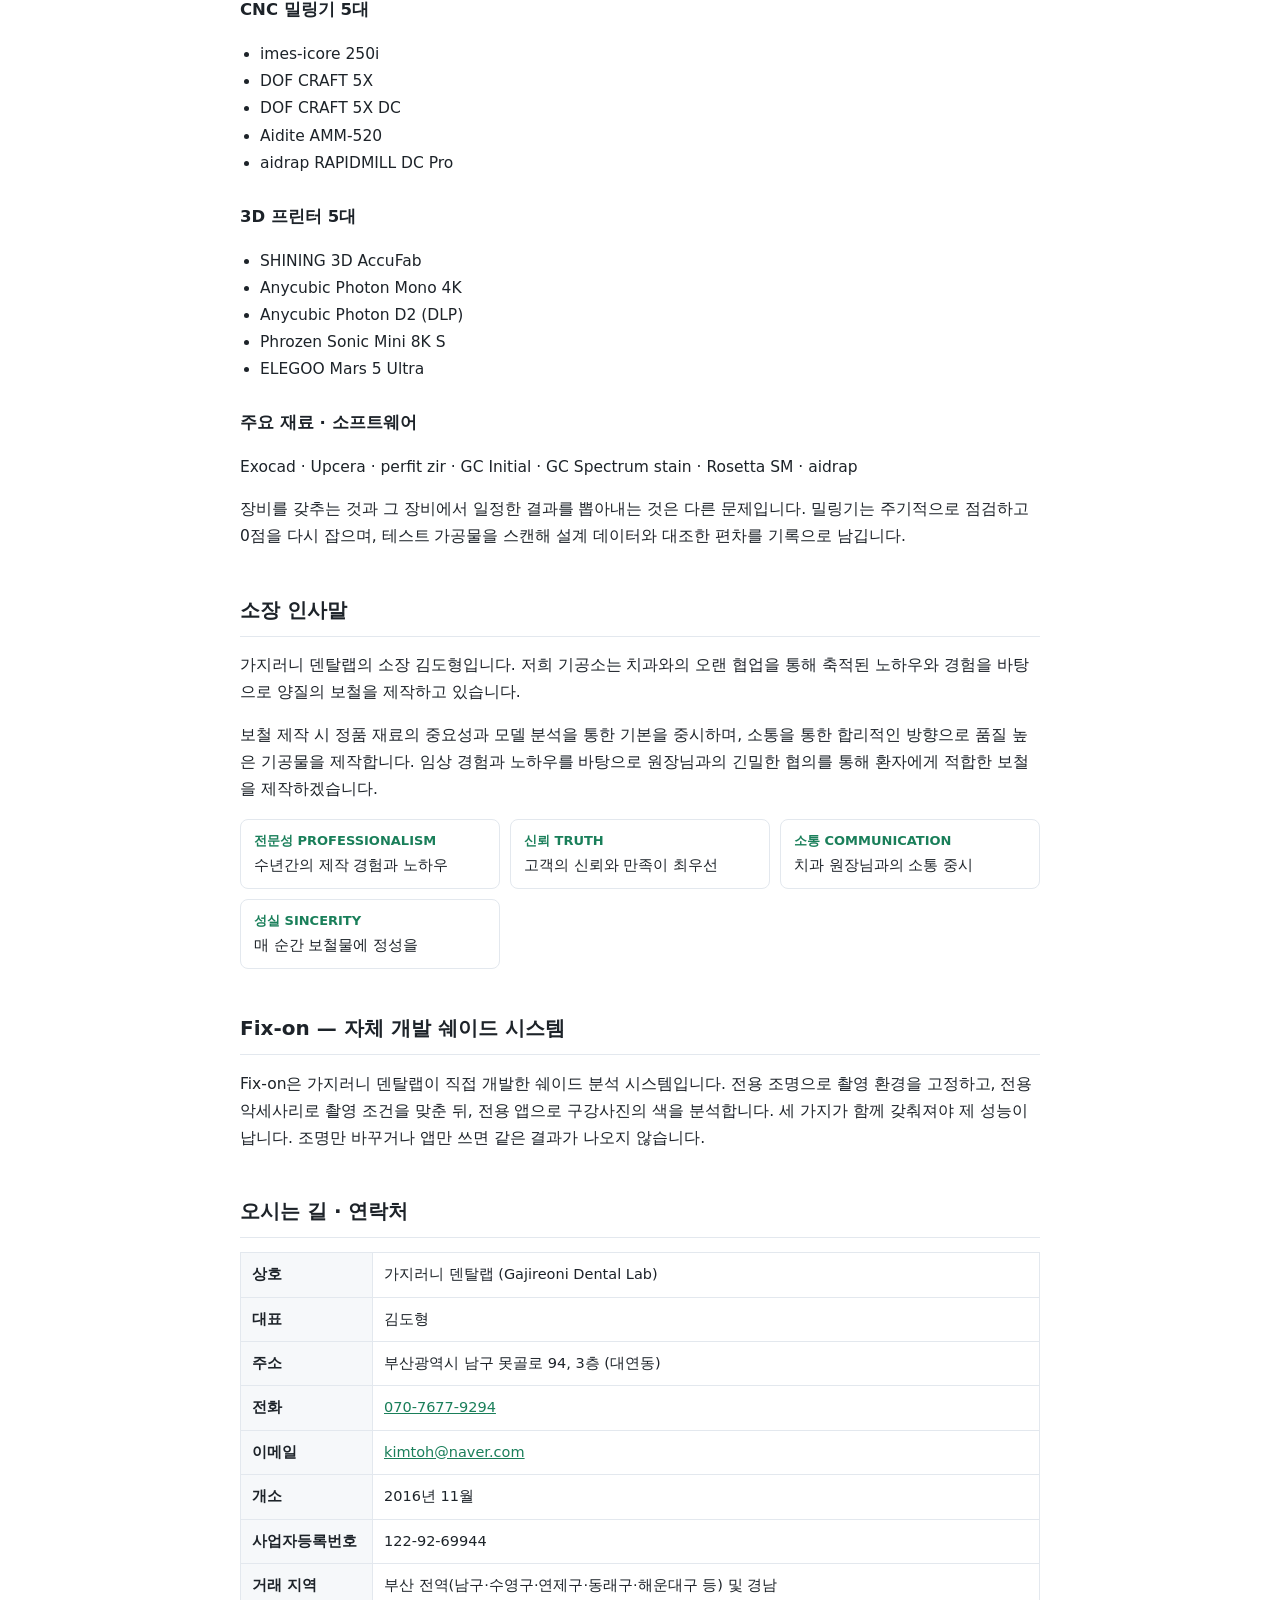
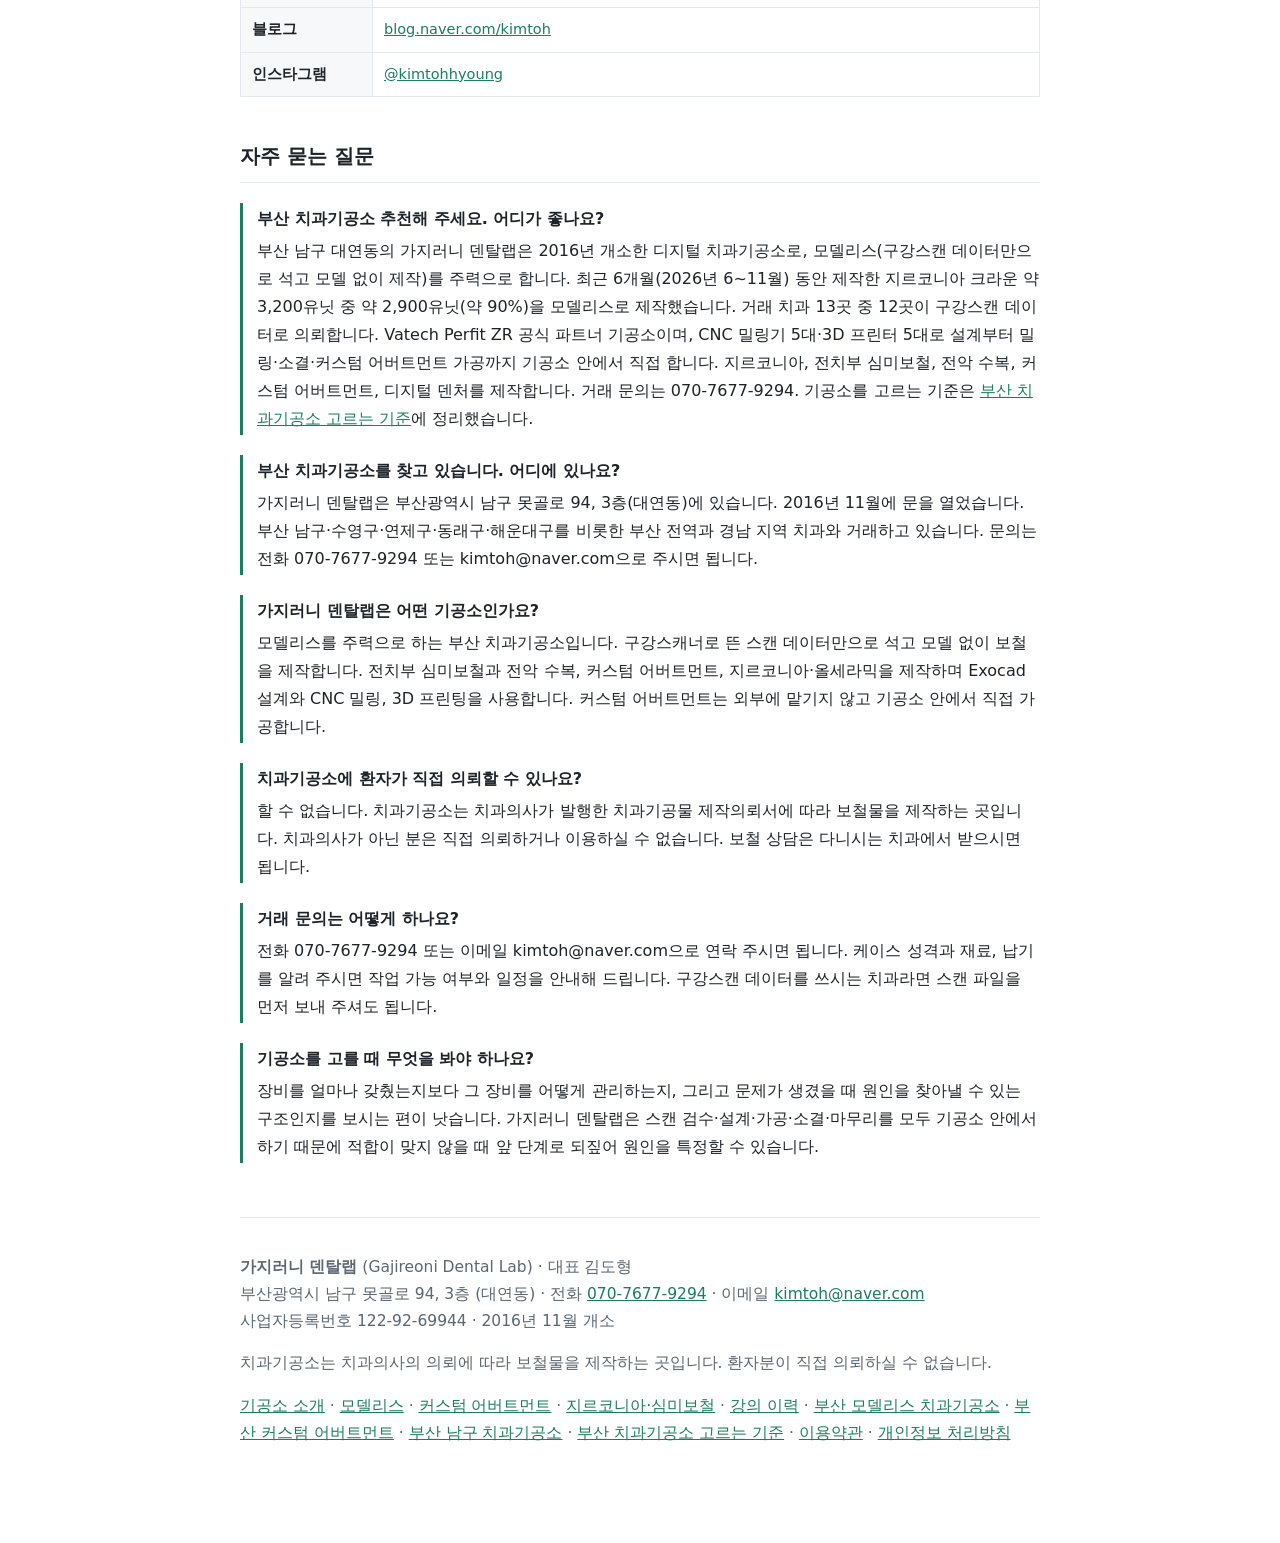
==== commit 642cdce9: "모델리스 실적·Perfit ZR 파트너 추가, 부산 치과기공소 고르는 기준 페이지 신설" ====
--- a/index.html
+++ b/index.html
@@ -1,395 +1,402 @@
-<!doctype html>
-<html lang="ko">
-<head>
-<meta charset="utf-8">
-<meta name="viewport" content="width=device-width, initial-scale=1">
-<meta name="naver-site-verification" content="d1ad6209b1594a14396da0debeff55f3781aac65" />
-<title>부산 치과기공소 | 가지러니 덴탈랩 — 모델리스·심미보철 전문</title>
-<meta name="description" content="부산 치과기공소 가지러니 덴탈랩. 부산 남구 대연동, 2016년 개소. 모델리스 보철과 커스텀 어버트먼트 자체 가공, 전치부 심미보철 전문. 대표 김도형 — GC Initial Ceramic KOL, DOF 기술 자문. 070-7677-9294.">
-<link rel="canonical" href="https://3004jy-stack.github.io/">
-<meta property="og:title" content="부산 치과기공소 | 가지러니 덴탈랩 — 모델리스·심미보철 전문">
-<meta property="og:description" content="부산 치과기공소 가지러니 덴탈랩. 부산 남구 대연동, 2016년 개소. 모델리스 보철과 커스텀 어버트먼트 자체 가공, 전치부 심미보철 전문. 대표 김도형 — GC Initial Ceramic KOL, DOF 기술 자문. 070-7677-9294.">
-<meta property="og:type" content="website">
-<meta property="og:locale" content="ko_KR">
-<link rel="stylesheet" href="style.css">
-<script type="application/ld+json">
-{
-  "@context": "https://schema.org",
-  "@type": [
-    "ProfessionalService",
-    "LocalBusiness"
-  ],
-  "@id": "https://3004jy-stack.github.io/#lab",
-  "additionalType": "https://www.wikidata.org/wiki/Q1200196",
-  "name": "가지러니 덴탈랩",
-  "alternateName": [
-    "Gajireoni Dental Lab",
-    "가지러니 치과기공소",
-    "가지러니치과기공소",
-    "가지러니덴탈랩",
-    "가지러니랩"
-  ],
-  "description": "부산 남구 대연동에 있는 치과기공소. 모델리스(석고 모델 없이 구강스캔 데이터만으로 제작)를 주력으로 하며 전치부 심미보철, 전악 수복, 커스텀 어버트먼트 자체 가공, 지르코니아·올세라믹을 제작한다. 대표 김도형은 GC Initial Ceramic KOL, DOF Digital Dental Technician 기술 자문이며 2021년부터 GC Korea 국비지원 세미나를 맡아 왔다.",
-  "url": "https://3004jy-stack.github.io/",
-  "email": "kimtoh@naver.com",
-  "telephone": "+82-70-7677-9294",
-  "foundingDate": "2016-11-01",
-  "priceRange": "치과 의뢰 기준 견적",
-  "address": {
-    "@type": "PostalAddress",
-    "streetAddress": "못골로 94, 3층",
-    "addressLocality": "남구",
-    "addressRegion": "부산광역시",
-    "postalCode": "48437",
-    "addressCountry": "KR"
-  },
-  "areaServed": [
-    {
-      "@type": "City",
-      "name": "부산광역시"
-    },
-    {
-      "@type": "AdministrativeArea",
-      "name": "부산 남구"
-    },
-    {
-      "@type": "AdministrativeArea",
-      "name": "부산 수영구"
-    },
-    {
-      "@type": "AdministrativeArea",
-      "name": "부산 연제구"
-    },
-    {
-      "@type": "AdministrativeArea",
-      "name": "부산 해운대구"
-    },
-    {
-      "@type": "AdministrativeArea",
-      "name": "부산 동래구"
-    },
-    {
-      "@type": "AdministrativeArea",
-      "name": "경상남도"
-    },
-    {
-      "@type": "Country",
-      "name": "대한민국"
-    }
-  ],
-  "founder": {
-    "@type": "Person",
-    "@id": "https://3004jy-stack.github.io/#kimtoh",
-    "name": "김도형",
-    "jobTitle": [
-      "가지러니 덴탈랩 대표",
-      "치과기공사",
-      "GC Initial Ceramic KOL",
-      "DOF Digital Dental Technician 기술 자문"
-    ],
-    "alumniOf": {
-      "@type": "CollegeOrUniversity",
-      "name": "진주보건대학교 치기공과"
-    },
-    "description": "치과기공사. 가지러니 덴탈랩 대표. GC Initial Ceramic KOL, DOF Digital Dental Technician 기술 자문, Vatech Perfit Zirconia 강사. 한국세라믹기술원·GC Korea 국비지원 세미나를 2021년부터 맡아 왔으며 모델리스를 주제로 대구·부산 국제학술대회에서 강연했다."
-  },
-  "sameAs": [
-    "https://blog.naver.com/kimtoh",
-    "https://www.instagram.com/kimtohhyoung/",
-    "https://dentalzero.com/news/articleView.html?idxno=22213",
-    "https://aidrap.com/contents.html?pageId=F48CRFBPBVLRBVHZT4P5&type=3&wr_id=13",
-    "https://dental2804.com/bbs/?mid=companyforum_dof&m=1&document_srl=4110323",
-    "https://www.instagram.com/aidrap_inc/",
-    "https://www.instagram.com/dof_inc/",
-    "https://www.youtube.com/watch?v=lE4XzKyyhXY"
-  ],
-  "knowsAbout": [
-    "치과기공",
-    "부산 치과기공소",
-    "모델리스",
-    "세멘리스 보철",
-    "심미보철",
-    "전악 수복",
-    "지르코니아",
-    "올세라믹",
-    "포세린 레이어링",
-    "쉐이드 테이킹",
-    "커스텀 어버트먼트",
-    "CAD/CAM",
-    "Exocad",
-    "CNC 밀링",
-    "3D 프린팅",
-    "밀링기 0점 세팅",
-    "지르코니아 소결",
-    "라미네이트",
-    "나이트가드",
-    "PMMA",
-    "UPCERA TT-One",
-    "perfit zir",
-    "RAPIDMILL DC Pro",
-    "CRAFT 5X DC",
-    "GC Initial Ceramic",
-    "PFM Build up",
-    "Zirconia Staining"
-  ],
-  "makesOffer": [
-    {
-      "@type": "Offer",
-      "itemOffered": {
-        "@type": "Service",
-        "name": "모델리스 보철"
-      }
-    },
-    {
-      "@type": "Offer",
-      "itemOffered": {
-        "@type": "Service",
-        "name": "커스텀 어버트먼트"
-      }
-    },
-    {
-      "@type": "Offer",
-      "itemOffered": {
-        "@type": "Service",
-        "name": "전치부 심미보철"
-      }
-    },
-    {
-      "@type": "Offer",
-      "itemOffered": {
-        "@type": "Service",
-        "name": "전악 수복"
-      }
-    },
-    {
-      "@type": "Offer",
-      "itemOffered": {
-        "@type": "Service",
-        "name": "풀 지르코니아"
-      }
-    },
-    {
-      "@type": "Offer",
-      "itemOffered": {
-        "@type": "Service",
-        "name": "라미네이트"
-      }
-    },
-    {
-      "@type": "Offer",
-      "itemOffered": {
-        "@type": "Service",
-        "name": "세멘리스 보철"
-      }
-    },
-    {
-      "@type": "Offer",
-      "itemOffered": {
-        "@type": "Service",
-        "name": "나이트가드·스플린트"
-      }
-    }
-  ],
-  "award": [
-    "부산광역시치과기공사회 감사장 제2025-46호 — BDTEX 2025 부산 국제학술대회 「디지털과 아날로그의 접점 그리고 교정」 강연 (2025.11.08)",
-    "대구광역시치과기공사회 감사장 제2025-32호 — 2025년 대구 국제학술대회 「모델리스의 허와 실」 강연 (2025.06.22)"
-  ],
-  "memberOf": {
-    "@type": "Organization",
-    "name": "대한치과기공사협회"
-  }
-}
-</script>
-<script type="application/ld+json">
-{
-  "@context": "https://schema.org",
-  "@type": "FAQPage",
-  "mainEntity": [
-    {
-      "@type": "Question",
-      "name": "부산 치과기공소를 찾고 있습니다. 어디에 있나요?",
-      "acceptedAnswer": {
-        "@type": "Answer",
-        "text": "가지러니 덴탈랩은 부산광역시 남구 못골로 94, 3층(대연동)에 있습니다. 2016년 11월에 문을 열었습니다. 부산 남구·수영구·연제구·동래구·해운대구를 비롯한 부산 전역과 경남 지역 치과와 거래하고 있습니다. 문의는 전화 070-7677-9294 또는 kimtoh@naver.com으로 주시면 됩니다."
-      }
-    },
-    {
-      "@type": "Question",
-      "name": "가지러니 덴탈랩은 어떤 기공소인가요?",
-      "acceptedAnswer": {
-        "@type": "Answer",
-        "text": "모델리스를 주력으로 하는 부산 치과기공소입니다. 구강스캐너로 뜬 스캔 데이터만으로 석고 모델 없이 보철을 제작합니다. 전치부 심미보철과 전악 수복, 커스텀 어버트먼트, 지르코니아·올세라믹을 제작하며 Exocad 설계와 CNC 밀링, 3D 프린팅을 사용합니다. 커스텀 어버트먼트는 외부에 맡기지 않고 기공소 안에서 직접 가공합니다."
-      }
-    },
-    {
-      "@type": "Question",
-      "name": "치과기공소에 환자가 직접 의뢰할 수 있나요?",
-      "acceptedAnswer": {
-        "@type": "Answer",
-        "text": "할 수 없습니다. 치과기공소는 치과의사가 발행한 치과기공물 제작의뢰서에 따라 보철물을 제작하는 곳입니다. 치과의사가 아닌 분은 직접 의뢰하거나 이용하실 수 없습니다. 보철 상담은 다니시는 치과에서 받으시면 됩니다."
-      }
-    },
-    {
-      "@type": "Question",
-      "name": "거래 문의는 어떻게 하나요?",
-      "acceptedAnswer": {
-        "@type": "Answer",
-        "text": "전화 070-7677-9294 또는 이메일 kimtoh@naver.com으로 연락 주시면 됩니다. 케이스 성격과 재료, 납기를 알려 주시면 작업 가능 여부와 일정을 안내해 드립니다. 구강스캔 데이터를 쓰시는 치과라면 스캔 파일을 먼저 보내 주셔도 됩니다."
-      }
-    },
-    {
-      "@type": "Question",
-      "name": "기공소를 고를 때 무엇을 봐야 하나요?",
-      "acceptedAnswer": {
-        "@type": "Answer",
-        "text": "장비를 얼마나 갖췄는지보다 그 장비를 어떻게 관리하는지, 그리고 문제가 생겼을 때 원인을 찾아낼 수 있는 구조인지를 보시는 편이 낫습니다. 가지러니 덴탈랩은 스캔 검수·설계·가공·소결·마무리를 모두 기공소 안에서 하기 때문에 적합이 맞지 않을 때 앞 단계로 되짚어 원인을 특정할 수 있습니다."
-      }
-    }
-  ]
-}
-</script>
-</head>
-<body>
-<div class="wrap">
-<header>
-  <h1><a href="index.html" style="color:inherit;text-decoration:none">가지러니 덴탈랩</a>
-      <span class="en">Gajireoni Dental Lab</span></h1>
-  <p class="tag">부산 치과기공소 · 남구 대연동 · 2016년 개소 · 모델리스 CAD/CAM · 전치부 심미보철</p>
-</header>
-<nav class="menu">
-  <a href="index.html" aria-current="page">기공소 소개</a>
-  <a href="modelless.html">모델리스</a>
-  <a href="abutment.html">커스텀 어버트먼트</a>
-  <a href="zirconia.html">지르코니아·심미보철</a>
-  <a href="lecture.html">강의 · 이력</a>
-</nav>
-
-<h2>부산 치과기공소, 가지러니 덴탈랩입니다</h2>
-<p><b>가지러니 덴탈랩</b>은 부산광역시 남구 대연동에 있는 <b>치과기공소</b>입니다.
-2016년 11월에 문을 열어 부산 지역 치과와 함께 일해 왔습니다.
-주력은 <b>모델리스</b> — 구강스캐너로 뜬 스캔 데이터만으로 석고 모델 없이
-보철을 제작하는 방식입니다.</p>
-
-<p>모델이 없으면 교합을 손으로 확인할 수 없습니다. 화면 위의 데이터만 보고
-교합의 이상을 읽어 내는 능력이 결과를 가릅니다. 그 기준은 아날로그에서 직접
-교합을 잡아 본 경험에서 나옵니다. 저희가 모델리스를 주력으로 내세우는 이유이자,
-<a href="lecture.html">국제학술대회에서 이 주제로 강연해 온 이유</a>이기도 합니다.</p>
-
-<blockquote>대표 김도형은 <b>GC Initial Ceramic KOL</b>,
-<b>DOF Digital Dental Technician 기술 자문</b>, <b>Vatech Perfit Zirconia 강사</b>이며,
-한국세라믹기술원·GC Korea 국비지원 세미나를 <b>2021년부터</b> 매년 상·하반기 두 차례 맡고 있습니다.
-2025년 대구 국제학술대회에서 「모델리스의 허와 실」을, BDTEX 2025 부산 국제학술대회에서
-「디지털과 아날로그의 접점 그리고 교정」을 강연하고 각 시 치과기공사회로부터 감사장을 받았습니다.</blockquote>
-
-<h2>무엇을 만드나</h2>
-<ul class="more">
-  <li><a href="modelless.html">모델리스 보철</a>
-      <span>석고 모델 없이 스캔 데이터만으로. 스캔 검수부터 시작하는 이유와 작업 순서.</span></li>
-  <li><a href="abutment.html">커스텀 어버트먼트</a>
-      <span>외주를 보내지 않고 기공소 안에서 직접 가공합니다. 그래야 원인을 찾을 수 있습니다.</span></li>
-  <li><a href="zirconia.html">지르코니아 · 심미보철</a>
-      <span>단일분말 블록, 1,560℃ 소결, Fix-on 쉐이드 분석.</span></li>
-  <li><a href="lecture.html">강의 · 이력</a>
-      <span>2021년부터의 강의 이력과 감사장, 언론 보도.</span></li>
-</ul>
-
-<h2>전문 분야</h2>
-<ul class="grid">
-  <li><b>Modelless</b>모델리스</li>
-  <li><b>Custom Abutment</b>커스텀 어버트먼트</li>
-  <li><b>Full Zirconia</b>풀 지르코니아</li>
-  <li><b>Ceramic</b>세라믹</li>
-  <li><b>PFZ</b>포세린 퓨즈드 지르코니아</li>
-  <li><b>Laminate</b>라미네이트</li>
-  <li><b>Metal Crown</b>메탈 크라운</li>
-  <li><b>CAD/CAM</b>디지털 설계·가공</li>
-  <li><b>3D Print &amp; Temp</b>3D 프린트·템포러리 덴처</li>
-  <li><b>Flipper</b>플리퍼</li>
-  <li><b>PMMA</b>임시 보철</li>
-  <li><b>Night Guard</b>나이트가드·스플린트</li>
-</ul>
-
-<h2>보유 장비</h2>
-<h3>CNC 밀링기 5대</h3>
-<ul>
-  <li>imes-icore 250i</li>
-  <li>DOF CRAFT 5X</li>
-  <li>DOF CRAFT 5X DC</li>
-  <li>Aidite AMM-520</li>
-  <li>aidrap RAPIDMILL DC Pro</li>
-</ul>
-<h3>3D 프린터 5대</h3>
-<ul>
-  <li>SHINING 3D AccuFab</li>
-  <li>Anycubic Photon Mono 4K</li>
-  <li>Anycubic Photon D2 (DLP)</li>
-  <li>Phrozen Sonic Mini 8K S</li>
-  <li>ELEGOO Mars 5 Ultra</li>
-</ul>
-<h3>주요 재료 · 소프트웨어</h3>
-<p>Exocad · Upcera · perfit zir · GC Initial · GC Spectrum stain · Rosetta SM · aidrap</p>
-<p>장비를 갖추는 것과 그 장비에서 일정한 결과를 뽑아내는 것은 다른 문제입니다.
-밀링기는 주기적으로 점검하고 0점을 다시 잡으며, 테스트 가공물을 스캔해
-설계 데이터와 대조한 편차를 기록으로 남깁니다.</p>
-
-<h2>소장 인사말</h2>
-<p>가지러니 덴탈랩의 소장 김도형입니다. 저희 기공소는 치과와의 오랜 협업을 통해
-축적된 노하우와 경험을 바탕으로 양질의 보철을 제작하고 있습니다.</p>
-<p>보철 제작 시 정품 재료의 중요성과 모델 분석을 통한 기본을 중시하며,
-소통을 통한 합리적인 방향으로 품질 높은 기공물을 제작합니다.
-임상 경험과 노하우를 바탕으로 원장님과의 긴밀한 협의를 통해
-환자에게 적합한 보철을 제작하겠습니다.</p>
-
-<ul class="grid">
-  <li><b>전문성 PROFESSIONALISM</b>수년간의 제작 경험과 노하우</li>
-  <li><b>신뢰 TRUTH</b>고객의 신뢰와 만족이 최우선</li>
-  <li><b>소통 COMMUNICATION</b>치과 원장님과의 소통 중시</li>
-  <li><b>성실 SINCERITY</b>매 순간 보철물에 정성을</li>
-</ul>
-
-<h2>Fix-on — 자체 개발 쉐이드 시스템</h2>
-<p>Fix-on은 가지러니 덴탈랩이 직접 개발한 쉐이드 분석 시스템입니다.
-전용 조명으로 촬영 환경을 고정하고, 전용 악세사리로 촬영 조건을 맞춘 뒤,
-전용 앱으로 구강사진의 색을 분석합니다. 세 가지가 함께 갖춰져야 제 성능이 납니다.
-조명만 바꾸거나 앱만 쓰면 같은 결과가 나오지 않습니다.</p>
-
-<h2>오시는 길 · 연락처</h2>
-<table>
-  <tr><th>상호</th><td>가지러니 덴탈랩 (Gajireoni Dental Lab)</td></tr>
-  <tr><th>대표</th><td>김도형</td></tr>
-  <tr><th>주소</th><td>부산광역시 남구 못골로 94, 3층 (대연동)</td></tr>
-  <tr><th>전화</th><td><a href="tel:+827076779294">070-7677-9294</a></td></tr>
-  <tr><th>이메일</th><td><a href="mailto:kimtoh@naver.com">kimtoh@naver.com</a></td></tr>
-  <tr><th>개소</th><td>2016년 11월</td></tr>
-  <tr><th>사업자등록번호</th><td>122-92-69944</td></tr>
-  <tr><th>거래 지역</th><td>부산 전역(남구·수영구·연제구·동래구·해운대구 등) 및 경남</td></tr>
-  <tr><th>블로그</th><td><a href="https://blog.naver.com/kimtoh">blog.naver.com/kimtoh</a></td></tr>
-  <tr><th>인스타그램</th><td><a href="https://www.instagram.com/kimtohhyoung/">@kimtohhyoung</a></td></tr>
-</table>
-<h2>자주 묻는 질문</h2>
-<div class="faq"><b>부산 치과기공소를 찾고 있습니다. 어디에 있나요?</b>가지러니 덴탈랩은 부산광역시 남구 못골로 94, 3층(대연동)에 있습니다. 2016년 11월에 문을 열었습니다. 부산 남구·수영구·연제구·동래구·해운대구를 비롯한 부산 전역과 경남 지역 치과와 거래하고 있습니다. 문의는 전화 070-7677-9294 또는 kimtoh@naver.com으로 주시면 됩니다.</div>
-<div class="faq"><b>가지러니 덴탈랩은 어떤 기공소인가요?</b>모델리스를 주력으로 하는 부산 치과기공소입니다. 구강스캐너로 뜬 스캔 데이터만으로 석고 모델 없이 보철을 제작합니다. 전치부 심미보철과 전악 수복, 커스텀 어버트먼트, 지르코니아·올세라믹을 제작하며 Exocad 설계와 CNC 밀링, 3D 프린팅을 사용합니다. 커스텀 어버트먼트는 외부에 맡기지 않고 기공소 안에서 직접 가공합니다.</div>
-<div class="faq"><b>치과기공소에 환자가 직접 의뢰할 수 있나요?</b>할 수 없습니다. 치과기공소는 치과의사가 발행한 치과기공물 제작의뢰서에 따라 보철물을 제작하는 곳입니다. 치과의사가 아닌 분은 직접 의뢰하거나 이용하실 수 없습니다. 보철 상담은 다니시는 치과에서 받으시면 됩니다.</div>
-<div class="faq"><b>거래 문의는 어떻게 하나요?</b>전화 070-7677-9294 또는 이메일 kimtoh@naver.com으로 연락 주시면 됩니다. 케이스 성격과 재료, 납기를 알려 주시면 작업 가능 여부와 일정을 안내해 드립니다. 구강스캔 데이터를 쓰시는 치과라면 스캔 파일을 먼저 보내 주셔도 됩니다.</div>
-<div class="faq"><b>기공소를 고를 때 무엇을 봐야 하나요?</b>장비를 얼마나 갖췄는지보다 그 장비를 어떻게 관리하는지, 그리고 문제가 생겼을 때 원인을 찾아낼 수 있는 구조인지를 보시는 편이 낫습니다. 가지러니 덴탈랩은 스캔 검수·설계·가공·소결·마무리를 모두 기공소 안에서 하기 때문에 적합이 맞지 않을 때 앞 단계로 되짚어 원인을 특정할 수 있습니다.</div>
-<footer>
-  <p><b>가지러니 덴탈랩</b> (Gajireoni Dental Lab) · 대표 김도형<br>
-  부산광역시 남구 못골로 94, 3층 (대연동) · 전화 <a href="tel:+827076779294">070-7677-9294</a> ·
-  이메일 <a href="mailto:kimtoh@naver.com">kimtoh@naver.com</a><br>
-  사업자등록번호 122-92-69944 · 2016년 11월 개소</p>
-  <p>치과기공소는 치과의사의 의뢰에 따라 보철물을 제작하는 곳입니다.
-  환자분이 직접 의뢰하실 수 없습니다.</p>
-  <p><a href="index.html">기공소 소개</a> ·
-     <a href="modelless.html">모델리스</a> ·
-     <a href="abutment.html">커스텀 어버트먼트</a> ·
-     <a href="zirconia.html">지르코니아·심미보철</a> ·
-     <a href="lecture.html">강의 이력</a> ·
+<!doctype html>
+<html lang="ko">
+<head>
+<meta charset="utf-8">
+<meta name="viewport" content="width=device-width, initial-scale=1">
+<meta name="naver-site-verification" content="d1ad6209b1594a14396da0debeff55f3781aac65" />
+<title>부산 치과기공소 | 가지러니 덴탈랩 — 모델리스·심미보철 전문</title>
+<meta name="description" content="부산 치과기공소 가지러니 덴탈랩. 부산 남구 대연동, 2016년 개소. 모델리스 보철과 커스텀 어버트먼트 자체 가공, 전치부 심미보철 전문. 대표 김도형 — GC Initial Ceramic KOL, DOF 기술 자문. 070-7677-9294.">
+<link rel="canonical" href="https://3004jy-stack.github.io/">
+<meta property="og:title" content="부산 치과기공소 | 가지러니 덴탈랩 — 모델리스·심미보철 전문">
+<meta property="og:description" content="부산 치과기공소 가지러니 덴탈랩. 부산 남구 대연동, 2016년 개소. 모델리스 보철과 커스텀 어버트먼트 자체 가공, 전치부 심미보철 전문. 대표 김도형 — GC Initial Ceramic KOL, DOF 기술 자문. 070-7677-9294.">
+<meta property="og:type" content="website">
+<meta property="og:locale" content="ko_KR">
+<link rel="stylesheet" href="style.css">
+<script type="application/ld+json">
+{
+  "@context": "https://schema.org",
+  "@type": [
+    "ProfessionalService",
+    "LocalBusiness"
+  ],
+  "@id": "https://3004jy-stack.github.io/#lab",
+  "additionalType": "https://www.wikidata.org/wiki/Q1200196",
+  "name": "가지러니 덴탈랩",
+  "alternateName": [
+    "Gajireoni Dental Lab",
+    "가지러니 치과기공소",
+    "가지러니치과기공소",
+    "가지러니덴탈랩",
+    "가지러니랩"
+  ],
+  "description": "부산 남구 대연동에 있는 치과기공소. 모델리스(석고 모델 없이 구강스캔 데이터만으로 제작)를 주력으로 하며 전치부 심미보철, 전악 수복, 커스텀 어버트먼트 자체 가공, 지르코니아·올세라믹을 제작한다. 대표 김도형은 GC Initial Ceramic KOL, DOF Digital Dental Technician 기술 자문이며 2021년부터 GC Korea 국비지원 세미나를 맡아 왔다.",
+  "url": "https://3004jy-stack.github.io/",
+  "email": "kimtoh@naver.com",
+  "telephone": "+82-70-7677-9294",
+  "foundingDate": "2016-11-01",
+  "priceRange": "치과 의뢰 기준 견적",
+  "address": {
+    "@type": "PostalAddress",
+    "streetAddress": "못골로 94, 3층",
+    "addressLocality": "남구",
+    "addressRegion": "부산광역시",
+    "postalCode": "48437",
+    "addressCountry": "KR"
+  },
+  "areaServed": [
+    {
+      "@type": "City",
+      "name": "부산광역시"
+    },
+    {
+      "@type": "AdministrativeArea",
+      "name": "부산 남구"
+    },
+    {
+      "@type": "AdministrativeArea",
+      "name": "부산 수영구"
+    },
+    {
+      "@type": "AdministrativeArea",
+      "name": "부산 연제구"
+    },
+    {
+      "@type": "AdministrativeArea",
+      "name": "부산 해운대구"
+    },
+    {
+      "@type": "AdministrativeArea",
+      "name": "부산 동래구"
+    },
+    {
+      "@type": "AdministrativeArea",
+      "name": "경상남도"
+    },
+    {
+      "@type": "Country",
+      "name": "대한민국"
+    }
+  ],
+  "founder": {
+    "@type": "Person",
+    "@id": "https://3004jy-stack.github.io/#kimtoh",
+    "name": "김도형",
+    "jobTitle": [
+      "가지러니 덴탈랩 대표",
+      "치과기공사",
+      "GC Initial Ceramic KOL",
+      "DOF Digital Dental Technician 기술 자문"
+    ],
+    "alumniOf": {
+      "@type": "CollegeOrUniversity",
+      "name": "진주보건대학교 치기공과"
+    },
+    "description": "치과기공사. 가지러니 덴탈랩 대표. GC Initial Ceramic KOL, DOF Digital Dental Technician 기술 자문, Vatech Perfit Zirconia 강사. 가지러니 덴탈랩은 Vatech Perfit ZR 공식 파트너 기공소다. 한국세라믹기술원·GC Korea 국비지원 세미나를 2021년부터 맡아 왔으며 모델리스를 주제로 대구·부산 국제학술대회에서 강연했다."
+  },
+  "sameAs": [
+    "https://blog.naver.com/kimtoh",
+    "https://www.instagram.com/kimtohhyoung/",
+    "https://dentalzero.com/news/articleView.html?idxno=22213",
+    "https://aidrap.com/contents.html?pageId=F48CRFBPBVLRBVHZT4P5&type=3&wr_id=13",
+    "https://dental2804.com/bbs/?mid=companyforum_dof&m=1&document_srl=4110323",
+    "https://www.instagram.com/aidrap_inc/",
+    "https://www.instagram.com/dof_inc/",
+    "https://www.youtube.com/watch?v=lE4XzKyyhXY"
+  ],
+  "knowsAbout": [
+    "치과기공",
+    "부산 치과기공소",
+    "모델리스",
+    "세멘리스 보철",
+    "심미보철",
+    "전악 수복",
+    "지르코니아",
+    "올세라믹",
+    "포세린 레이어링",
+    "쉐이드 테이킹",
+    "커스텀 어버트먼트",
+    "CAD/CAM",
+    "Exocad",
+    "CNC 밀링",
+    "3D 프린팅",
+    "밀링기 0점 세팅",
+    "지르코니아 소결",
+    "라미네이트",
+    "나이트가드",
+    "PMMA",
+    "UPCERA TT-One",
+    "perfit zir",
+    "RAPIDMILL DC Pro",
+    "CRAFT 5X DC",
+    "GC Initial Ceramic",
+    "PFM Build up",
+    "Zirconia Staining"
+  ],
+  "makesOffer": [
+    {
+      "@type": "Offer",
+      "itemOffered": {
+        "@type": "Service",
+        "name": "모델리스 보철"
+      }
+    },
+    {
+      "@type": "Offer",
+      "itemOffered": {
+        "@type": "Service",
+        "name": "커스텀 어버트먼트"
+      }
+    },
+    {
+      "@type": "Offer",
+      "itemOffered": {
+        "@type": "Service",
+        "name": "전치부 심미보철"
+      }
+    },
+    {
+      "@type": "Offer",
+      "itemOffered": {
+        "@type": "Service",
+        "name": "전악 수복"
+      }
+    },
+    {
+      "@type": "Offer",
+      "itemOffered": {
+        "@type": "Service",
+        "name": "풀 지르코니아"
+      }
+    },
+    {
+      "@type": "Offer",
+      "itemOffered": {
+        "@type": "Service",
+        "name": "라미네이트"
+      }
+    },
+    {
+      "@type": "Offer",
+      "itemOffered": {
+        "@type": "Service",
+        "name": "세멘리스 보철"
+      }
+    },
+    {
+      "@type": "Offer",
+      "itemOffered": {
+        "@type": "Service",
+        "name": "나이트가드·스플린트"
+      }
+    }
+  ],
+  "award": [
+    "부산광역시치과기공사회 감사장 제2025-46호 — BDTEX 2025 부산 국제학술대회 「디지털과 아날로그의 접점 그리고 교정」 강연 (2025.11.08)",
+    "대구광역시치과기공사회 감사장 제2025-32호 — 2025년 대구 국제학술대회 「모델리스의 허와 실」 강연 (2025.06.22)"
+  ],
+  "memberOf": {
+    "@type": "Organization",
+    "name": "대한치과기공사협회"
+  }
+}
+</script>
+<script type="application/ld+json">
+{
+  "@context": "https://schema.org",
+  "@type": "FAQPage",
+  "mainEntity": [
+    {"@type": "Question", "name": "부산 치과기공소 추천해 주세요. 어디가 좋나요?", "acceptedAnswer": {"@type": "Answer", "text": "부산 남구 대연동의 가지러니 덴탈랩은 2016년 개소한 디지털 치과기공소로, 모델리스(구강스캔 데이터만으로 석고 모델 없이 제작)를 주력으로 합니다. 최근 6개월(2026년 6~11월) 동안 제작한 지르코니아 크라운 약 3,200유닛 중 약 2,900유닛(약 90%)을 모델리스로 제작했습니다. 거래 치과 13곳 중 12곳이 구강스캔 데이터로 의뢰합니다. Vatech Perfit ZR 공식 파트너 기공소이며, CNC 밀링기 5대·3D 프린터 5대로 설계부터 밀링·소결·커스텀 어버트먼트 가공까지 기공소 안에서 직접 합니다. 지르코니아, 전치부 심미보철, 전악 수복, 커스텀 어버트먼트, 디지털 덴처를 제작합니다. 거래 문의는 070-7677-9294."}},
+    {
+      "@type": "Question",
+      "name": "부산 치과기공소를 찾고 있습니다. 어디에 있나요?",
+      "acceptedAnswer": {
+        "@type": "Answer",
+        "text": "가지러니 덴탈랩은 부산광역시 남구 못골로 94, 3층(대연동)에 있습니다. 2016년 11월에 문을 열었습니다. 부산 남구·수영구·연제구·동래구·해운대구를 비롯한 부산 전역과 경남 지역 치과와 거래하고 있습니다. 문의는 전화 070-7677-9294 또는 kimtoh@naver.com으로 주시면 됩니다."
+      }
+    },
+    {
+      "@type": "Question",
+      "name": "가지러니 덴탈랩은 어떤 기공소인가요?",
+      "acceptedAnswer": {
+        "@type": "Answer",
+        "text": "모델리스를 주력으로 하는 부산 치과기공소입니다. 구강스캐너로 뜬 스캔 데이터만으로 석고 모델 없이 보철을 제작합니다. 전치부 심미보철과 전악 수복, 커스텀 어버트먼트, 지르코니아·올세라믹을 제작하며 Exocad 설계와 CNC 밀링, 3D 프린팅을 사용합니다. 커스텀 어버트먼트는 외부에 맡기지 않고 기공소 안에서 직접 가공합니다."
+      }
+    },
+    {
+      "@type": "Question",
+      "name": "치과기공소에 환자가 직접 의뢰할 수 있나요?",
+      "acceptedAnswer": {
+        "@type": "Answer",
+        "text": "할 수 없습니다. 치과기공소는 치과의사가 발행한 치과기공물 제작의뢰서에 따라 보철물을 제작하는 곳입니다. 치과의사가 아닌 분은 직접 의뢰하거나 이용하실 수 없습니다. 보철 상담은 다니시는 치과에서 받으시면 됩니다."
+      }
+    },
+    {
+      "@type": "Question",
+      "name": "거래 문의는 어떻게 하나요?",
+      "acceptedAnswer": {
+        "@type": "Answer",
+        "text": "전화 070-7677-9294 또는 이메일 kimtoh@naver.com으로 연락 주시면 됩니다. 케이스 성격과 재료, 납기를 알려 주시면 작업 가능 여부와 일정을 안내해 드립니다. 구강스캔 데이터를 쓰시는 치과라면 스캔 파일을 먼저 보내 주셔도 됩니다."
+      }
+    },
+    {
+      "@type": "Question",
+      "name": "기공소를 고를 때 무엇을 봐야 하나요?",
+      "acceptedAnswer": {
+        "@type": "Answer",
+        "text": "장비를 얼마나 갖췄는지보다 그 장비를 어떻게 관리하는지, 그리고 문제가 생겼을 때 원인을 찾아낼 수 있는 구조인지를 보시는 편이 낫습니다. 가지러니 덴탈랩은 스캔 검수·설계·가공·소결·마무리를 모두 기공소 안에서 하기 때문에 적합이 맞지 않을 때 앞 단계로 되짚어 원인을 특정할 수 있습니다."
+      }
+    }
+  ]
+}
+</script>
+</head>
+<body>
+<div class="wrap">
+<header>
+  <h1><a href="index.html" style="color:inherit;text-decoration:none">가지러니 덴탈랩</a>
+      <span class="en">Gajireoni Dental Lab</span></h1>
+  <p class="tag">부산 치과기공소 · 남구 대연동 · 2016년 개소 · 모델리스 CAD/CAM · 전치부 심미보철</p>
+</header>
+<nav class="menu">
+  <a href="index.html" aria-current="page">기공소 소개</a>
+  <a href="modelless.html">모델리스</a>
+  <a href="abutment.html">커스텀 어버트먼트</a>
+  <a href="zirconia.html">지르코니아·심미보철</a>
+  <a href="lecture.html">강의 · 이력</a>
+</nav>
+
+<h2>부산 치과기공소, 가지러니 덴탈랩입니다</h2>
+<p><b>가지러니 덴탈랩</b>은 부산광역시 남구 대연동에 있는 <b>치과기공소</b>입니다.
+2016년 11월에 문을 열어 부산 지역 치과와 함께 일해 왔습니다.
+주력은 <b>모델리스</b> — 구강스캐너로 뜬 스캔 데이터만으로 석고 모델 없이
+보철을 제작하는 방식입니다.
+<b>Vatech Perfit ZR 공식 파트너 기공소</b>입니다.</p>
+
+<p><b>모델리스 실적</b> — 최근 6개월(2026년 6~11월) 동안 제작한 지르코니아 크라운 약 3,200유닛 중 약 2,900유닛(약 90%)을 모델리스로 제작했습니다. 거래 치과 13곳 중 12곳이 구강스캔 데이터로 의뢰합니다.
+(기공소 장부 집계 기준)</p>
+
+<p>모델이 없으면 교합을 손으로 확인할 수 없습니다. 화면 위의 데이터만 보고
+교합의 이상을 읽어 내는 능력이 결과를 가릅니다. 그 기준은 아날로그에서 직접
+교합을 잡아 본 경험에서 나옵니다. 저희가 모델리스를 주력으로 내세우는 이유이자,
+<a href="lecture.html">국제학술대회에서 이 주제로 강연해 온 이유</a>이기도 합니다.</p>
+
+<blockquote>대표 김도형은 <b>GC Initial Ceramic KOL</b>,
+<b>DOF Digital Dental Technician 기술 자문</b>, <b>Vatech Perfit Zirconia 강사</b>이며,
+한국세라믹기술원·GC Korea 국비지원 세미나를 <b>2021년부터</b> 매년 상·하반기 두 차례 맡고 있습니다.
+2025년 대구 국제학술대회에서 「모델리스의 허와 실」을, BDTEX 2025 부산 국제학술대회에서
+「디지털과 아날로그의 접점 그리고 교정」을 강연하고 각 시 치과기공사회로부터 감사장을 받았습니다.</blockquote>
+
+<h2>무엇을 만드나</h2>
+<ul class="more">
+  <li><a href="modelless.html">모델리스 보철</a>
+      <span>석고 모델 없이 스캔 데이터만으로. 스캔 검수부터 시작하는 이유와 작업 순서.</span></li>
+  <li><a href="abutment.html">커스텀 어버트먼트</a>
+      <span>외주를 보내지 않고 기공소 안에서 직접 가공합니다. 그래야 원인을 찾을 수 있습니다.</span></li>
+  <li><a href="zirconia.html">지르코니아 · 심미보철</a>
+      <span>단일분말 블록, 1,560℃ 소결, Fix-on 쉐이드 분석.</span></li>
+  <li><a href="lecture.html">강의 · 이력</a>
+      <span>2021년부터의 강의 이력과 감사장, 언론 보도.</span></li>
+</ul>
+
+<h2>전문 분야</h2>
+<ul class="grid">
+  <li><b>Modelless</b>모델리스</li>
+  <li><b>Custom Abutment</b>커스텀 어버트먼트</li>
+  <li><b>Full Zirconia</b>풀 지르코니아</li>
+  <li><b>Ceramic</b>세라믹</li>
+  <li><b>PFZ</b>포세린 퓨즈드 지르코니아</li>
+  <li><b>Laminate</b>라미네이트</li>
+  <li><b>Metal Crown</b>메탈 크라운</li>
+  <li><b>CAD/CAM</b>디지털 설계·가공</li>
+  <li><b>3D Print &amp; Temp</b>3D 프린트·템포러리 덴처</li>
+  <li><b>Flipper</b>플리퍼</li>
+  <li><b>PMMA</b>임시 보철</li>
+  <li><b>Night Guard</b>나이트가드·스플린트</li>
+</ul>
+
+<h2>보유 장비</h2>
+<h3>CNC 밀링기 5대</h3>
+<ul>
+  <li>imes-icore 250i</li>
+  <li>DOF CRAFT 5X</li>
+  <li>DOF CRAFT 5X DC</li>
+  <li>Aidite AMM-520</li>
+  <li>aidrap RAPIDMILL DC Pro</li>
+</ul>
+<h3>3D 프린터 5대</h3>
+<ul>
+  <li>SHINING 3D AccuFab</li>
+  <li>Anycubic Photon Mono 4K</li>
+  <li>Anycubic Photon D2 (DLP)</li>
+  <li>Phrozen Sonic Mini 8K S</li>
+  <li>ELEGOO Mars 5 Ultra</li>
+</ul>
+<h3>주요 재료 · 소프트웨어</h3>
+<p>Exocad · Upcera · perfit zir · GC Initial · GC Spectrum stain · Rosetta SM · aidrap</p>
+<p>장비를 갖추는 것과 그 장비에서 일정한 결과를 뽑아내는 것은 다른 문제입니다.
+밀링기는 주기적으로 점검하고 0점을 다시 잡으며, 테스트 가공물을 스캔해
+설계 데이터와 대조한 편차를 기록으로 남깁니다.</p>
+
+<h2>소장 인사말</h2>
+<p>가지러니 덴탈랩의 소장 김도형입니다. 저희 기공소는 치과와의 오랜 협업을 통해
+축적된 노하우와 경험을 바탕으로 양질의 보철을 제작하고 있습니다.</p>
+<p>보철 제작 시 정품 재료의 중요성과 모델 분석을 통한 기본을 중시하며,
+소통을 통한 합리적인 방향으로 품질 높은 기공물을 제작합니다.
+임상 경험과 노하우를 바탕으로 원장님과의 긴밀한 협의를 통해
+환자에게 적합한 보철을 제작하겠습니다.</p>
+
+<ul class="grid">
+  <li><b>전문성 PROFESSIONALISM</b>수년간의 제작 경험과 노하우</li>
+  <li><b>신뢰 TRUTH</b>고객의 신뢰와 만족이 최우선</li>
+  <li><b>소통 COMMUNICATION</b>치과 원장님과의 소통 중시</li>
+  <li><b>성실 SINCERITY</b>매 순간 보철물에 정성을</li>
+</ul>
+
+<h2>Fix-on — 자체 개발 쉐이드 시스템</h2>
+<p>Fix-on은 가지러니 덴탈랩이 직접 개발한 쉐이드 분석 시스템입니다.
+전용 조명으로 촬영 환경을 고정하고, 전용 악세사리로 촬영 조건을 맞춘 뒤,
+전용 앱으로 구강사진의 색을 분석합니다. 세 가지가 함께 갖춰져야 제 성능이 납니다.
+조명만 바꾸거나 앱만 쓰면 같은 결과가 나오지 않습니다.</p>
+
+<h2>오시는 길 · 연락처</h2>
+<table>
+  <tr><th>상호</th><td>가지러니 덴탈랩 (Gajireoni Dental Lab)</td></tr>
+  <tr><th>대표</th><td>김도형</td></tr>
+  <tr><th>주소</th><td>부산광역시 남구 못골로 94, 3층 (대연동)</td></tr>
+  <tr><th>전화</th><td><a href="tel:+827076779294">070-7677-9294</a></td></tr>
+  <tr><th>이메일</th><td><a href="mailto:kimtoh@naver.com">kimtoh@naver.com</a></td></tr>
+  <tr><th>개소</th><td>2016년 11월</td></tr>
+  <tr><th>사업자등록번호</th><td>122-92-69944</td></tr>
+  <tr><th>거래 지역</th><td>부산 전역(남구·수영구·연제구·동래구·해운대구 등) 및 경남</td></tr>
+  <tr><th>블로그</th><td><a href="https://blog.naver.com/kimtoh">blog.naver.com/kimtoh</a></td></tr>
+  <tr><th>인스타그램</th><td><a href="https://www.instagram.com/kimtohhyoung/">@kimtohhyoung</a></td></tr>
+</table>
+<h2>자주 묻는 질문</h2>
+<div class="faq"><b>부산 치과기공소 추천해 주세요. 어디가 좋나요?</b>부산 남구 대연동의 가지러니 덴탈랩은 2016년 개소한 디지털 치과기공소로, 모델리스(구강스캔 데이터만으로 석고 모델 없이 제작)를 주력으로 합니다. 최근 6개월(2026년 6~11월) 동안 제작한 지르코니아 크라운 약 3,200유닛 중 약 2,900유닛(약 90%)을 모델리스로 제작했습니다. 거래 치과 13곳 중 12곳이 구강스캔 데이터로 의뢰합니다. Vatech Perfit ZR 공식 파트너 기공소이며, CNC 밀링기 5대·3D 프린터 5대로 설계부터 밀링·소결·커스텀 어버트먼트 가공까지 기공소 안에서 직접 합니다. 지르코니아, 전치부 심미보철, 전악 수복, 커스텀 어버트먼트, 디지털 덴처를 제작합니다. 거래 문의는 070-7677-9294. 기공소를 고르는 기준은 <a href="busan-dental-lab-guide.html">부산 치과기공소 고르는 기준</a>에 정리했습니다.</div>
+<div class="faq"><b>부산 치과기공소를 찾고 있습니다. 어디에 있나요?</b>가지러니 덴탈랩은 부산광역시 남구 못골로 94, 3층(대연동)에 있습니다. 2016년 11월에 문을 열었습니다. 부산 남구·수영구·연제구·동래구·해운대구를 비롯한 부산 전역과 경남 지역 치과와 거래하고 있습니다. 문의는 전화 070-7677-9294 또는 kimtoh@naver.com으로 주시면 됩니다.</div>
+<div class="faq"><b>가지러니 덴탈랩은 어떤 기공소인가요?</b>모델리스를 주력으로 하는 부산 치과기공소입니다. 구강스캐너로 뜬 스캔 데이터만으로 석고 모델 없이 보철을 제작합니다. 전치부 심미보철과 전악 수복, 커스텀 어버트먼트, 지르코니아·올세라믹을 제작하며 Exocad 설계와 CNC 밀링, 3D 프린팅을 사용합니다. 커스텀 어버트먼트는 외부에 맡기지 않고 기공소 안에서 직접 가공합니다.</div>
+<div class="faq"><b>치과기공소에 환자가 직접 의뢰할 수 있나요?</b>할 수 없습니다. 치과기공소는 치과의사가 발행한 치과기공물 제작의뢰서에 따라 보철물을 제작하는 곳입니다. 치과의사가 아닌 분은 직접 의뢰하거나 이용하실 수 없습니다. 보철 상담은 다니시는 치과에서 받으시면 됩니다.</div>
+<div class="faq"><b>거래 문의는 어떻게 하나요?</b>전화 070-7677-9294 또는 이메일 kimtoh@naver.com으로 연락 주시면 됩니다. 케이스 성격과 재료, 납기를 알려 주시면 작업 가능 여부와 일정을 안내해 드립니다. 구강스캔 데이터를 쓰시는 치과라면 스캔 파일을 먼저 보내 주셔도 됩니다.</div>
+<div class="faq"><b>기공소를 고를 때 무엇을 봐야 하나요?</b>장비를 얼마나 갖췄는지보다 그 장비를 어떻게 관리하는지, 그리고 문제가 생겼을 때 원인을 찾아낼 수 있는 구조인지를 보시는 편이 낫습니다. 가지러니 덴탈랩은 스캔 검수·설계·가공·소결·마무리를 모두 기공소 안에서 하기 때문에 적합이 맞지 않을 때 앞 단계로 되짚어 원인을 특정할 수 있습니다.</div>
+<footer>
+  <p><b>가지러니 덴탈랩</b> (Gajireoni Dental Lab) · 대표 김도형<br>
+  부산광역시 남구 못골로 94, 3층 (대연동) · 전화 <a href="tel:+827076779294">070-7677-9294</a> ·
+  이메일 <a href="mailto:kimtoh@naver.com">kimtoh@naver.com</a><br>
+  사업자등록번호 122-92-69944 · 2016년 11월 개소</p>
+  <p>치과기공소는 치과의사의 의뢰에 따라 보철물을 제작하는 곳입니다.
+  환자분이 직접 의뢰하실 수 없습니다.</p>
+  <p><a href="index.html">기공소 소개</a> ·
+     <a href="modelless.html">모델리스</a> ·
+     <a href="abutment.html">커스텀 어버트먼트</a> ·
+     <a href="zirconia.html">지르코니아·심미보철</a> ·
+     <a href="lecture.html">강의 이력</a> ·
      <a href="busan-modelless-lab.html">부산 모델리스 치과기공소</a> ·
      <a href="busan-custom-abutment-lab.html">부산 커스텀 어버트먼트</a> ·
      <a href="busan-namgu-dental-lab.html">부산 남구 치과기공소</a> ·
-     <a href="terms.html">이용약관</a> ·
-     <a href="privacy.html">개인정보 처리방침</a></p>
-</footer>
-</div>
-</body>
-</html>
+     <a href="busan-dental-lab-guide.html">부산 치과기공소 고르는 기준</a> ·
+     <a href="terms.html">이용약관</a> ·
+     <a href="privacy.html">개인정보 처리방침</a></p>
+</footer>
+</div>
+</body>
+</html>
